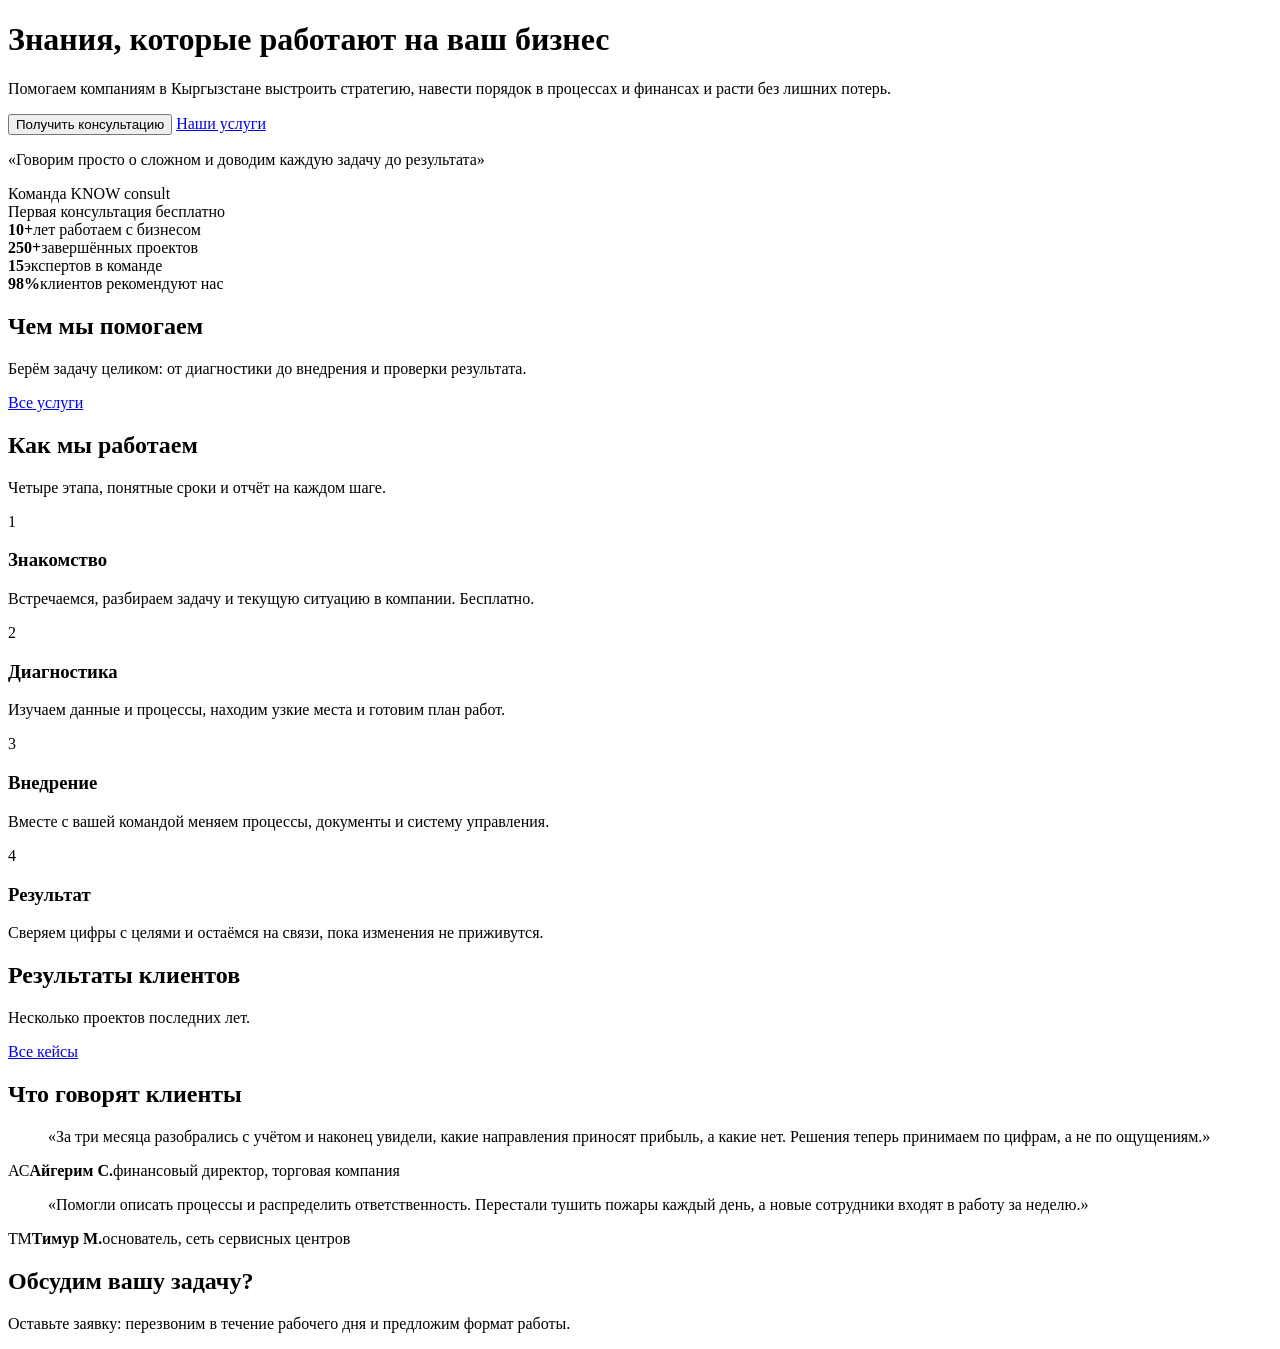
==== index.html @ 23f8bfa5 "Add files via upload" ====
<!DOCTYPE html>
<html lang="ru">
<head>
  <meta charset="utf-8">
  <meta name="viewport" content="width=device-width, initial-scale=1, viewport-fit=cover">
  <title>KNOW consult — консалтинг для бизнеса</title>
  <meta name="description" content="KNOW consult — консалтинг для бизнеса в Бишкеке: стратегия, процессы, финансы и команда.">
  <link rel="icon" href="assets/img/favicon.svg" type="image/svg+xml">
  <link rel="preconnect" href="https://fonts.googleapis.com">
  <link rel="preconnect" href="https://fonts.gstatic.com" crossorigin>
  <link href="https://fonts.googleapis.com/css2?family=Comfortaa:wght@600;700&family=Montserrat:wght@400;500;600&display=swap" rel="stylesheet">
  <link rel="stylesheet" href="css/variables.css">
  <link rel="stylesheet" href="css/base.css">
  <link rel="stylesheet" href="css/components.css">
  <link rel="stylesheet" href="css/pages.css">
  <link rel="stylesheet" href="css/responsive.css">
</head>
<body data-page="home">

  <div data-include="header"></div>

  <main>
      <div class="hero">
        <div class="wrap">
          <div>
            <h1>Знания, которые работают на ваш бизнес</h1>
            <p class="lead">Помогаем компаниям в Кыргызстане выстроить стратегию, навести порядок в процессах и финансах и расти без лишних потерь.</p>
            <div class="actions">
              <button class="btn btn-primary" type="button" data-consult>Получить консультацию</button>
              <a class="btn btn-secondary" href="services.html">Наши услуги</a>
            </div>
          </div>
          <div class="hero-panel">
            <div class="hero-frame" aria-hidden="true"></div>
            <div class="hero-quote">
              <p>«Говорим просто о сложном и доводим каждую задачу до результата»</p>
              <span>Команда KNOW consult</span>
            </div>
            <div class="hero-note">Первая консультация бесплатно</div>
          </div>
        </div>
      </div>

            <div class="stats">
        <div class="wrap">
          <div><strong>10+</strong><span>лет работаем с бизнесом</span></div>
          <div><strong>250+</strong><span>завершённых проектов</span></div>
          <div><strong>15</strong><span>экспертов в команде</span></div>
          <div><strong>98%</strong><span>клиентов рекомендуют нас</span></div>
        </div>
      </div>

      <div class="section tint">
        <div class="wrap">
          <div class="sec-head">
            <div><h2>Чем мы помогаем</h2><p>Берём задачу целиком: от диагностики до внедрения и проверки результата.</p></div>
            <a class="btn btn-secondary" href="services.html">Все услуги</a>
          </div>
          <div class="grid3" id="home-services"></div>
        </div>
      </div>

      <div class="section">
        <div class="wrap">
          <div class="sec-head"><div><h2>Как мы работаем</h2><p>Четыре этапа, понятные сроки и отчёт на каждом шаге.</p></div></div>
          <div class="steps">
            <div class="step"><span class="num">1</span><h3>Знакомство</h3><p>Встречаемся, разбираем задачу и текущую ситуацию в компании. Бесплатно.</p></div>
            <div class="step"><span class="num">2</span><h3>Диагностика</h3><p>Изучаем данные и процессы, находим узкие места и готовим план работ.</p></div>
            <div class="step"><span class="num">3</span><h3>Внедрение</h3><p>Вместе с вашей командой меняем процессы, документы и систему управления.</p></div>
            <div class="step"><span class="num">4</span><h3>Результат</h3><p>Сверяем цифры с целями и остаёмся на связи, пока изменения не приживутся.</p></div>
          </div>
        </div>
      </div>

      <div class="section tint">
        <div class="wrap">
          <div class="sec-head"><div><h2>Результаты клиентов</h2><p>Несколько проектов последних лет.</p></div><a class="btn btn-secondary" href="cases.html">Все кейсы</a></div>
          <div class="grid3" id="home-cases"></div>
        </div>
      </div>

      <div class="section">
        <div class="wrap">
          <div class="sec-head"><div><h2>Что говорят клиенты</h2></div></div>
          <div class="grid2">
            <figure class="review" style="margin:0"><blockquote>«За три месяца разобрались с учётом и наконец увидели, какие направления приносят прибыль, а какие нет. Решения теперь принимаем по цифрам, а не по ощущениям.»</blockquote><figcaption class="who"><span class="ava">АС</span><span><b>Айгерим С.</b><span>финансовый директор, торговая компания</span></span></figcaption></figure>
            <figure class="review" style="margin:0"><blockquote>«Помогли описать процессы и распределить ответственность. Перестали тушить пожары каждый день, а новые сотрудники входят в работу за неделю.»</blockquote><figcaption class="who"><span class="ava">ТМ</span><span><b>Тимур М.</b><span>основатель, сеть сервисных центров</span></span></figcaption></figure>
          </div>
        </div>
      </div>

      <div class="section cta">
        <div class="wrap">
          <div><h2>Обсудим вашу задачу?</h2><p>Оставьте заявку: перезвоним в течение рабочего дня и предложим формат работы.</p></div>
          <div class="form-slot"></div>
        </div>
      </div>
  </main>

  <div data-include="footer"></div>

  <script src="js/config.js"></script>
  <script src="js/data.js"></script>
  <script src="js/layout.js"></script>
  <script src="js/render.js"></script>
  <script src="js/mail.js"></script>
  <script src="js/form.js"></script>
</body>
</html>
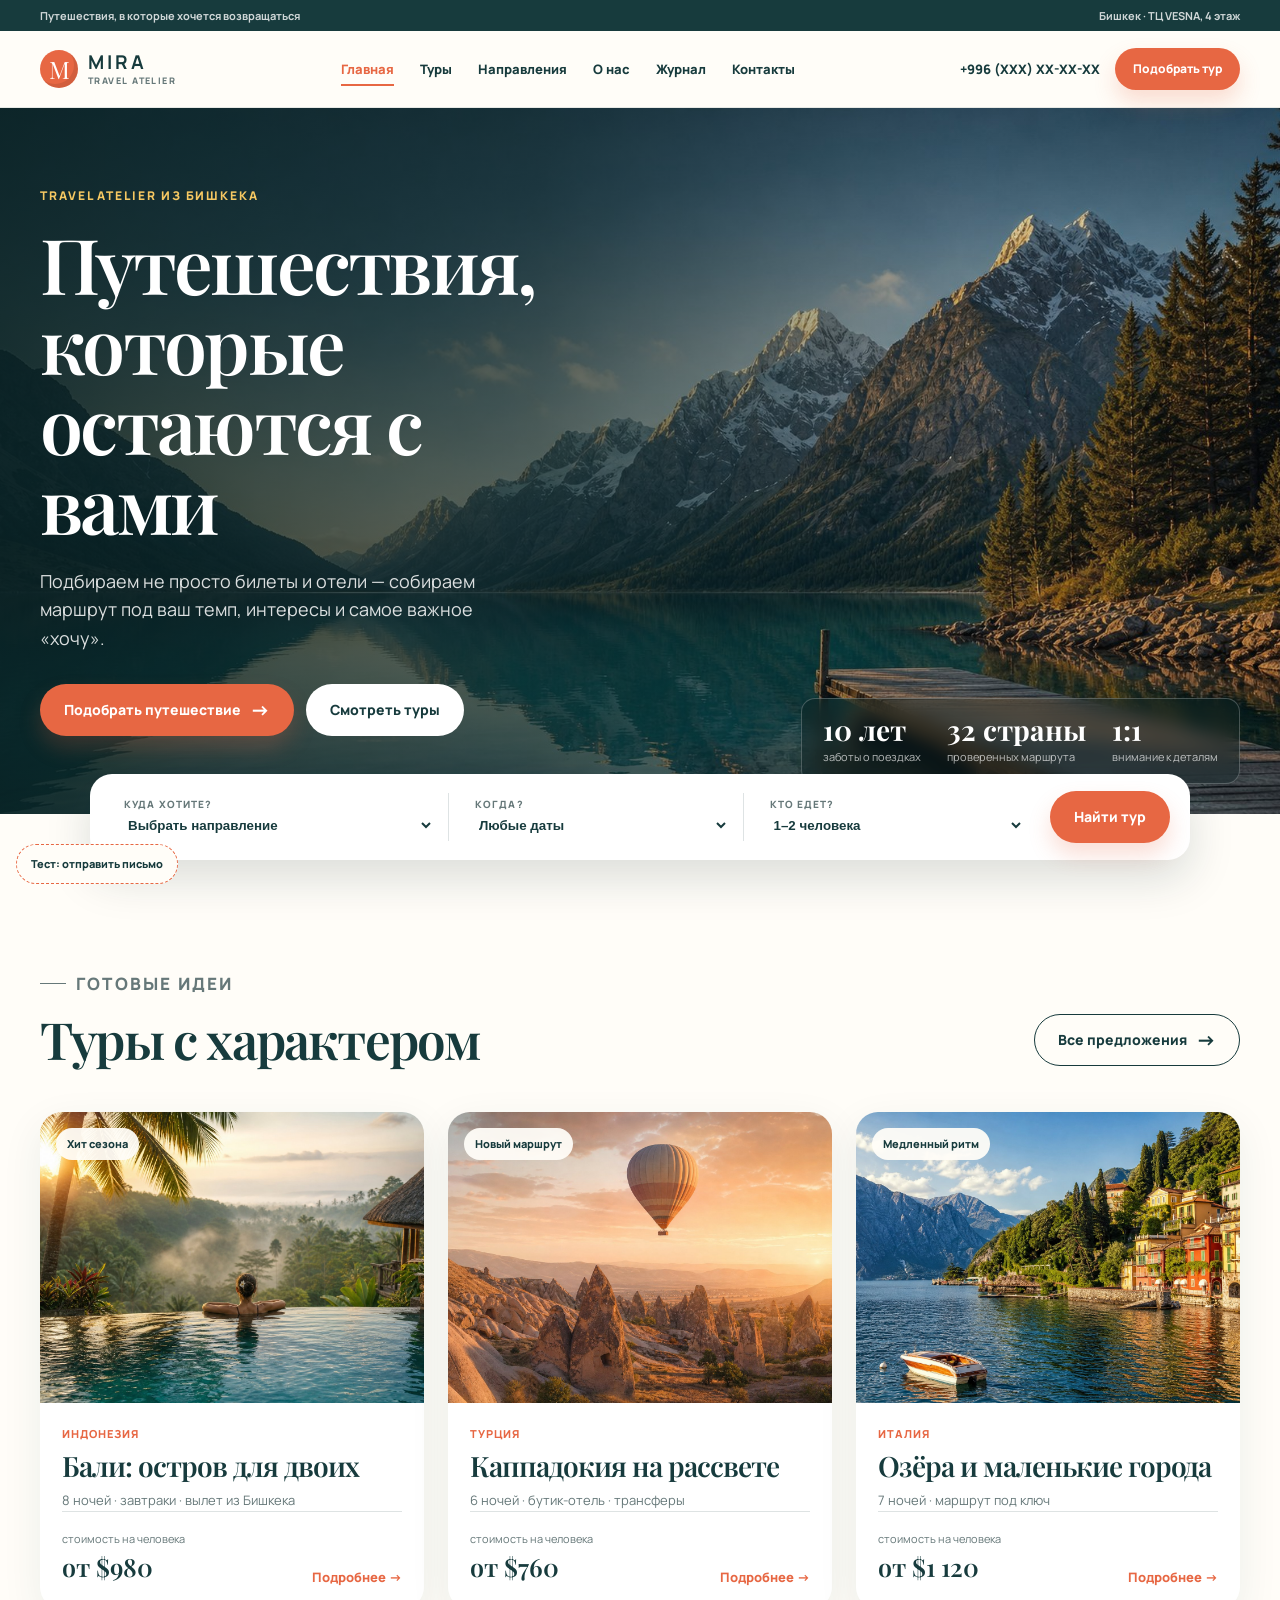
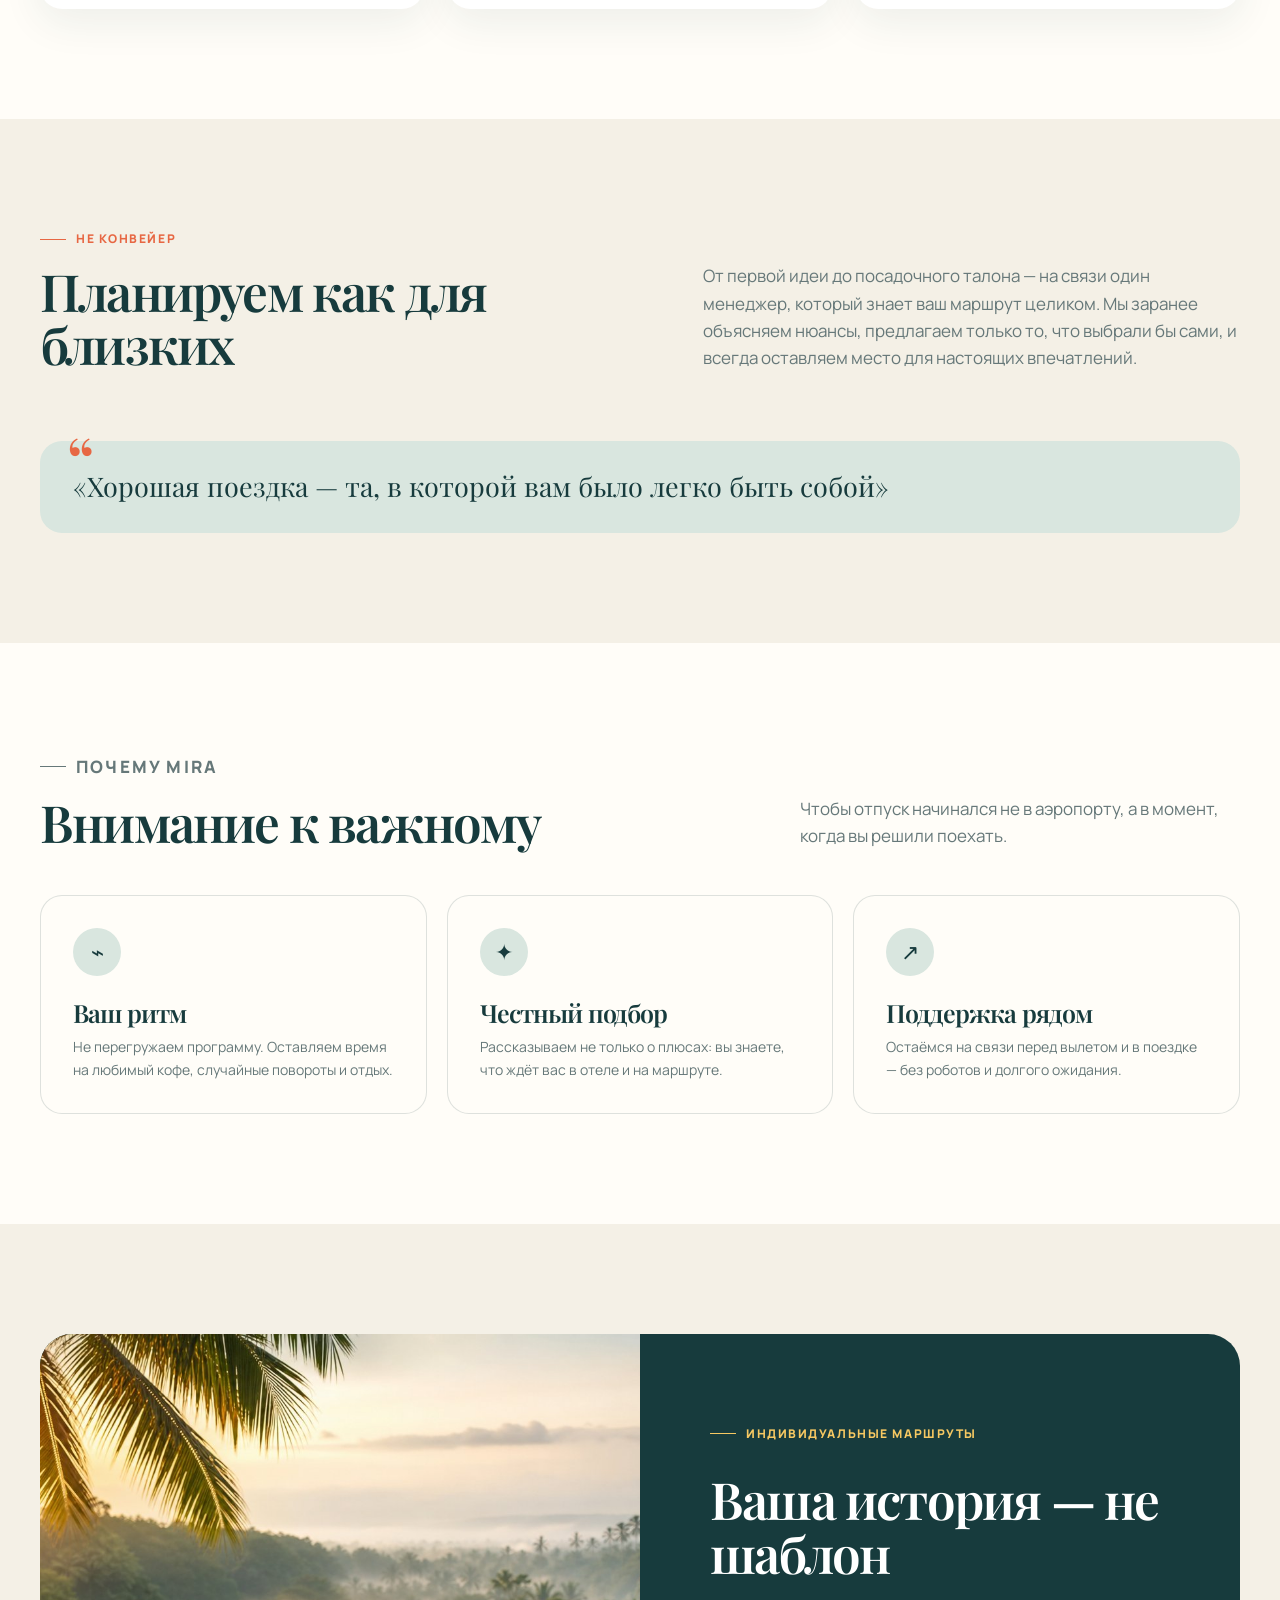
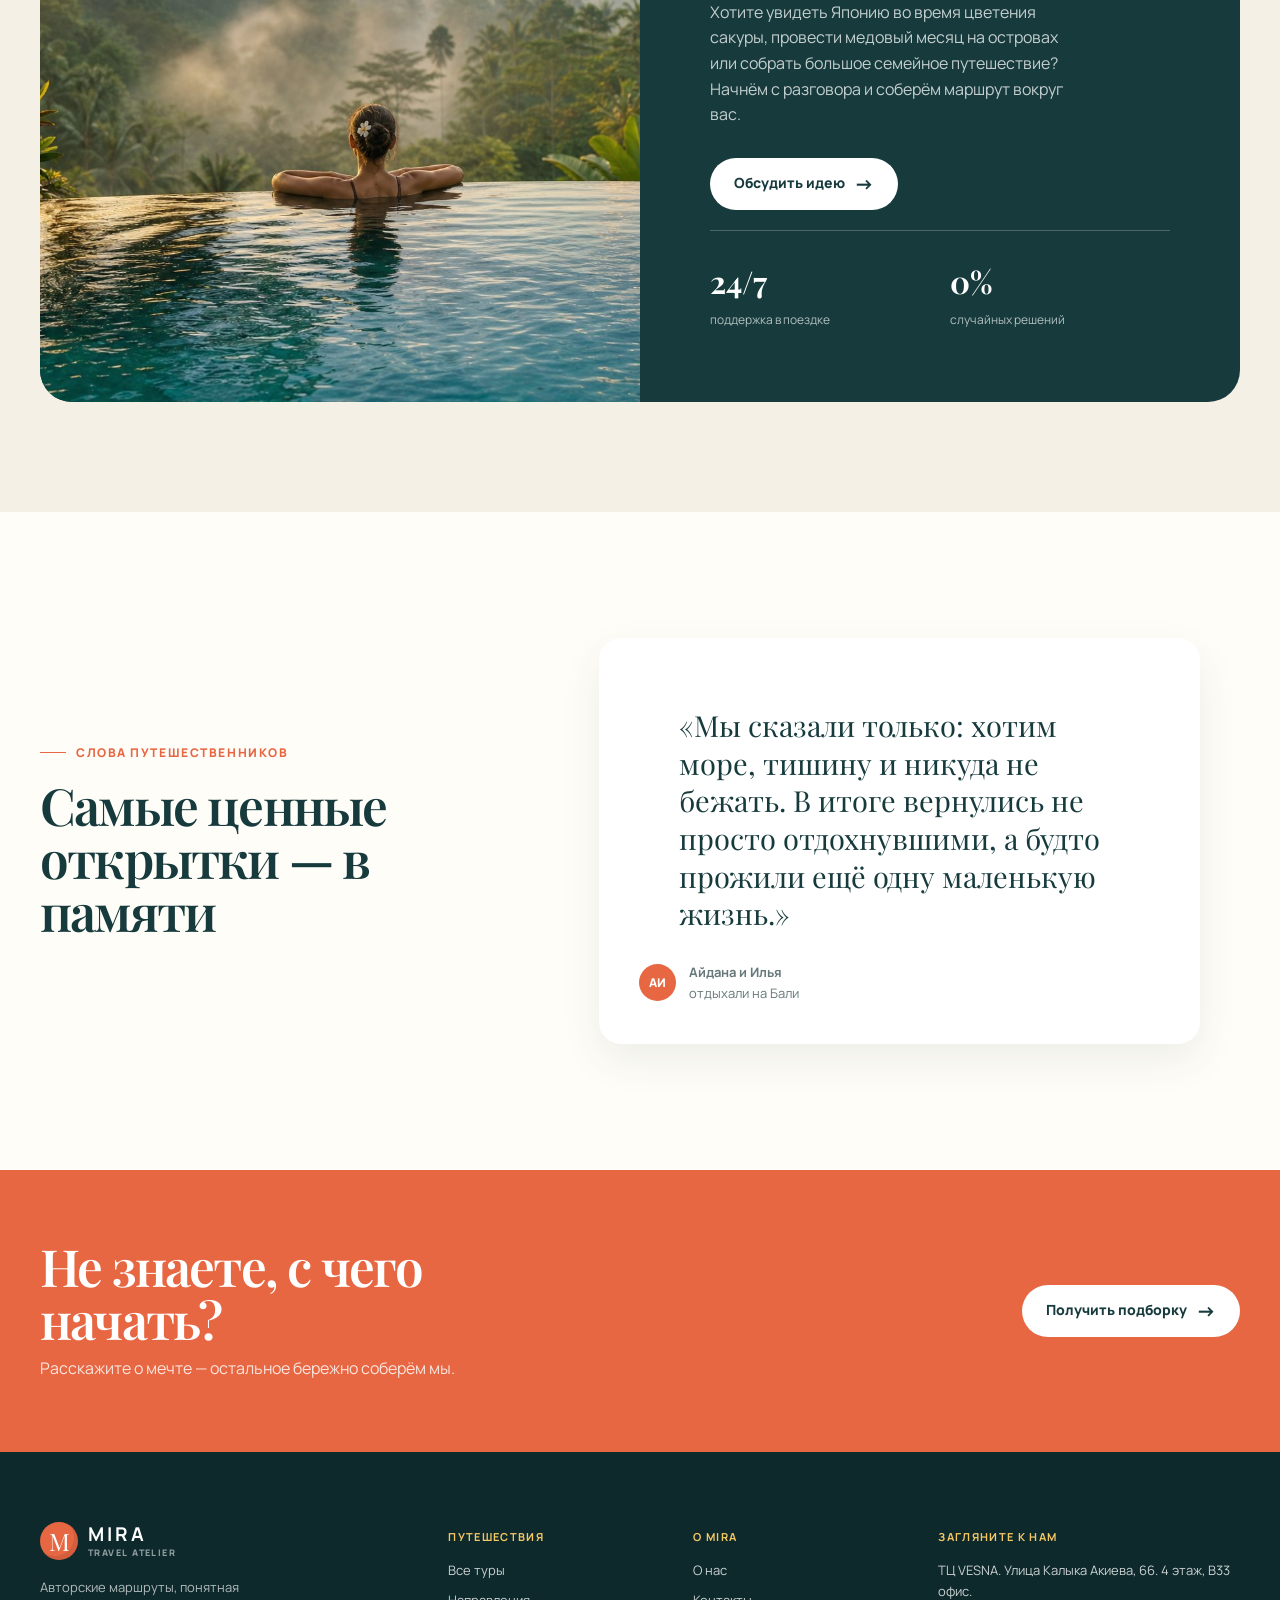
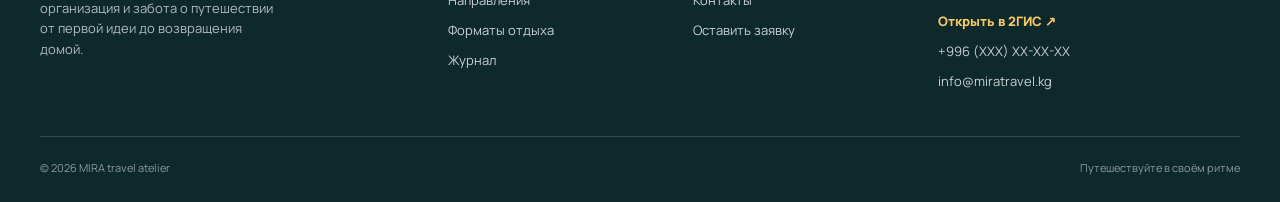
==== commit e4f49fe6: "Redesign site as travel agency Co-authored-by: arena-agent <297053741+arena-agent@users.noreply.gith" ====
--- a/index.html
+++ b/index.html
@@ -3,12 +3,12 @@
 <head>
   <meta charset="utf-8">
   <meta name="viewport" content="width=device-width, initial-scale=1, viewport-fit=cover">
-  <title>KNOW consult — консалтинг для бизнеса</title>
-  <meta name="description" content="KNOW consult — консалтинг для бизнеса в Бишкеке: стратегия, процессы, финансы и команда.">
+  <title>MIRA travel — путешествия в вашем ритме</title>
+  <meta name="description" content="MIRA travel — авторские путешествия, пляжный отдых и маршруты под ключ из Бишкека.">
   <link rel="icon" href="assets/img/favicon.svg" type="image/svg+xml">
   <link rel="preconnect" href="https://fonts.googleapis.com">
   <link rel="preconnect" href="https://fonts.gstatic.com" crossorigin>
-  <link href="https://fonts.googleapis.com/css2?family=Comfortaa:wght@600;700&family=Montserrat:wght@400;500;600&display=swap" rel="stylesheet">
+  <link href="https://fonts.googleapis.com/css2?family=Manrope:wght@400;500;600;700;800&family=Playfair+Display:ital,wght@0,500;0,600;1,500;1,600&display=swap" rel="stylesheet">
   <link rel="stylesheet" href="css/variables.css">
   <link rel="stylesheet" href="css/base.css">
   <link rel="stylesheet" href="css/components.css">
@@ -16,94 +16,50 @@
   <link rel="stylesheet" href="css/responsive.css">
 </head>
 <body data-page="home">
+  <div data-include="header"></div>
+  <main>
+    <section class="hero" aria-labelledby="hero-title">
+      <div class="hero__media"><img src="assets/img/hero-travel.jpg" alt="Горное озеро и заснеженные вершины на рассвете"></div>
+      <div class="hero__veil"></div>
+      <div class="wrap">
+        <p class="eyebrow">Travel atelier из Бишкека</p>
+        <h1 id="hero-title">Путешествия, которые остаются с вами</h1>
+        <p class="hero__lead">Подбираем не просто билеты и отели — собираем маршрут под ваш темп, интересы и самое важное «хочу».</p>
+        <div class="hero__actions"><button class="btn btn-primary" type="button" data-consult>Подобрать путешествие <span class="arrow">→</span></button><a class="btn btn-light" href="services.html">Смотреть туры</a></div>
+      </div>
+      <div class="hero__trust" aria-label="Наш опыт"><div><b>10 лет</b><span>заботы о поездках</span></div><div><b>32 страны</b><span>проверенных маршрута</span></div><div><b>1:1</b><span>внимание к деталям</span></div></div>
+    </section>
 
-  <div data-include="header"></div>
+    <section class="search-panel" aria-label="Быстрый подбор путешествия">
+      <form><div class="search-field"><label for="where">Куда хотите?</label><select id="where"><option>Выбрать направление</option><option>Пляжный отдых</option><option>Европа</option><option>Кыргызстан</option></select></div><div class="search-field"><label for="when">Когда?</label><select id="when"><option>Любые даты</option><option>Ближайший месяц</option><option>Этой зимой</option></select></div><div class="search-field"><label for="with">Кто едет?</label><select id="with"><option>1–2 человека</option><option>Семья с детьми</option><option>Компания друзей</option></select></div><button type="button" class="btn btn-primary" data-consult>Найти тур</button></form>
+    </section>
 
-  <main>
-      <div class="hero">
-        <div class="wrap">
-          <div>
-            <h1>Знания, которые работают на ваш бизнес</h1>
-            <p class="lead">Помогаем компаниям в Кыргызстане выстроить стратегию, навести порядок в процессах и финансах и расти без лишних потерь.</p>
-            <div class="actions">
-              <button class="btn btn-primary" type="button" data-consult>Получить консультацию</button>
-              <a class="btn btn-secondary" href="services.html">Наши услуги</a>
-            </div>
-          </div>
-          <div class="hero-panel">
-            <div class="hero-frame" aria-hidden="true"></div>
-            <div class="hero-quote">
-              <p>«Говорим просто о сложном и доводим каждую задачу до результата»</p>
-              <span>Команда KNOW consult</span>
-            </div>
-            <div class="hero-note">Первая консультация бесплатно</div>
-          </div>
-        </div>
+    <section class="section" id="tours">
+      <div class="wrap">
+        <div class="sec-head"><div><p class="section-kicker">Готовые идеи</p><h2>Туры с характером</h2></div><a class="btn btn-outline" href="services.html">Все предложения <span class="arrow">→</span></a></div>
+        <div class="tour-grid" id="home-tours"></div>
       </div>
+    </section>
 
-            <div class="stats">
-        <div class="wrap">
-          <div><strong>10+</strong><span>лет работаем с бизнесом</span></div>
-          <div><strong>250+</strong><span>завершённых проектов</span></div>
-          <div><strong>15</strong><span>экспертов в команде</span></div>
-          <div><strong>98%</strong><span>клиентов рекомендуют нас</span></div>
-        </div>
+    <section class="section section--sand">
+      <div class="wrap tour-intro">
+        <div><p class="section-kicker">Не конвейер</p><h2>Планируем как для близких</h2></div>
+        <div class="text"><p>От первой идеи до посадочного талона — на связи один менеджер, который знает ваш маршрут целиком. Мы заранее объясняем нюансы, предлагаем только то, что выбрали бы сами, и всегда оставляем место для настоящих впечатлений.</p></div>
+        <div class="note">«Хорошая поездка — та, в которой вам было легко быть собой»</div>
       </div>
+    </section>
 
-      <div class="section tint">
-        <div class="wrap">
-          <div class="sec-head">
-            <div><h2>Чем мы помогаем</h2><p>Берём задачу целиком: от диагностики до внедрения и проверки результата.</p></div>
-            <a class="btn btn-secondary" href="services.html">Все услуги</a>
-          </div>
-          <div class="grid3" id="home-services"></div>
-        </div>
-      </div>
+    <section class="section">
+      <div class="wrap"><div class="sec-head"><div><p class="section-kicker">Почему MIRA</p><h2>Внимание к важному</h2></div><p>Чтобы отпуск начинался не в аэропорту, а в момент, когда вы решили поехать.</p></div><div class="benefit-grid"><article class="benefit"><div class="benefit__icon">⌁</div><h3>Ваш ритм</h3><p>Не перегружаем программу. Оставляем время на любимый кофе, случайные повороты и отдых.</p></article><article class="benefit"><div class="benefit__icon">✦</div><h3>Честный подбор</h3><p>Рассказываем не только о плюсах: вы знаете, что ждёт вас в отеле и на маршруте.</p></article><article class="benefit"><div class="benefit__icon">↗</div><h3>Поддержка рядом</h3><p>Остаёмся на связи перед вылетом и в поездке — без роботов и долгого ожидания.</p></article></div></div>
+    </section>
 
-      <div class="section">
-        <div class="wrap">
-          <div class="sec-head"><div><h2>Как мы работаем</h2><p>Четыре этапа, понятные сроки и отчёт на каждом шаге.</p></div></div>
-          <div class="steps">
-            <div class="step"><span class="num">1</span><h3>Знакомство</h3><p>Встречаемся, разбираем задачу и текущую ситуацию в компании. Бесплатно.</p></div>
-            <div class="step"><span class="num">2</span><h3>Диагностика</h3><p>Изучаем данные и процессы, находим узкие места и готовим план работ.</p></div>
-            <div class="step"><span class="num">3</span><h3>Внедрение</h3><p>Вместе с вашей командой меняем процессы, документы и систему управления.</p></div>
-            <div class="step"><span class="num">4</span><h3>Результат</h3><p>Сверяем цифры с целями и остаёмся на связи, пока изменения не приживутся.</p></div>
-          </div>
-        </div>
-      </div>
+    <section class="section section--sand"><div class="wrap"><div class="experience"><div class="experience__photo"><img src="assets/img/card-bali.jpg" alt="Отдых в тропиках" loading="lazy"></div><div class="experience__copy"><p class="section-kicker">Индивидуальные маршруты</p><h2>Ваша история — не шаблон</h2><p>Хотите увидеть Японию во время цветения сакуры, провести медовый месяц на островах или собрать большое семейное путешествие? Начнём с разговора и соберём маршрут вокруг вас.</p><button class="btn btn-light" type="button" data-consult>Обсудить идею <span class="arrow">→</span></button><div class="experience__facts"><div><strong>24/7</strong><span>поддержка в поездке</span></div><div><strong>0%</strong><span>случайных решений</span></div></div></div></div></div></section>
 
-      <div class="section tint">
-        <div class="wrap">
-          <div class="sec-head"><div><h2>Результаты клиентов</h2><p>Несколько проектов последних лет.</p></div><a class="btn btn-secondary" href="cases.html">Все кейсы</a></div>
-          <div class="grid3" id="home-cases"></div>
-        </div>
-      </div>
+    <section class="section"><div class="wrap review-wrap"><div><p class="section-kicker">Слова путешественников</p><h2>Самые ценные открытки — в памяти</h2></div><figure class="review-card"><blockquote>«Мы сказали только: хотим море, тишину и никуда не бежать. В итоге вернулись не просто отдохнувшими, а будто прожили ещё одну маленькую жизнь.»</blockquote><figcaption><span class="review-ava">АИ</span><span><b>Айдана и Илья</b><br>отдыхали на Бали</span></figcaption></figure></div></section>
 
-      <div class="section">
-        <div class="wrap">
-          <div class="sec-head"><div><h2>Что говорят клиенты</h2></div></div>
-          <div class="grid2">
-            <figure class="review" style="margin:0"><blockquote>«За три месяца разобрались с учётом и наконец увидели, какие направления приносят прибыль, а какие нет. Решения теперь принимаем по цифрам, а не по ощущениям.»</blockquote><figcaption class="who"><span class="ava">АС</span><span><b>Айгерим С.</b><span>финансовый директор, торговая компания</span></span></figcaption></figure>
-            <figure class="review" style="margin:0"><blockquote>«Помогли описать процессы и распределить ответственность. Перестали тушить пожары каждый день, а новые сотрудники входят в работу за неделю.»</blockquote><figcaption class="who"><span class="ava">ТМ</span><span><b>Тимур М.</b><span>основатель, сеть сервисных центров</span></span></figcaption></figure>
-          </div>
-        </div>
-      </div>
-
-      <div class="section cta">
-        <div class="wrap">
-          <div><h2>Обсудим вашу задачу?</h2><p>Оставьте заявку: перезвоним в течение рабочего дня и предложим формат работы.</p></div>
-          <div class="form-slot"></div>
-        </div>
-      </div>
+    <section class="cta-band"><div class="wrap"><div><h2>Не знаете, с чего начать?</h2><p>Расскажите о мечте — остальное бережно соберём мы.</p></div><button class="btn btn-light" type="button" data-consult>Получить подборку <span class="arrow">→</span></button></div></section>
   </main>
-
   <div data-include="footer"></div>
-
-  <script src="js/config.js"></script>
-  <script src="js/data.js"></script>
-  <script src="js/layout.js"></script>
-  <script src="js/render.js"></script>
-  <script src="js/mail.js"></script>
-  <script src="js/form.js"></script>
+  <script src="js/config.js"></script><script src="js/data.js"></script><script src="js/layout.js"></script><script src="js/render.js"></script><script src="js/mail.js"></script><script src="js/form.js"></script>
 </body>
 </html>
--- a/css/variables.css
+++ b/css/variables.css
@@ -0,0 +1,22 @@
+/* Цветовая система MIRA travel */
+:root{
+  --ink:#173b3d;
+  --ink-deep:#0e292c;
+  --muted:#667879;
+  --paper:#fffdf8;
+  --sand:#f4f0e6;
+  --sand-deep:#e7dfcf;
+  --mint:#d9e6df;
+  --line:rgba(23,59,61,.14);
+  --coral:#e76743;
+  --coral-dark:#cc5132;
+  --sun:#f6c862;
+  --white:#fff;
+  --r-sm:14px;
+  --r-md:22px;
+  --r-lg:32px;
+  --r-pill:999px;
+  --head:"Playfair Display", Georgia, serif;
+  --body:"Manrope", "Segoe UI", Arial, sans-serif;
+  color-scheme:light;
+}
--- a/css/base.css
+++ b/css/base.css
@@ -0,0 +1,21 @@
+*,*::before,*::after{box-sizing:border-box}
+html{scroll-behavior:smooth;scroll-padding-top:105px}
+body{margin:0;background:var(--paper);color:var(--ink);font:400 16px/1.6 var(--body);-webkit-font-smoothing:antialiased}
+body.modal-open{overflow:hidden}
+img,svg{display:block;max-width:100%}
+a{color:inherit}
+h1,h2,h3,h4,p{margin:0}
+h1,h2,h3{font-family:var(--head);font-weight:600;letter-spacing:-.035em;line-height:1.04}
+h1{font-size:clamp(48px,6vw,82px)}
+h2{font-size:clamp(34px,4vw,56px)}
+h3{font-size:26px}
+button,input,textarea{font:inherit}
+button{cursor:pointer}
+.wrap{width:min(1200px,calc(100% - 64px));margin-inline:auto}
+.section{padding:110px 0}
+.section--sand{background:var(--sand)}
+.section-kicker{display:flex;align-items:center;gap:10px;color:var(--coral);font-size:12px;font-weight:800;letter-spacing:.13em;text-transform:uppercase;margin-bottom:16px}
+.section-kicker::before{content:"";width:26px;height:1px;background:currentColor}
+.sec-head{display:flex;justify-content:space-between;align-items:flex-end;gap:30px;margin-bottom:46px}
+.sec-head p{max-width:44ch;color:var(--muted);font-size:17px}
+:focus-visible{outline:3px solid var(--sun);outline-offset:4px}
--- a/css/components.css
+++ b/css/components.css
@@ -0,0 +1,44 @@
+/* Кнопки */
+.btn{display:inline-flex;align-items:center;justify-content:center;gap:9px;min-height:52px;padding:14px 23px;border:1px solid transparent;border-radius:var(--r-pill);font-size:14px;font-weight:800;line-height:1.2;text-decoration:none;transition:transform .2s,background .2s,border-color .2s,color .2s}
+.btn:hover{transform:translateY(-2px)}
+.btn-primary{background:var(--coral);color:var(--white);box-shadow:0 12px 22px rgba(231,103,67,.22)}
+.btn-primary:hover{background:var(--coral-dark)}
+.btn-outline{border-color:var(--ink);color:var(--ink);background:transparent}
+.btn-outline:hover{background:var(--ink);color:var(--white)}
+.btn-light{background:var(--white);color:var(--ink)}
+.btn-light:hover{background:var(--sun)}
+.btn-small{min-height:42px;padding:10px 17px;font-size:12px}
+.arrow{font-size:20px;line-height:0;transition:transform .2s}.btn:hover .arrow{transform:translateX(3px)}
+
+/* Header */
+.site-header{position:sticky;top:0;z-index:20;background:rgba(255,253,248,.92);backdrop-filter:blur(15px);border-bottom:1px solid rgba(23,59,61,.1)}
+.topline{background:var(--ink);color:rgba(255,255,255,.8);font-size:11px;font-weight:700}
+.topline .wrap{display:flex;align-items:center;justify-content:space-between;min-height:31px}.topline a{text-decoration:none}.topline a:hover{color:var(--sun)}
+.main-nav{min-height:76px;display:flex;align-items:center;justify-content:space-between;gap:24px}
+.logo{display:inline-flex;align-items:center;gap:10px;text-decoration:none;color:var(--ink)}
+.logo-mark{width:38px;height:38px;border-radius:50%;background:var(--coral);color:var(--white);display:grid;place-items:center;font-family:var(--head);font-size:24px;line-height:1;box-shadow:inset -4px -4px 0 rgba(0,0,0,.09)}
+.logo-type{display:flex;flex-direction:column;line-height:1}.logo-type b{font-size:19px;letter-spacing:.16em}.logo-type span{margin-top:4px;color:var(--muted);font-size:9px;font-weight:800;letter-spacing:.16em;text-transform:uppercase}
+.nav{display:flex;align-items:center;gap:26px}.nav a{position:relative;padding:8px 0;color:var(--ink);font-size:13px;font-weight:800;text-decoration:none}.nav a:hover,.nav a.active{color:var(--coral)}.nav a.active::after{content:"";position:absolute;right:0;bottom:1px;left:0;height:2px;background:currentColor}
+.head-actions{display:flex;align-items:center;gap:15px}.phone{font-size:13px;font-weight:800;text-decoration:none;white-space:nowrap}.burger{display:none;width:43px;height:43px;padding:0;border:0;border-radius:50%;background:var(--sand)}.burger i{display:block;width:18px;height:2px;margin:3px auto;background:var(--ink)}
+
+/* Cards */
+.tour-grid{display:grid;grid-template-columns:repeat(3,1fr);gap:24px}
+.tour-card{display:flex;flex-direction:column;min-height:460px;overflow:hidden;background:var(--white);border-radius:var(--r-md);box-shadow:0 13px 40px rgba(23,59,61,.08);text-decoration:none;transition:transform .25s,box-shadow .25s}
+.tour-card:hover{transform:translateY(-7px);box-shadow:0 22px 44px rgba(23,59,61,.14)}
+.tour-card__photo{position:relative;aspect-ratio:1.32;overflow:hidden;background:var(--mint)}.tour-card__photo img{width:100%;height:100%;object-fit:cover;transition:transform .5s}.tour-card:hover img{transform:scale(1.05)}
+.tour-card__badge{position:absolute;top:16px;left:16px;padding:7px 11px;border-radius:var(--r-pill);background:rgba(255,253,248,.94);font-size:11px;font-weight:800;color:var(--ink)}
+.tour-card__body{display:flex;flex:1;flex-direction:column;padding:22px}.tour-card__country{color:var(--coral);font-size:11px;font-weight:800;letter-spacing:.09em;text-transform:uppercase}.tour-card h3{margin:8px 0 10px;font-size:28px}.tour-card__meta{color:var(--muted);font-size:13px}.tour-card__bottom{display:flex;align-items:end;justify-content:space-between;gap:12px;margin-top:auto;padding-top:18px;border-top:1px solid var(--line)}.price span{display:block;color:var(--muted);font-size:11px}.price b{font-family:var(--head);font-size:25px;font-weight:600}.card-link{color:var(--coral);font-size:13px;font-weight:800}
+
+/* Feature cards */
+.benefit-grid{display:grid;grid-template-columns:repeat(3,1fr);gap:20px}.benefit{padding:32px;border:1px solid var(--line);border-radius:var(--r-md);background:var(--paper)}.benefit__icon{display:grid;width:48px;height:48px;margin-bottom:24px;place-items:center;border-radius:50%;background:var(--mint);color:var(--ink);font-size:22px}.benefit h3{font-size:25px;margin-bottom:10px}.benefit p{color:var(--muted);font-size:14px}
+
+/* Form */
+.form{padding:30px;border-radius:var(--r-md);background:var(--white);box-shadow:0 18px 45px rgba(14,41,44,.14)}.form-title{font-family:var(--head);font-size:31px;line-height:1.1}.form-caption{margin:8px 0 20px;color:var(--muted);font-size:13px}.field{display:flex;flex-direction:column;gap:6px;margin-top:13px}.field label{font-size:11px;font-weight:800;letter-spacing:.04em;text-transform:uppercase}.field input,.field textarea{width:100%;padding:12px 14px;border:1px solid var(--line);border-radius:10px;background:#fffdf9;color:var(--ink);outline:none}.field textarea{min-height:86px;resize:vertical}.field input:focus,.field textarea:focus{border-color:var(--coral);box-shadow:0 0 0 3px rgba(231,103,67,.13)}.field.err input,.field.err textarea{border-color:#cf3e39}.help{display:none;color:#cf3e39;font-size:11px}.field.err .help{display:block}.check{display:flex;gap:9px;align-items:flex-start;margin:15px 0 18px;color:var(--muted);font-size:11px;line-height:1.4}.check input{width:16px;height:16px;margin:0;accent-color:var(--coral)}.check.err{color:#cf3e39}.form .btn{width:100%}.form-status{margin:10px 0 0;font-size:12px}.err-text{color:#cf3e39}.success{display:none;padding:30px;border-radius:var(--r-md);background:var(--white);text-align:center}.success h3{font-size:29px;margin-bottom:8px}.success p{color:var(--muted);font-size:14px}
+
+/* Modal */
+.modal{position:fixed;inset:0;z-index:50;display:grid;place-items:center;padding:20px;background:rgba(14,41,44,.62)}.modal[hidden]{display:none}.modal-box{position:relative;width:min(480px,100%);max-height:calc(100vh - 40px);overflow:auto;padding:38px;border-radius:var(--r-lg);background:var(--paper)}.modal-close{position:absolute;top:14px;right:14px;width:38px;height:38px;border:0;border-radius:50%;background:var(--sand);font-size:24px;line-height:1;color:var(--ink)}.modal-lead{margin:8px 0 14px;color:var(--muted);font-size:14px}.modal-box .form{padding:0;box-shadow:none;background:transparent}
+
+/* Footer */
+.site-footer{padding:70px 0 25px;background:var(--ink-deep);color:var(--white)}.foot-top{display:grid;grid-template-columns:1.45fr .8fr .8fr 1.2fr;gap:44px;padding-bottom:45px;border-bottom:1px solid rgba(255,255,255,.15)}.site-footer .logo{color:var(--white)}.site-footer .logo-type span{color:rgba(255,255,255,.55)}.foot-intro{max-width:30ch;margin-top:17px;color:rgba(255,255,255,.68);font-size:13px}.site-footer h4{margin:6px 0 15px;color:var(--sun);font-size:11px;letter-spacing:.12em;text-transform:uppercase}.site-footer ul{display:flex;flex-direction:column;gap:9px;margin:0;padding:0;list-style:none}.site-footer li,.site-footer li a{color:rgba(255,255,255,.78);font-size:13px;text-decoration:none}.site-footer li a:hover{color:var(--sun)}.foot-bot{display:flex;justify-content:space-between;gap:20px;padding-top:22px;color:rgba(255,255,255,.52);font-size:11px}.map-link{color:var(--sun)!important;font-weight:800}
+
+.test-mail{position:fixed;left:16px;bottom:16px;z-index:35;padding:10px 14px;border:1px dashed var(--coral);border-radius:var(--r-pill);background:var(--paper);color:var(--ink);font-size:11px;font-weight:800}.test-mail.ok{border-color:#43a56e}.test-mail.bad{border-color:#cf3e39}
--- a/css/pages.css
+++ b/css/pages.css
@@ -0,0 +1,19 @@
+/* Главная */
+.hero{position:relative;min-height:630px;overflow:hidden;background:var(--ink-deep);color:var(--white)}.hero__media,.hero__veil{position:absolute;inset:0}.hero__media img{width:100%;height:100%;object-fit:cover;object-position:center}.hero__veil{background:linear-gradient(90deg,rgba(10,35,37,.86) 0%,rgba(10,35,37,.64) 42%,rgba(10,35,37,.16) 75%,rgba(10,35,37,.08) 100%)}.hero .wrap{position:relative;z-index:1;display:flex;min-height:630px;flex-direction:column;align-items:flex-start;justify-content:center;padding:78px 0}.hero .eyebrow{margin-bottom:19px;color:var(--sun);font-size:12px;font-weight:800;letter-spacing:.16em;text-transform:uppercase}.hero h1{max-width:10ch}.hero__lead{max-width:45ch;margin:23px 0 31px;color:rgba(255,255,255,.85);font-size:18px}.hero__actions{display:flex;gap:12px;flex-wrap:wrap}.hero__trust{position:absolute;right:max(32px,calc((100vw - 1200px)/2));bottom:30px;z-index:1;display:flex;gap:26px;padding:17px 21px;border:1px solid rgba(255,255,255,.23);border-radius:var(--r-sm);background:rgba(8,33,35,.38);backdrop-filter:blur(9px)}.hero__trust b{display:block;font-family:var(--head);font-size:28px;line-height:1}.hero__trust span{display:block;margin-top:4px;color:rgba(255,255,255,.7);font-size:11px}
+.search-panel{position:relative;z-index:3;width:min(1100px,calc(100% - 64px));margin:-40px auto 0;padding:17px 20px;border-radius:var(--r-md);background:var(--white);box-shadow:0 18px 45px rgba(14,41,44,.15)}.search-panel form{display:grid;grid-template-columns:1.2fr 1fr 1fr auto;gap:12px;align-items:center}.search-panel label{display:block;color:var(--muted);font-size:10px;font-weight:800;letter-spacing:.11em;text-transform:uppercase}.search-panel select{width:100%;margin-top:3px;padding:2px 0 1px;border:0;background:transparent;color:var(--ink);font-weight:800;outline:0}.search-panel .search-field{padding:3px 14px;border-right:1px solid var(--line)}.search-panel .search-field:nth-child(3){border-right:0}
+.tour-intro{display:grid;grid-template-columns:1.05fr .95fr;gap:70px;align-items:end}.tour-intro .text{color:var(--muted);font-size:17px}.tour-intro .text p+p{margin-top:16px}.tour-intro .note{position:relative;grid-column:span 2;padding:29px 33px;border-radius:var(--r-md);background:var(--mint);font-family:var(--head);font-size:27px;line-height:1.25}.tour-intro .note::before{position:absolute;top:-16px;left:26px;color:var(--coral);content:"“";font-family:var(--head);font-size:70px;line-height:1}
+.experience{display:grid;grid-template-columns:1fr 1fr;overflow:hidden;border-radius:var(--r-lg);background:var(--ink)}.experience__photo{min-height:530px}.experience__photo img{width:100%;height:100%;object-fit:cover}.experience__copy{display:flex;flex-direction:column;align-items:flex-start;justify-content:center;padding:70px;color:var(--white)}.experience__copy .section-kicker{color:var(--sun)}.experience__copy p{max-width:37ch;margin:20px 0 30px;color:rgba(255,255,255,.75)}.experience__facts{display:grid;grid-template-columns:repeat(2,1fr);gap:20px;width:100%;margin-top:20px;padding-top:26px;border-top:1px solid rgba(255,255,255,.22)}.experience__facts strong{display:block;font-family:var(--head);font-size:31px}.experience__facts span{color:rgba(255,255,255,.67);font-size:12px}
+.review-wrap{display:grid;grid-template-columns:.8fr 1.2fr;gap:65px;align-items:center}.review-card{padding:40px;border-radius:var(--r-md);background:var(--white);box-shadow:0 16px 40px rgba(23,59,61,.08)}.review-card blockquote{font-family:var(--head);font-size:29px;line-height:1.3}.review-card figcaption{display:flex;align-items:center;gap:13px;margin-top:25px;color:var(--muted);font-size:13px}.review-ava{display:grid;width:37px;height:37px;place-items:center;border-radius:50%;background:var(--coral);color:white;font-size:12px;font-weight:800}
+
+/* внутренние страницы */
+.page-hero{padding:86px 0 72px;background:var(--sand)}.crumbs{margin-bottom:21px;color:var(--muted);font-size:12px}.crumbs a{text-decoration:none}.page-hero h1{max-width:12ch}.page-hero p{max-width:51ch;margin-top:18px;color:var(--muted);font-size:18px}.filters{display:flex;gap:8px;flex-wrap:wrap;margin-top:31px}.filters button{padding:10px 15px;border:1px solid var(--line);border-radius:var(--r-pill);background:transparent;color:var(--ink);font-size:12px;font-weight:800}.filters button:hover,.filters button[aria-pressed="true"]{border-color:var(--ink);background:var(--ink);color:var(--white)}.tour-list{display:grid;grid-template-columns:repeat(3,1fr);gap:24px}.tour-list .tour-card{min-height:440px}
+.format-grid{display:grid;grid-template-columns:repeat(3,1fr);gap:20px}.format-card{padding:30px;border-radius:var(--r-md);background:var(--white);border:1px solid var(--line)}.format-card__number{margin-bottom:25px;color:var(--coral);font-family:var(--head);font-size:40px;line-height:1}.format-card h3{margin-bottom:11px;font-size:27px}.format-card p{color:var(--muted);font-size:14px}
+.destinations{display:grid;grid-template-columns:repeat(3,1fr);gap:24px}.destination{position:relative;min-height:310px;overflow:hidden;border-radius:var(--r-md);background:var(--ink);color:white}.destination img{position:absolute;inset:0;width:100%;height:100%;object-fit:cover;opacity:.84;transition:transform .5s}.destination:hover img{transform:scale(1.06)}.destination::after{position:absolute;inset:0;content:"";background:linear-gradient(180deg,transparent 32%,rgba(10,35,37,.8))}.destination__body{position:absolute;z-index:1;right:23px;bottom:22px;left:23px}.destination__body span{color:var(--sun);font-size:11px;font-weight:800;letter-spacing:.12em;text-transform:uppercase}.destination__body h3{margin-top:5px;font-size:33px}
+.about-story{display:grid;grid-template-columns:1.12fr .88fr;gap:70px;align-items:start}.about-story .copy{color:var(--muted);font-size:17px}.about-story .copy .intro{color:var(--ink);font-family:var(--head);font-size:31px;line-height:1.32}.about-story .copy p+p{margin-top:16px}.about-side{padding:39px;border-radius:var(--r-md);background:var(--ink);color:var(--white)}.about-side div+div{margin-top:26px}.about-side strong{display:block;color:var(--sun);font-family:var(--head);font-size:43px;line-height:1}.about-side span{color:rgba(255,255,255,.7);font-size:13px}.values{display:grid;grid-template-columns:repeat(3,1fr);gap:20px}.value{padding:28px;border-left:2px solid var(--coral);background:var(--white)}.value h3{margin-bottom:10px;font-size:25px}.value p{color:var(--muted);font-size:14px}
+.post-grid{display:grid;grid-template-columns:repeat(3,1fr);gap:24px}.post{overflow:hidden;border:1px solid var(--line);border-radius:var(--r-md);background:var(--white)}.post__image{height:180px;overflow:hidden}.post__image img{width:100%;height:100%;object-fit:cover}.post__body{padding:23px}.post__cat{color:var(--coral);font-size:11px;font-weight:800;letter-spacing:.11em;text-transform:uppercase}.post h3{margin:10px 0;font-size:26px}.post p{color:var(--muted);font-size:14px}.post__meta{margin-top:17px;color:var(--muted);font-size:11px}
+
+/* contacts */
+.contact-layout{display:grid;grid-template-columns:.88fr 1.12fr;gap:65px;align-items:start}.contact-list{display:flex;flex-direction:column;gap:25px}.contact-list h4{margin-bottom:5px;color:var(--muted);font-size:11px;letter-spacing:.12em;text-transform:uppercase}.contact-list p,.contact-list a{font-size:19px;font-weight:800;line-height:1.45;text-decoration:none}.contact-list a:hover{color:var(--coral)}.contact-map{position:relative;min-height:470px;overflow:hidden;padding:28px;border-radius:var(--r-lg);background:#dfe7dd}.contact-map::before{position:absolute;inset:-5%;content:"";background:repeating-linear-gradient(28deg,transparent 0 48px,rgba(255,255,255,.6) 49px 60px,transparent 61px 105px),repeating-linear-gradient(-36deg,transparent 0 61px,rgba(255,255,255,.65) 62px 70px,transparent 71px 130px);transform:rotate(-7deg)}.contact-map::after{position:absolute;top:18%;right:25%;width:160px;height:160px;border-radius:50%;background:rgba(83,157,128,.28);content:""}.map-card{position:absolute;z-index:1;right:28px;bottom:28px;left:28px;padding:24px;border-radius:var(--r-sm);background:var(--white);box-shadow:0 10px 25px rgba(23,59,61,.15)}.map-pin{position:absolute;z-index:1;top:40%;left:53%;width:42px;height:42px;border:9px solid var(--white);border-radius:50% 50% 50% 0;background:var(--coral);box-shadow:0 3px 12px rgba(23,59,61,.23);transform:rotate(-45deg)}.map-pin::after{position:absolute;top:8px;left:8px;width:8px;height:8px;border-radius:50%;background:white;content:""}.map-card b{display:block;margin-bottom:4px;font-family:var(--head);font-size:25px}.map-card p{margin-bottom:16px;color:var(--muted);font-size:13px}.contact-form{padding:55px 0;background:var(--sand)}.contact-form .wrap{display:grid;grid-template-columns:.8fr 1.2fr;gap:80px;align-items:center}.contact-form p{margin-top:18px;color:var(--muted);font-size:17px}
+
+/* FAQ and CTA */
+.faq{display:grid;grid-template-columns:repeat(2,1fr);gap:12px}.faq details{padding:0 21px;border:1px solid var(--line);border-radius:var(--r-sm);background:var(--white)}.faq summary{display:flex;justify-content:space-between;gap:16px;padding:19px 0;font-size:14px;font-weight:800;cursor:pointer;list-style:none}.faq summary::-webkit-details-marker{display:none}.faq summary::after{content:"+";color:var(--coral);font-size:22px;line-height:.8}.faq details[open] summary::after{content:"–"}.faq p{padding:0 0 19px;color:var(--muted);font-size:13px}.cta-band{padding:70px 0;background:var(--coral);color:var(--white)}.cta-band .wrap{display:flex;align-items:center;justify-content:space-between;gap:30px}.cta-band h2{max-width:15ch}.cta-band p{margin-top:10px;color:rgba(255,255,255,.82)}
--- a/css/responsive.css
+++ b/css/responsive.css
@@ -0,0 +1,7 @@
+@media(max-width:1080px){
+  .nav{gap:16px}.head-actions .phone{display:none}.tour-grid,.tour-list,.destinations,.post-grid{grid-template-columns:repeat(2,1fr)}.experience__copy{padding:45px}.foot-top{grid-template-columns:1.4fr 1fr 1fr}.foot-top>div:last-child{grid-column:span 2}.about-story,.contact-layout{gap:40px}
+}
+@media(max-width:760px){
+  html{scroll-padding-top:74px}.wrap,.search-panel{width:calc(100% - 40px)}.section{padding:72px 0}.topline .wrap{justify-content:center}.topline .wrap span:first-child{display:none}.main-nav{min-height:65px}.nav{position:absolute;top:100%;right:0;left:0;display:none;flex-direction:column;align-items:stretch;gap:0;padding:10px 20px 18px;background:var(--paper);border-bottom:1px solid var(--line)}.nav.open{display:flex}.nav a{padding:11px 0}.nav a.active::after{right:auto;width:28px}.burger{display:block}.head-actions .btn{display:none}.hero,.hero .wrap{min-height:620px}.hero .wrap{padding:65px 0 155px}.hero h1{max-width:9ch}.hero__lead{font-size:16px}.hero__veil{background:linear-gradient(90deg,rgba(10,35,37,.86),rgba(10,35,37,.40))}.hero__trust{right:20px;bottom:23px;left:20px;justify-content:space-around;gap:10px}.hero__trust b{font-size:23px}.search-panel{margin-top:-25px;padding:13px}.search-panel form{grid-template-columns:1fr 1fr}.search-panel .search-field{padding:8px;border-right:0}.search-panel .btn{grid-column:span 2}.sec-head{flex-direction:column;align-items:flex-start;margin-bottom:30px}.tour-grid,.tour-list,.benefit-grid,.format-grid,.destinations,.values,.post-grid,.faq{grid-template-columns:1fr}.tour-intro,.experience,.review-wrap,.about-story,.contact-layout,.contact-form .wrap{grid-template-columns:1fr;gap:30px}.tour-intro .note{grid-column:auto}.experience__photo{min-height:300px}.experience__copy{padding:38px 25px}.experience__facts{gap:12px}.review-card{padding:27px}.review-card blockquote{font-size:25px}.page-hero{padding:62px 0 55px}.page-hero p{font-size:16px}.contact-map{min-height:390px}.contact-form{padding:70px 0}.cta-band{padding:52px 0}.cta-band .wrap{align-items:flex-start;flex-direction:column}.foot-top{grid-template-columns:1fr 1fr;gap:33px}.foot-top>div:first-child,.foot-top>div:last-child{grid-column:span 2}.foot-bot{flex-direction:column}.modal-box{padding:32px 21px}.tour-card{min-height:430px}
+}
+@media(max-width:390px){.hero h1{font-size:45px}.logo-type b{font-size:17px}.search-panel form{grid-template-columns:1fr}.search-panel .btn{grid-column:auto}.foot-top{grid-template-columns:1fr}.foot-top>div:first-child,.foot-top>div:last-child{grid-column:auto}}
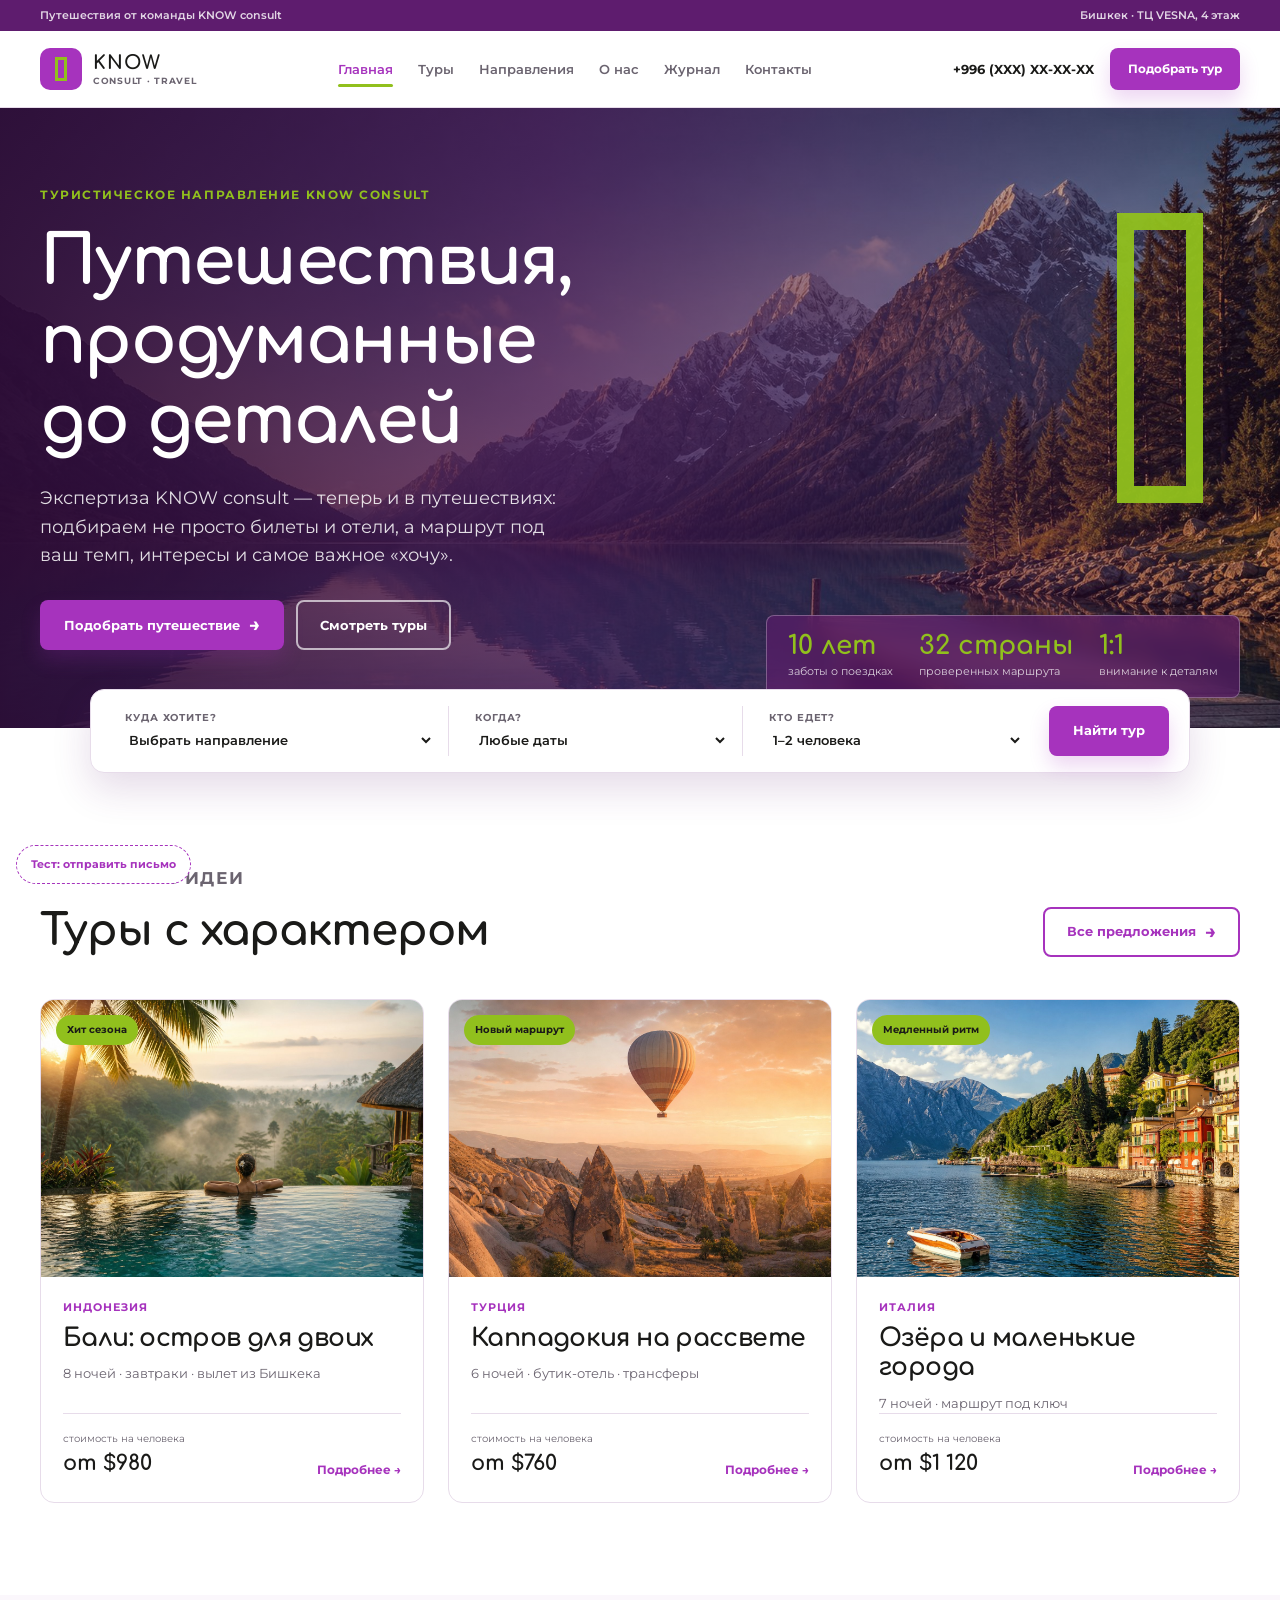
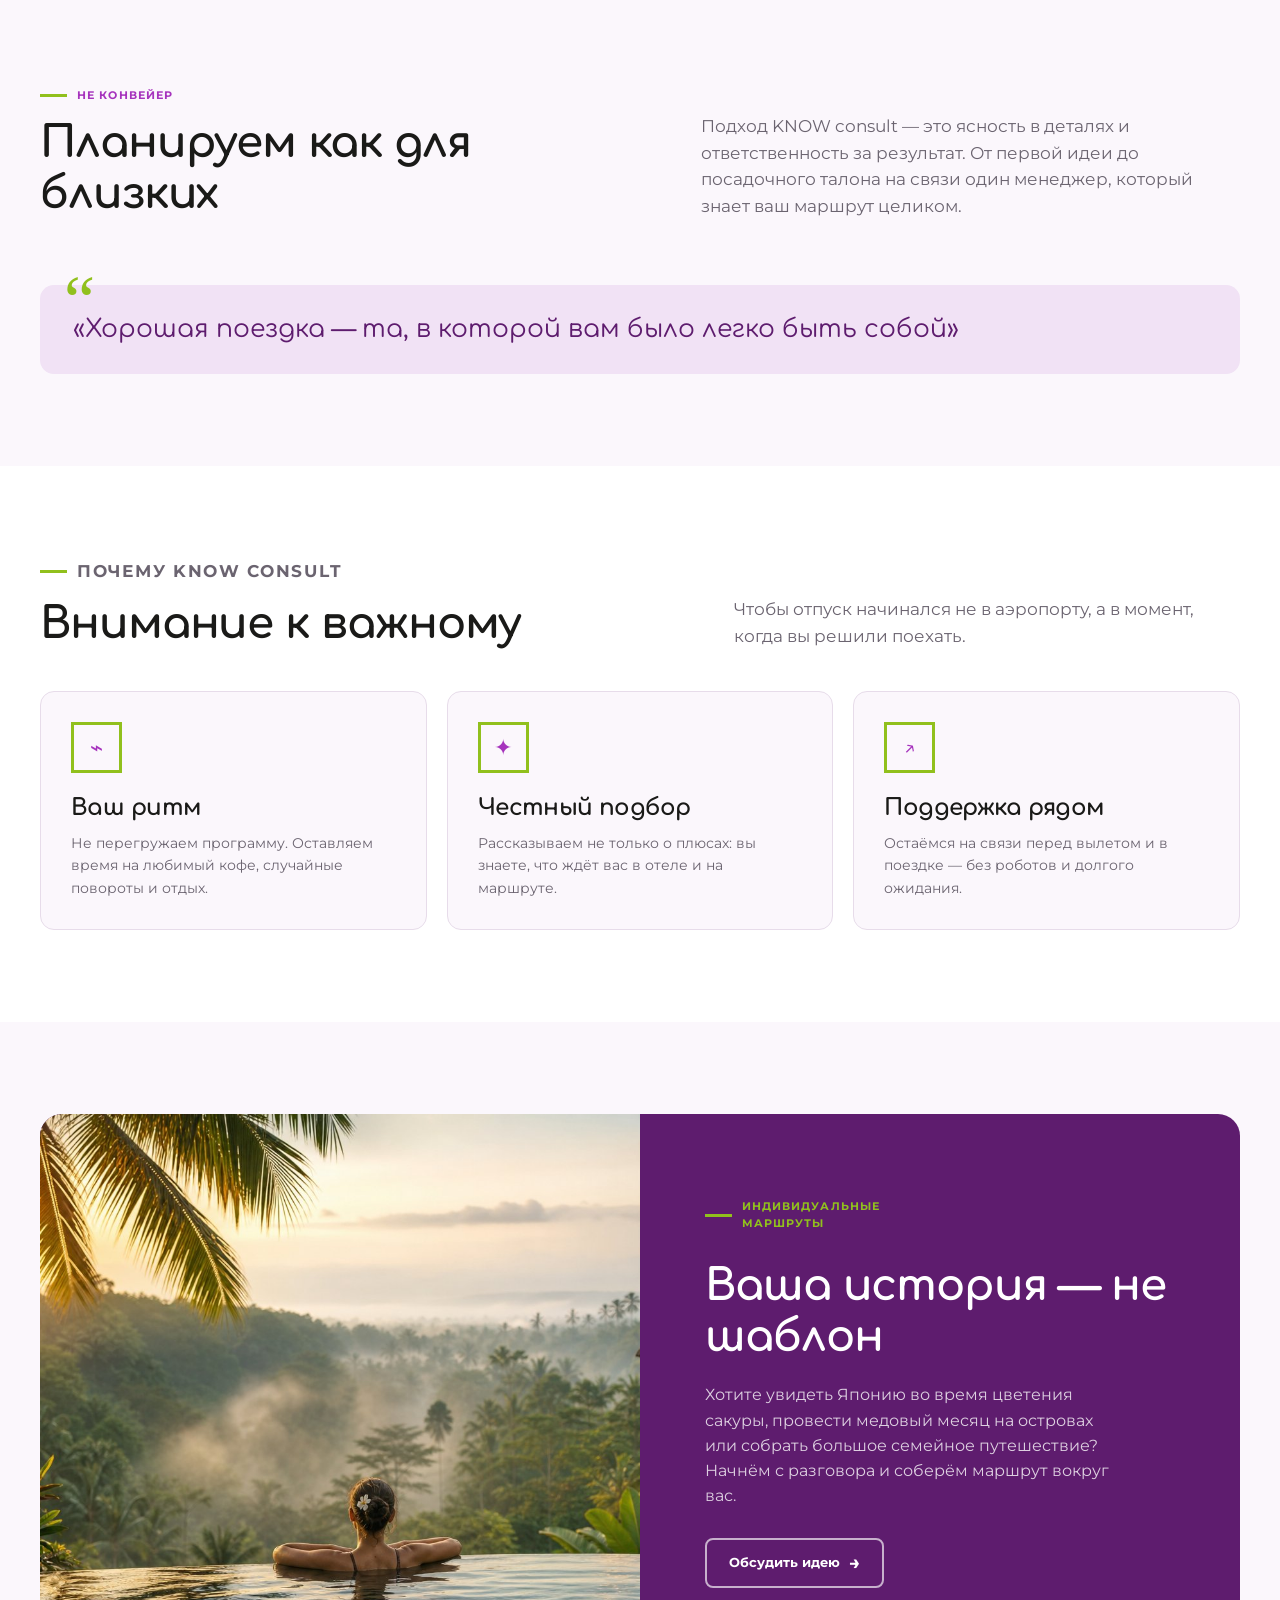
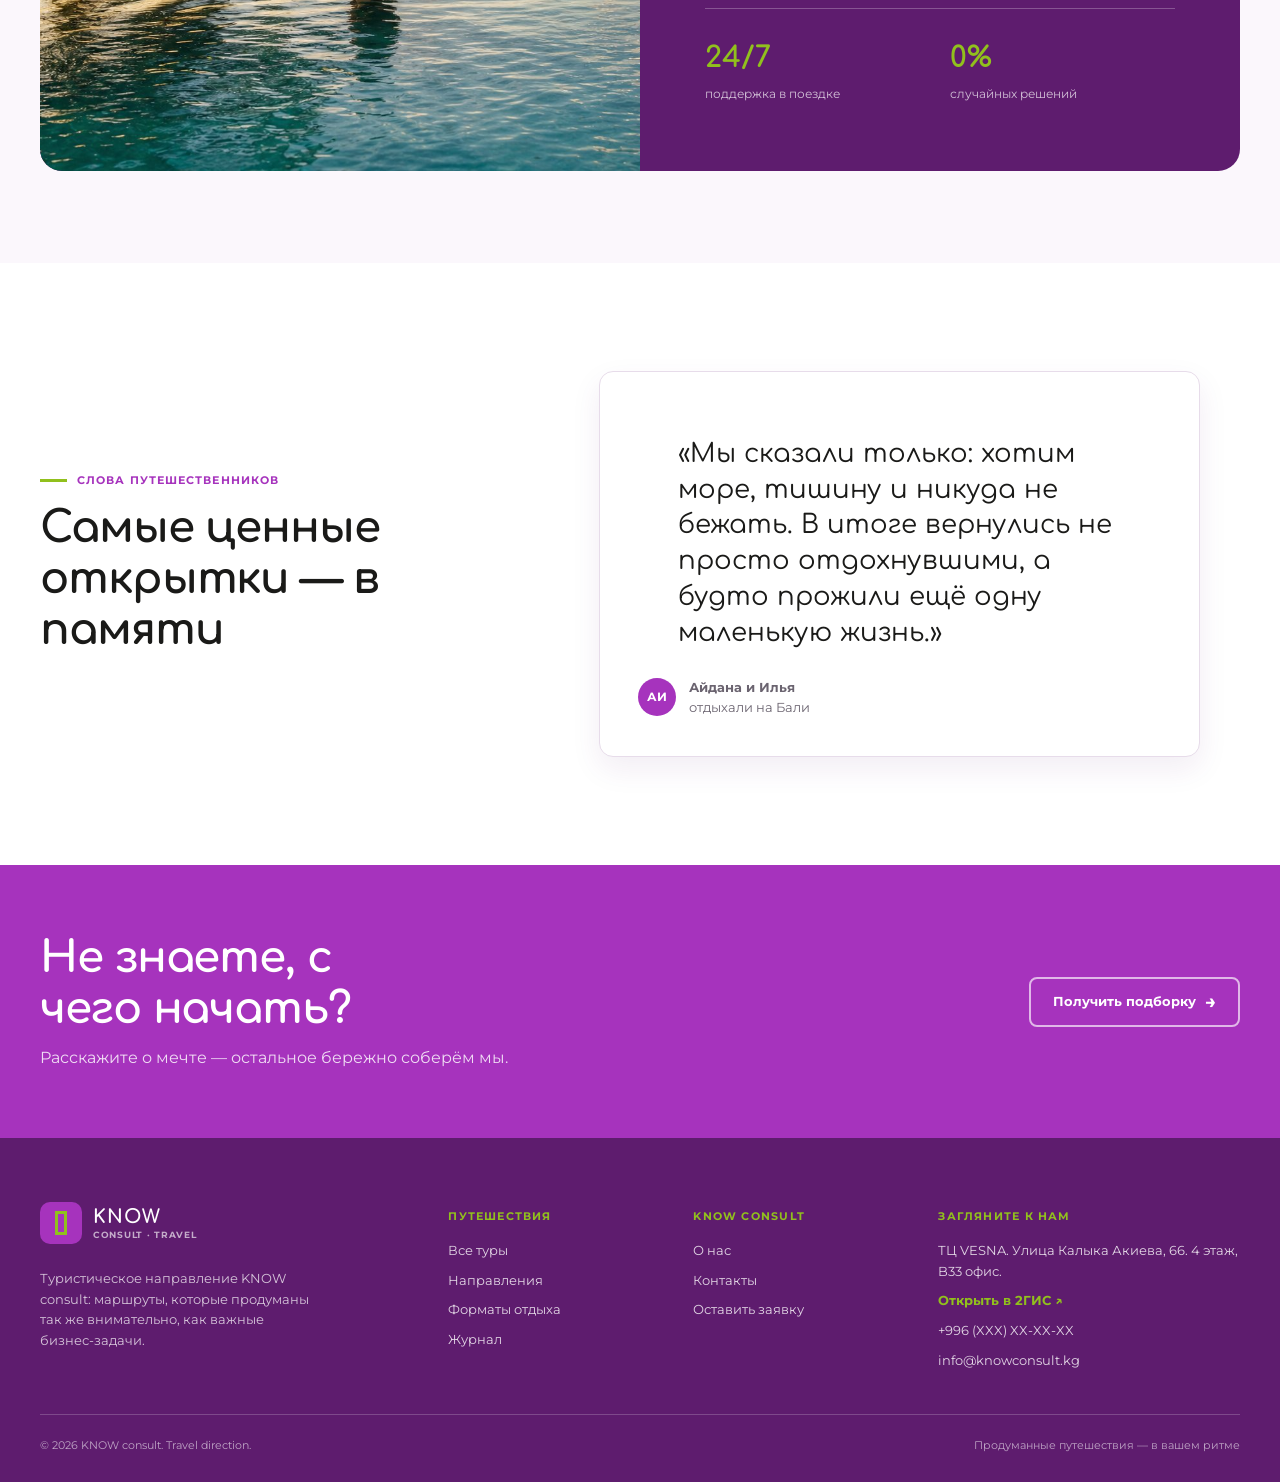
==== commit 6ad60bdd: "Apply KNOW consult travel brand and moodboard style Co-authored-by: arena-agent <297053741+arena-age" ====
--- a/index.html
+++ b/index.html
@@ -1,65 +1,237 @@
-<!DOCTYPE html>
+<!doctype html>
 <html lang="ru">
-<head>
-  <meta charset="utf-8">
-  <meta name="viewport" content="width=device-width, initial-scale=1, viewport-fit=cover">
-  <title>MIRA travel — путешествия в вашем ритме</title>
-  <meta name="description" content="MIRA travel — авторские путешествия, пляжный отдых и маршруты под ключ из Бишкека.">
-  <link rel="icon" href="assets/img/favicon.svg" type="image/svg+xml">
-  <link rel="preconnect" href="https://fonts.googleapis.com">
-  <link rel="preconnect" href="https://fonts.gstatic.com" crossorigin>
-  <link href="https://fonts.googleapis.com/css2?family=Manrope:wght@400;500;600;700;800&family=Playfair+Display:ital,wght@0,500;0,600;1,500;1,600&display=swap" rel="stylesheet">
-  <link rel="stylesheet" href="css/variables.css">
-  <link rel="stylesheet" href="css/base.css">
-  <link rel="stylesheet" href="css/components.css">
-  <link rel="stylesheet" href="css/pages.css">
-  <link rel="stylesheet" href="css/responsive.css">
-</head>
-<body data-page="home">
-  <div data-include="header"></div>
-  <main>
-    <section class="hero" aria-labelledby="hero-title">
-      <div class="hero__media"><img src="assets/img/hero-travel.jpg" alt="Горное озеро и заснеженные вершины на рассвете"></div>
-      <div class="hero__veil"></div>
-      <div class="wrap">
-        <p class="eyebrow">Travel atelier из Бишкека</p>
-        <h1 id="hero-title">Путешествия, которые остаются с вами</h1>
-        <p class="hero__lead">Подбираем не просто билеты и отели — собираем маршрут под ваш темп, интересы и самое важное «хочу».</p>
-        <div class="hero__actions"><button class="btn btn-primary" type="button" data-consult>Подобрать путешествие <span class="arrow">→</span></button><a class="btn btn-light" href="services.html">Смотреть туры</a></div>
-      </div>
-      <div class="hero__trust" aria-label="Наш опыт"><div><b>10 лет</b><span>заботы о поездках</span></div><div><b>32 страны</b><span>проверенных маршрута</span></div><div><b>1:1</b><span>внимание к деталям</span></div></div>
-    </section>
-
-    <section class="search-panel" aria-label="Быстрый подбор путешествия">
-      <form><div class="search-field"><label for="where">Куда хотите?</label><select id="where"><option>Выбрать направление</option><option>Пляжный отдых</option><option>Европа</option><option>Кыргызстан</option></select></div><div class="search-field"><label for="when">Когда?</label><select id="when"><option>Любые даты</option><option>Ближайший месяц</option><option>Этой зимой</option></select></div><div class="search-field"><label for="with">Кто едет?</label><select id="with"><option>1–2 человека</option><option>Семья с детьми</option><option>Компания друзей</option></select></div><button type="button" class="btn btn-primary" data-consult>Найти тур</button></form>
-    </section>
-
-    <section class="section" id="tours">
-      <div class="wrap">
-        <div class="sec-head"><div><p class="section-kicker">Готовые идеи</p><h2>Туры с характером</h2></div><a class="btn btn-outline" href="services.html">Все предложения <span class="arrow">→</span></a></div>
-        <div class="tour-grid" id="home-tours"></div>
-      </div>
-    </section>
-
-    <section class="section section--sand">
-      <div class="wrap tour-intro">
-        <div><p class="section-kicker">Не конвейер</p><h2>Планируем как для близких</h2></div>
-        <div class="text"><p>От первой идеи до посадочного талона — на связи один менеджер, который знает ваш маршрут целиком. Мы заранее объясняем нюансы, предлагаем только то, что выбрали бы сами, и всегда оставляем место для настоящих впечатлений.</p></div>
-        <div class="note">«Хорошая поездка — та, в которой вам было легко быть собой»</div>
-      </div>
-    </section>
-
-    <section class="section">
-      <div class="wrap"><div class="sec-head"><div><p class="section-kicker">Почему MIRA</p><h2>Внимание к важному</h2></div><p>Чтобы отпуск начинался не в аэропорту, а в момент, когда вы решили поехать.</p></div><div class="benefit-grid"><article class="benefit"><div class="benefit__icon">⌁</div><h3>Ваш ритм</h3><p>Не перегружаем программу. Оставляем время на любимый кофе, случайные повороты и отдых.</p></article><article class="benefit"><div class="benefit__icon">✦</div><h3>Честный подбор</h3><p>Рассказываем не только о плюсах: вы знаете, что ждёт вас в отеле и на маршруте.</p></article><article class="benefit"><div class="benefit__icon">↗</div><h3>Поддержка рядом</h3><p>Остаёмся на связи перед вылетом и в поездке — без роботов и долгого ожидания.</p></article></div></div>
-    </section>
-
-    <section class="section section--sand"><div class="wrap"><div class="experience"><div class="experience__photo"><img src="assets/img/card-bali.jpg" alt="Отдых в тропиках" loading="lazy"></div><div class="experience__copy"><p class="section-kicker">Индивидуальные маршруты</p><h2>Ваша история — не шаблон</h2><p>Хотите увидеть Японию во время цветения сакуры, провести медовый месяц на островах или собрать большое семейное путешествие? Начнём с разговора и соберём маршрут вокруг вас.</p><button class="btn btn-light" type="button" data-consult>Обсудить идею <span class="arrow">→</span></button><div class="experience__facts"><div><strong>24/7</strong><span>поддержка в поездке</span></div><div><strong>0%</strong><span>случайных решений</span></div></div></div></div></div></section>
-
-    <section class="section"><div class="wrap review-wrap"><div><p class="section-kicker">Слова путешественников</p><h2>Самые ценные открытки — в памяти</h2></div><figure class="review-card"><blockquote>«Мы сказали только: хотим море, тишину и никуда не бежать. В итоге вернулись не просто отдохнувшими, а будто прожили ещё одну маленькую жизнь.»</blockquote><figcaption><span class="review-ava">АИ</span><span><b>Айдана и Илья</b><br>отдыхали на Бали</span></figcaption></figure></div></section>
-
-    <section class="cta-band"><div class="wrap"><div><h2>Не знаете, с чего начать?</h2><p>Расскажите о мечте — остальное бережно соберём мы.</p></div><button class="btn btn-light" type="button" data-consult>Получить подборку <span class="arrow">→</span></button></div></section>
-  </main>
-  <div data-include="footer"></div>
-  <script src="js/config.js"></script><script src="js/data.js"></script><script src="js/layout.js"></script><script src="js/render.js"></script><script src="js/mail.js"></script><script src="js/form.js"></script>
-</body>
+  <head>
+    <meta charset="utf-8" />
+    <meta
+      name="viewport"
+      content="width=device-width, initial-scale=1, viewport-fit=cover"
+    />
+    <title>KNOW consult travel — путешествия в вашем ритме</title>
+    <meta
+      name="description"
+      content="KNOW consult travel — авторские путешествия, пляжный отдых и маршруты под ключ из Бишкека."
+    />
+    <link rel="icon" href="assets/img/favicon.svg" type="image/svg+xml" />
+    <link rel="preconnect" href="https://fonts.googleapis.com" />
+    <link rel="preconnect" href="https://fonts.gstatic.com" crossorigin />
+    <link
+      href="https://fonts.googleapis.com/css2?family=Comfortaa:wght@600;700&family=Montserrat:wght@400;500;600;700&display=swap"
+      rel="stylesheet"
+    />
+    <link rel="stylesheet" href="css/variables.css" />
+    <link rel="stylesheet" href="css/base.css" />
+    <link rel="stylesheet" href="css/components.css" />
+    <link rel="stylesheet" href="css/pages.css" />
+    <link rel="stylesheet" href="css/responsive.css" />
+  </head>
+  <body data-page="home">
+    <div data-include="header"></div>
+    <main>
+      <section class="hero" aria-labelledby="hero-title">
+        <div class="hero__media">
+          <img
+            src="assets/img/hero-travel.jpg"
+            alt="Горное озеро и заснеженные вершины на рассвете"
+          />
+        </div>
+        <div class="hero__veil"></div>
+        <div class="wrap">
+          <p class="eyebrow">Туристическое направление KNOW consult</p>
+          <h1 id="hero-title">Путешествия, продуманные до деталей</h1>
+          <p class="hero__lead">
+            Экспертиза KNOW consult — теперь и в путешествиях: подбираем не
+            просто билеты и отели, а маршрут под ваш темп, интересы и самое
+            важное «хочу».
+          </p>
+          <div class="hero__actions">
+            <button class="btn btn-primary" type="button" data-consult>
+              Подобрать путешествие <span class="arrow">→</span></button
+            ><a class="btn btn-light" href="services.html">Смотреть туры</a>
+          </div>
+        </div>
+        <div class="hero__trust" aria-label="Наш опыт">
+          <div><b>10 лет</b><span>заботы о поездках</span></div>
+          <div><b>32 страны</b><span>проверенных маршрута</span></div>
+          <div><b>1:1</b><span>внимание к деталям</span></div>
+        </div>
+      </section>
+
+      <section class="search-panel" aria-label="Быстрый подбор путешествия">
+        <form>
+          <div class="search-field">
+            <label for="where">Куда хотите?</label
+            ><select id="where">
+              <option>Выбрать направление</option>
+              <option>Пляжный отдых</option>
+              <option>Европа</option>
+              <option>Кыргызстан</option>
+            </select>
+          </div>
+          <div class="search-field">
+            <label for="when">Когда?</label
+            ><select id="when">
+              <option>Любые даты</option>
+              <option>Ближайший месяц</option>
+              <option>Этой зимой</option>
+            </select>
+          </div>
+          <div class="search-field">
+            <label for="with">Кто едет?</label
+            ><select id="with">
+              <option>1–2 человека</option>
+              <option>Семья с детьми</option>
+              <option>Компания друзей</option>
+            </select>
+          </div>
+          <button type="button" class="btn btn-primary" data-consult>
+            Найти тур
+          </button>
+        </form>
+      </section>
+
+      <section class="section" id="tours">
+        <div class="wrap">
+          <div class="sec-head">
+            <div>
+              <p class="section-kicker">Готовые идеи</p>
+              <h2>Туры с характером</h2>
+            </div>
+            <a class="btn btn-outline" href="services.html"
+              >Все предложения <span class="arrow">→</span></a
+            >
+          </div>
+          <div class="tour-grid" id="home-tours"></div>
+        </div>
+      </section>
+
+      <section class="section section--sand">
+        <div class="wrap tour-intro">
+          <div>
+            <p class="section-kicker">Не конвейер</p>
+            <h2>Планируем как для близких</h2>
+          </div>
+          <div class="text">
+            <p>
+              Подход KNOW consult — это ясность в деталях и ответственность за
+              результат. От первой идеи до посадочного талона на связи один
+              менеджер, который знает ваш маршрут целиком.
+            </p>
+          </div>
+          <div class="note">
+            «Хорошая поездка — та, в которой вам было легко быть собой»
+          </div>
+        </div>
+      </section>
+
+      <section class="section">
+        <div class="wrap">
+          <div class="sec-head">
+            <div>
+              <p class="section-kicker">Почему KNOW consult</p>
+              <h2>Внимание к важному</h2>
+            </div>
+            <p>
+              Чтобы отпуск начинался не в аэропорту, а в момент, когда вы решили
+              поехать.
+            </p>
+          </div>
+          <div class="benefit-grid">
+            <article class="benefit">
+              <div class="benefit__icon">⌁</div>
+              <h3>Ваш ритм</h3>
+              <p>
+                Не перегружаем программу. Оставляем время на любимый кофе,
+                случайные повороты и отдых.
+              </p>
+            </article>
+            <article class="benefit">
+              <div class="benefit__icon">✦</div>
+              <h3>Честный подбор</h3>
+              <p>
+                Рассказываем не только о плюсах: вы знаете, что ждёт вас в отеле
+                и на маршруте.
+              </p>
+            </article>
+            <article class="benefit">
+              <div class="benefit__icon">↗</div>
+              <h3>Поддержка рядом</h3>
+              <p>
+                Остаёмся на связи перед вылетом и в поездке — без роботов и
+                долгого ожидания.
+              </p>
+            </article>
+          </div>
+        </div>
+      </section>
+
+      <section class="section section--sand">
+        <div class="wrap">
+          <div class="experience">
+            <div class="experience__photo">
+              <img
+                src="assets/img/card-bali.jpg"
+                alt="Отдых в тропиках"
+                loading="lazy"
+              />
+            </div>
+            <div class="experience__copy">
+              <p class="section-kicker">Индивидуальные маршруты</p>
+              <h2>Ваша история — не шаблон</h2>
+              <p>
+                Хотите увидеть Японию во время цветения сакуры, провести медовый
+                месяц на островах или собрать большое семейное путешествие?
+                Начнём с разговора и соберём маршрут вокруг вас.
+              </p>
+              <button class="btn btn-light" type="button" data-consult>
+                Обсудить идею <span class="arrow">→</span>
+              </button>
+              <div class="experience__facts">
+                <div><strong>24/7</strong><span>поддержка в поездке</span></div>
+                <div><strong>0%</strong><span>случайных решений</span></div>
+              </div>
+            </div>
+          </div>
+        </div>
+      </section>
+
+      <section class="section">
+        <div class="wrap review-wrap">
+          <div>
+            <p class="section-kicker">Слова путешественников</p>
+            <h2>Самые ценные открытки — в памяти</h2>
+          </div>
+          <figure class="review-card">
+            <blockquote>
+              «Мы сказали только: хотим море, тишину и никуда не бежать. В итоге
+              вернулись не просто отдохнувшими, а будто прожили ещё одну
+              маленькую жизнь.»
+            </blockquote>
+            <figcaption>
+              <span class="review-ava">АИ</span
+              ><span><b>Айдана и Илья</b><br />отдыхали на Бали</span>
+            </figcaption>
+          </figure>
+        </div>
+      </section>
+
+      <section class="cta-band">
+        <div class="wrap">
+          <div>
+            <h2>Не знаете, с чего начать?</h2>
+            <p>Расскажите о мечте — остальное бережно соберём мы.</p>
+          </div>
+          <button class="btn btn-light" type="button" data-consult>
+            Получить подборку <span class="arrow">→</span>
+          </button>
+        </div>
+      </section>
+    </main>
+    <div data-include="footer"></div>
+    <script src="js/config.js"></script>
+    <script src="js/data.js"></script>
+    <script src="js/layout.js"></script>
+    <script src="js/render.js"></script>
+    <script src="js/mail.js"></script>
+    <script src="js/form.js"></script>
+  </body>
 </html>
--- a/css/variables.css
+++ b/css/variables.css
@@ -1,22 +1,27 @@
-/* Цветовая система MIRA travel */
-:root{
-  --ink:#173b3d;
-  --ink-deep:#0e292c;
-  --muted:#667879;
-  --paper:#fffdf8;
-  --sand:#f4f0e6;
-  --sand-deep:#e7dfcf;
-  --mint:#d9e6df;
-  --line:rgba(23,59,61,.14);
-  --coral:#e76743;
-  --coral-dark:#cc5132;
-  --sun:#f6c862;
-  --white:#fff;
-  --r-sm:14px;
-  --r-md:22px;
-  --r-lg:32px;
-  --r-pill:999px;
-  --head:"Playfair Display", Georgia, serif;
-  --body:"Manrope", "Segoe UI", Arial, sans-serif;
-  color-scheme:light;
+/* ==========================================================
+   KNOW consult travel — фирменная система из moodboard
+   ========================================================== */
+
+:root {
+  --primary: #a633bd;
+  --primary-hover: #8e25a3;
+  --primary-deep: #5e1c6e;
+  --lavender: #f1e2f5;
+  --surface: #fbf7fc;
+  --lime: #91c01d;
+  --lime-dark: #7ca614;
+  --ink: #1a1a18;
+  --muted: #6b6470;
+  --line: #e7dcea;
+  --white: #ffffff;
+  --error: #d93636;
+
+  --r-sm: 8px;
+  --r-md: 14px;
+  --r-lg: 22px;
+  --r-pill: 999px;
+
+  --head: "Comfortaa", "Trebuchet MS", "Segoe UI", sans-serif;
+  --body: "Montserrat", "Segoe UI", Arial, sans-serif;
+  color-scheme: light;
 }
--- a/css/base.css
+++ b/css/base.css
@@ -1,21 +1,109 @@
-*,*::before,*::after{box-sizing:border-box}
-html{scroll-behavior:smooth;scroll-padding-top:105px}
-body{margin:0;background:var(--paper);color:var(--ink);font:400 16px/1.6 var(--body);-webkit-font-smoothing:antialiased}
-body.modal-open{overflow:hidden}
-img,svg{display:block;max-width:100%}
-a{color:inherit}
-h1,h2,h3,h4,p{margin:0}
-h1,h2,h3{font-family:var(--head);font-weight:600;letter-spacing:-.035em;line-height:1.04}
-h1{font-size:clamp(48px,6vw,82px)}
-h2{font-size:clamp(34px,4vw,56px)}
-h3{font-size:26px}
-button,input,textarea{font:inherit}
-button{cursor:pointer}
-.wrap{width:min(1200px,calc(100% - 64px));margin-inline:auto}
-.section{padding:110px 0}
-.section--sand{background:var(--sand)}
-.section-kicker{display:flex;align-items:center;gap:10px;color:var(--coral);font-size:12px;font-weight:800;letter-spacing:.13em;text-transform:uppercase;margin-bottom:16px}
-.section-kicker::before{content:"";width:26px;height:1px;background:currentColor}
-.sec-head{display:flex;justify-content:space-between;align-items:flex-end;gap:30px;margin-bottom:46px}
-.sec-head p{max-width:44ch;color:var(--muted);font-size:17px}
-:focus-visible{outline:3px solid var(--sun);outline-offset:4px}
+/* ==========================================================
+   База: сетка, типографика и общие блоки
+   ========================================================== */
+
+*,
+*::before,
+*::after {
+  box-sizing: border-box;
+}
+html {
+  scroll-behavior: smooth;
+  scroll-padding-top: 100px;
+}
+body {
+  margin: 0;
+  background: var(--white);
+  color: var(--ink);
+  font: 400 16px/1.58 var(--body);
+  -webkit-font-smoothing: antialiased;
+}
+body.modal-open {
+  overflow: hidden;
+}
+img,
+svg {
+  display: block;
+  max-width: 100%;
+}
+a {
+  color: inherit;
+}
+h1,
+h2,
+h3,
+h4,
+p {
+  margin: 0;
+}
+h1,
+h2,
+h3 {
+  font-family: var(--head);
+  font-weight: 700;
+  letter-spacing: -0.025em;
+  line-height: 1.17;
+}
+h1 {
+  font-size: clamp(42px, 5.5vw, 68px);
+}
+h2 {
+  font-size: clamp(30px, 3.4vw, 46px);
+}
+h3 {
+  font-size: 23px;
+}
+button,
+input,
+textarea,
+select {
+  font: inherit;
+}
+button {
+  cursor: pointer;
+}
+
+.wrap {
+  width: min(1200px, calc(100% - 64px));
+  margin-inline: auto;
+}
+.section {
+  padding: 92px 0;
+}
+.section--sand {
+  background: var(--surface);
+}
+.section-kicker {
+  display: flex;
+  align-items: center;
+  gap: 10px;
+  margin-bottom: 14px;
+  color: var(--primary);
+  font-size: 11px;
+  font-weight: 700;
+  letter-spacing: 0.1em;
+  text-transform: uppercase;
+}
+.section-kicker::before {
+  width: 27px;
+  height: 3px;
+  background: var(--lime);
+  content: "";
+}
+.sec-head {
+  display: flex;
+  align-items: flex-end;
+  justify-content: space-between;
+  gap: 32px;
+  margin-bottom: 42px;
+}
+.sec-head p {
+  max-width: 46ch;
+  color: var(--muted);
+  font-size: 17px;
+}
+
+:focus-visible {
+  outline: 3px solid var(--lime);
+  outline-offset: 3px;
+}
--- a/css/components.css
+++ b/css/components.css
@@ -1,44 +1,566 @@
-/* Кнопки */
-.btn{display:inline-flex;align-items:center;justify-content:center;gap:9px;min-height:52px;padding:14px 23px;border:1px solid transparent;border-radius:var(--r-pill);font-size:14px;font-weight:800;line-height:1.2;text-decoration:none;transition:transform .2s,background .2s,border-color .2s,color .2s}
-.btn:hover{transform:translateY(-2px)}
-.btn-primary{background:var(--coral);color:var(--white);box-shadow:0 12px 22px rgba(231,103,67,.22)}
-.btn-primary:hover{background:var(--coral-dark)}
-.btn-outline{border-color:var(--ink);color:var(--ink);background:transparent}
-.btn-outline:hover{background:var(--ink);color:var(--white)}
-.btn-light{background:var(--white);color:var(--ink)}
-.btn-light:hover{background:var(--sun)}
-.btn-small{min-height:42px;padding:10px 17px;font-size:12px}
-.arrow{font-size:20px;line-height:0;transition:transform .2s}.btn:hover .arrow{transform:translateX(3px)}
+/* ==========================================================
+   Компоненты: кнопки, навигация, карточки, формы, футер
+   ========================================================== */
+
+/* Buttons */
+.btn {
+  display: inline-flex;
+  align-items: center;
+  justify-content: center;
+  gap: 9px;
+  min-height: 50px;
+  padding: 13px 22px;
+  border: 2px solid transparent;
+  border-radius: var(--r-sm);
+  font-size: 13px;
+  font-weight: 700;
+  line-height: 1.2;
+  text-decoration: none;
+  transition:
+    transform 0.18s,
+    background 0.18s,
+    border-color 0.18s,
+    color 0.18s;
+}
+.btn:hover {
+  transform: translateY(-2px);
+}
+.btn-primary {
+  background: var(--primary);
+  color: var(--white);
+  box-shadow: 0 10px 20px rgba(166, 51, 189, 0.2);
+}
+.btn-primary:hover {
+  background: var(--primary-hover);
+}
+.btn-outline {
+  border-color: var(--primary);
+  background: transparent;
+  color: var(--primary);
+}
+.btn-outline:hover {
+  background: var(--lavender);
+}
+.btn-light {
+  border-color: rgba(255, 255, 255, 0.65);
+  background: transparent;
+  color: var(--white);
+}
+.btn-light:hover {
+  border-color: var(--lime);
+  background: var(--lime);
+  color: var(--ink);
+}
+.btn-small {
+  min-height: 42px;
+  padding: 10px 16px;
+  font-size: 12px;
+}
+.arrow {
+  font-size: 19px;
+  line-height: 0;
+  transition: transform 0.18s;
+}
+.btn:hover .arrow {
+  transform: translateX(3px);
+}
 
 /* Header */
-.site-header{position:sticky;top:0;z-index:20;background:rgba(255,253,248,.92);backdrop-filter:blur(15px);border-bottom:1px solid rgba(23,59,61,.1)}
-.topline{background:var(--ink);color:rgba(255,255,255,.8);font-size:11px;font-weight:700}
-.topline .wrap{display:flex;align-items:center;justify-content:space-between;min-height:31px}.topline a{text-decoration:none}.topline a:hover{color:var(--sun)}
-.main-nav{min-height:76px;display:flex;align-items:center;justify-content:space-between;gap:24px}
-.logo{display:inline-flex;align-items:center;gap:10px;text-decoration:none;color:var(--ink)}
-.logo-mark{width:38px;height:38px;border-radius:50%;background:var(--coral);color:var(--white);display:grid;place-items:center;font-family:var(--head);font-size:24px;line-height:1;box-shadow:inset -4px -4px 0 rgba(0,0,0,.09)}
-.logo-type{display:flex;flex-direction:column;line-height:1}.logo-type b{font-size:19px;letter-spacing:.16em}.logo-type span{margin-top:4px;color:var(--muted);font-size:9px;font-weight:800;letter-spacing:.16em;text-transform:uppercase}
-.nav{display:flex;align-items:center;gap:26px}.nav a{position:relative;padding:8px 0;color:var(--ink);font-size:13px;font-weight:800;text-decoration:none}.nav a:hover,.nav a.active{color:var(--coral)}.nav a.active::after{content:"";position:absolute;right:0;bottom:1px;left:0;height:2px;background:currentColor}
-.head-actions{display:flex;align-items:center;gap:15px}.phone{font-size:13px;font-weight:800;text-decoration:none;white-space:nowrap}.burger{display:none;width:43px;height:43px;padding:0;border:0;border-radius:50%;background:var(--sand)}.burger i{display:block;width:18px;height:2px;margin:3px auto;background:var(--ink)}
-
-/* Cards */
-.tour-grid{display:grid;grid-template-columns:repeat(3,1fr);gap:24px}
-.tour-card{display:flex;flex-direction:column;min-height:460px;overflow:hidden;background:var(--white);border-radius:var(--r-md);box-shadow:0 13px 40px rgba(23,59,61,.08);text-decoration:none;transition:transform .25s,box-shadow .25s}
-.tour-card:hover{transform:translateY(-7px);box-shadow:0 22px 44px rgba(23,59,61,.14)}
-.tour-card__photo{position:relative;aspect-ratio:1.32;overflow:hidden;background:var(--mint)}.tour-card__photo img{width:100%;height:100%;object-fit:cover;transition:transform .5s}.tour-card:hover img{transform:scale(1.05)}
-.tour-card__badge{position:absolute;top:16px;left:16px;padding:7px 11px;border-radius:var(--r-pill);background:rgba(255,253,248,.94);font-size:11px;font-weight:800;color:var(--ink)}
-.tour-card__body{display:flex;flex:1;flex-direction:column;padding:22px}.tour-card__country{color:var(--coral);font-size:11px;font-weight:800;letter-spacing:.09em;text-transform:uppercase}.tour-card h3{margin:8px 0 10px;font-size:28px}.tour-card__meta{color:var(--muted);font-size:13px}.tour-card__bottom{display:flex;align-items:end;justify-content:space-between;gap:12px;margin-top:auto;padding-top:18px;border-top:1px solid var(--line)}.price span{display:block;color:var(--muted);font-size:11px}.price b{font-family:var(--head);font-size:25px;font-weight:600}.card-link{color:var(--coral);font-size:13px;font-weight:800}
-
-/* Feature cards */
-.benefit-grid{display:grid;grid-template-columns:repeat(3,1fr);gap:20px}.benefit{padding:32px;border:1px solid var(--line);border-radius:var(--r-md);background:var(--paper)}.benefit__icon{display:grid;width:48px;height:48px;margin-bottom:24px;place-items:center;border-radius:50%;background:var(--mint);color:var(--ink);font-size:22px}.benefit h3{font-size:25px;margin-bottom:10px}.benefit p{color:var(--muted);font-size:14px}
-
-/* Form */
-.form{padding:30px;border-radius:var(--r-md);background:var(--white);box-shadow:0 18px 45px rgba(14,41,44,.14)}.form-title{font-family:var(--head);font-size:31px;line-height:1.1}.form-caption{margin:8px 0 20px;color:var(--muted);font-size:13px}.field{display:flex;flex-direction:column;gap:6px;margin-top:13px}.field label{font-size:11px;font-weight:800;letter-spacing:.04em;text-transform:uppercase}.field input,.field textarea{width:100%;padding:12px 14px;border:1px solid var(--line);border-radius:10px;background:#fffdf9;color:var(--ink);outline:none}.field textarea{min-height:86px;resize:vertical}.field input:focus,.field textarea:focus{border-color:var(--coral);box-shadow:0 0 0 3px rgba(231,103,67,.13)}.field.err input,.field.err textarea{border-color:#cf3e39}.help{display:none;color:#cf3e39;font-size:11px}.field.err .help{display:block}.check{display:flex;gap:9px;align-items:flex-start;margin:15px 0 18px;color:var(--muted);font-size:11px;line-height:1.4}.check input{width:16px;height:16px;margin:0;accent-color:var(--coral)}.check.err{color:#cf3e39}.form .btn{width:100%}.form-status{margin:10px 0 0;font-size:12px}.err-text{color:#cf3e39}.success{display:none;padding:30px;border-radius:var(--r-md);background:var(--white);text-align:center}.success h3{font-size:29px;margin-bottom:8px}.success p{color:var(--muted);font-size:14px}
+.site-header {
+  position: sticky;
+  top: 0;
+  z-index: 20;
+  background: rgba(255, 255, 255, 0.94);
+  border-bottom: 1px solid var(--line);
+  backdrop-filter: blur(15px);
+}
+.topline {
+  background: var(--primary-deep);
+  color: rgba(255, 255, 255, 0.82);
+  font-size: 11px;
+  font-weight: 600;
+}
+.topline .wrap {
+  display: flex;
+  align-items: center;
+  justify-content: space-between;
+  min-height: 31px;
+}
+.topline a {
+  text-decoration: none;
+}
+.topline a:hover {
+  color: var(--lime);
+}
+.main-nav {
+  display: flex;
+  align-items: center;
+  justify-content: space-between;
+  gap: 24px;
+  min-height: 76px;
+}
+.logo {
+  display: inline-flex;
+  align-items: center;
+  gap: 11px;
+  color: var(--ink);
+  text-decoration: none;
+}
+.logo-mark {
+  position: relative;
+  display: block;
+  width: 42px;
+  height: 42px;
+  overflow: hidden;
+  border-radius: 10px;
+  background: var(--primary);
+}
+.logo-mark::after {
+  position: absolute;
+  inset: 9px 15px;
+  border: 3px solid var(--lime);
+  content: "";
+}
+.logo-type {
+  display: flex;
+  flex-direction: column;
+  line-height: 1;
+}
+.logo-type b {
+  font-family: var(--head);
+  font-size: 19px;
+  letter-spacing: 0.04em;
+}
+.logo-type span {
+  margin-top: 4px;
+  color: var(--muted);
+  font-size: 9px;
+  font-weight: 700;
+  letter-spacing: 0.08em;
+  text-transform: uppercase;
+}
+.nav {
+  display: flex;
+  align-items: center;
+  gap: 25px;
+}
+.nav a {
+  position: relative;
+  padding: 8px 0;
+  color: var(--muted);
+  font-size: 13px;
+  font-weight: 600;
+  text-decoration: none;
+}
+.nav a:hover,
+.nav a.active {
+  color: var(--primary);
+}
+.nav a.active::after {
+  position: absolute;
+  right: 0;
+  bottom: 0;
+  left: 0;
+  height: 3px;
+  border-radius: 2px;
+  background: var(--lime);
+  content: "";
+}
+.head-actions {
+  display: flex;
+  align-items: center;
+  gap: 16px;
+}
+.phone {
+  font-size: 13px;
+  font-weight: 700;
+  text-decoration: none;
+  white-space: nowrap;
+}
+.burger {
+  display: none;
+  width: 43px;
+  height: 43px;
+  padding: 0;
+  border: 0;
+  border-radius: var(--r-sm);
+  background: var(--lavender);
+}
+.burger i {
+  display: block;
+  width: 19px;
+  height: 2px;
+  margin: 4px auto;
+  border-radius: 2px;
+  background: var(--primary-deep);
+}
+
+/* Tour cards */
+.tour-grid,
+.tour-list {
+  display: grid;
+  grid-template-columns: repeat(3, 1fr);
+  gap: 24px;
+}
+.tour-card {
+  display: flex;
+  flex-direction: column;
+  min-height: 455px;
+  overflow: hidden;
+  border: 1px solid var(--line);
+  border-radius: var(--r-md);
+  background: var(--white);
+  color: var(--ink);
+  text-decoration: none;
+  transition:
+    border-color 0.2s,
+    box-shadow 0.2s,
+    transform 0.2s;
+}
+.tour-card:hover {
+  transform: translateY(-5px);
+  border-color: var(--primary);
+  box-shadow: 0 14px 32px rgba(94, 28, 110, 0.12);
+}
+.tour-card__photo {
+  position: relative;
+  aspect-ratio: 1.38;
+  overflow: hidden;
+  background: var(--lavender);
+}
+.tour-card__photo img {
+  width: 100%;
+  height: 100%;
+  object-fit: cover;
+  transition: transform 0.45s;
+}
+.tour-card:hover .tour-card__photo img {
+  transform: scale(1.05);
+}
+.tour-card__badge {
+  position: absolute;
+  top: 15px;
+  left: 15px;
+  padding: 7px 11px;
+  border-radius: var(--r-pill);
+  background: var(--lime);
+  color: var(--ink);
+  font-size: 10px;
+  font-weight: 700;
+}
+.tour-card__body {
+  display: flex;
+  flex: 1;
+  flex-direction: column;
+  padding: 22px;
+}
+.tour-card__country {
+  color: var(--primary);
+  font-size: 11px;
+  font-weight: 700;
+  letter-spacing: 0.09em;
+  text-transform: uppercase;
+}
+.tour-card h3 {
+  margin: 8px 0 10px;
+  font-size: 25px;
+}
+.tour-card__meta {
+  color: var(--muted);
+  font-size: 13px;
+}
+.tour-card__bottom {
+  display: flex;
+  align-items: end;
+  justify-content: space-between;
+  gap: 12px;
+  margin-top: auto;
+  padding-top: 17px;
+  border-top: 1px solid var(--line);
+}
+.price span {
+  display: block;
+  color: var(--muted);
+  font-size: 10px;
+}
+.price b {
+  font-family: var(--head);
+  font-size: 21px;
+}
+.card-link {
+  color: var(--primary);
+  font-size: 12px;
+  font-weight: 700;
+}
+
+/* Benefit cards */
+.benefit-grid {
+  display: grid;
+  grid-template-columns: repeat(3, 1fr);
+  gap: 20px;
+}
+.benefit {
+  padding: 30px;
+  border: 1px solid var(--line);
+  border-radius: var(--r-md);
+  background: var(--surface);
+}
+.benefit__icon {
+  display: grid;
+  width: 51px;
+  height: 51px;
+  margin-bottom: 22px;
+  place-items: center;
+  border: 3px solid var(--lime);
+  color: var(--primary);
+  font-size: 22px;
+}
+.benefit h3 {
+  margin-bottom: 10px;
+  font-size: 23px;
+}
+.benefit p {
+  color: var(--muted);
+  font-size: 14px;
+}
+
+/* Forms */
+.form {
+  padding: 30px;
+  border: 1px solid var(--line);
+  border-top: 5px solid var(--lime);
+  border-radius: var(--r-md);
+  background: var(--white);
+  box-shadow: 0 16px 35px rgba(94, 28, 110, 0.1);
+}
+.form-title {
+  font-family: var(--head);
+  font-size: 28px;
+  line-height: 1.2;
+}
+.form-caption {
+  margin: 8px 0 20px;
+  color: var(--muted);
+  font-size: 13px;
+}
+.field {
+  display: flex;
+  flex-direction: column;
+  gap: 6px;
+  margin-top: 13px;
+}
+.field label {
+  color: var(--muted);
+  font-size: 11px;
+  font-weight: 700;
+  letter-spacing: 0.04em;
+  text-transform: uppercase;
+}
+.field input,
+.field textarea {
+  width: 100%;
+  padding: 12px 14px;
+  border: 1px solid #d9c8de;
+  border-radius: var(--r-sm);
+  background: var(--white);
+  color: var(--ink);
+  outline: none;
+}
+.field textarea {
+  min-height: 86px;
+  resize: vertical;
+}
+.field input:focus,
+.field textarea:focus {
+  border-color: var(--primary);
+  box-shadow: 0 0 0 3px rgba(166, 51, 189, 0.12);
+}
+.field.err input,
+.field.err textarea {
+  border-color: var(--error);
+}
+.help {
+  display: none;
+  color: var(--error);
+  font-size: 11px;
+}
+.field.err .help {
+  display: block;
+}
+.check {
+  display: flex;
+  align-items: flex-start;
+  gap: 9px;
+  margin: 15px 0 18px;
+  color: var(--muted);
+  font-size: 11px;
+  line-height: 1.4;
+}
+.check input {
+  width: 16px;
+  height: 16px;
+  margin: 0;
+  accent-color: var(--primary);
+}
+.check.err {
+  color: var(--error);
+}
+.form .btn {
+  width: 100%;
+}
+.form-status {
+  margin: 10px 0 0;
+  font-size: 12px;
+}
+.err-text {
+  color: var(--error);
+}
+.success {
+  display: none;
+  padding: 30px;
+  border: 1px solid var(--line);
+  border-top: 5px solid var(--lime);
+  border-radius: var(--r-md);
+  background: var(--white);
+  text-align: center;
+}
+.success h3 {
+  margin-bottom: 8px;
+  font-size: 26px;
+}
+.success p {
+  color: var(--muted);
+  font-size: 14px;
+}
 
 /* Modal */
-.modal{position:fixed;inset:0;z-index:50;display:grid;place-items:center;padding:20px;background:rgba(14,41,44,.62)}.modal[hidden]{display:none}.modal-box{position:relative;width:min(480px,100%);max-height:calc(100vh - 40px);overflow:auto;padding:38px;border-radius:var(--r-lg);background:var(--paper)}.modal-close{position:absolute;top:14px;right:14px;width:38px;height:38px;border:0;border-radius:50%;background:var(--sand);font-size:24px;line-height:1;color:var(--ink)}.modal-lead{margin:8px 0 14px;color:var(--muted);font-size:14px}.modal-box .form{padding:0;box-shadow:none;background:transparent}
+.modal {
+  position: fixed;
+  inset: 0;
+  z-index: 50;
+  display: grid;
+  place-items: center;
+  padding: 20px;
+  background: rgba(26, 26, 24, 0.6);
+}
+.modal[hidden] {
+  display: none;
+}
+.modal-box {
+  position: relative;
+  width: min(500px, 100%);
+  max-height: calc(100vh - 40px);
+  overflow: auto;
+  padding: 38px;
+  border-radius: var(--r-lg);
+  background: var(--surface);
+}
+.modal-close {
+  position: absolute;
+  top: 14px;
+  right: 14px;
+  width: 38px;
+  height: 38px;
+  border: 0;
+  border-radius: 50%;
+  background: var(--lavender);
+  color: var(--primary-deep);
+  font-size: 24px;
+  line-height: 1;
+}
+.modal-lead {
+  margin: 8px 0 14px;
+  color: var(--muted);
+  font-size: 14px;
+}
+.modal-box .form {
+  padding: 0;
+  border: 0;
+  border-top: 0;
+  box-shadow: none;
+  background: transparent;
+}
 
 /* Footer */
-.site-footer{padding:70px 0 25px;background:var(--ink-deep);color:var(--white)}.foot-top{display:grid;grid-template-columns:1.45fr .8fr .8fr 1.2fr;gap:44px;padding-bottom:45px;border-bottom:1px solid rgba(255,255,255,.15)}.site-footer .logo{color:var(--white)}.site-footer .logo-type span{color:rgba(255,255,255,.55)}.foot-intro{max-width:30ch;margin-top:17px;color:rgba(255,255,255,.68);font-size:13px}.site-footer h4{margin:6px 0 15px;color:var(--sun);font-size:11px;letter-spacing:.12em;text-transform:uppercase}.site-footer ul{display:flex;flex-direction:column;gap:9px;margin:0;padding:0;list-style:none}.site-footer li,.site-footer li a{color:rgba(255,255,255,.78);font-size:13px;text-decoration:none}.site-footer li a:hover{color:var(--sun)}.foot-bot{display:flex;justify-content:space-between;gap:20px;padding-top:22px;color:rgba(255,255,255,.52);font-size:11px}.map-link{color:var(--sun)!important;font-weight:800}
-
-.test-mail{position:fixed;left:16px;bottom:16px;z-index:35;padding:10px 14px;border:1px dashed var(--coral);border-radius:var(--r-pill);background:var(--paper);color:var(--ink);font-size:11px;font-weight:800}.test-mail.ok{border-color:#43a56e}.test-mail.bad{border-color:#cf3e39}
+.site-footer {
+  padding: 64px 0 28px;
+  background: var(--primary-deep);
+  color: var(--white);
+}
+.foot-top {
+  display: grid;
+  grid-template-columns: 1.45fr 0.8fr 0.8fr 1.2fr;
+  gap: 44px;
+  padding-bottom: 44px;
+  border-bottom: 1px solid rgba(255, 255, 255, 0.2);
+}
+.site-footer .logo {
+  color: var(--white);
+}
+.site-footer .logo-type span {
+  color: rgba(255, 255, 255, 0.64);
+}
+.foot-intro {
+  max-width: 31ch;
+  margin-top: 17px;
+  color: rgba(255, 255, 255, 0.74);
+  font-size: 13px;
+}
+.site-footer h4 {
+  margin: 6px 0 15px;
+  color: var(--lime);
+  font-size: 11px;
+  letter-spacing: 0.11em;
+  text-transform: uppercase;
+}
+.site-footer ul {
+  display: flex;
+  flex-direction: column;
+  gap: 9px;
+  margin: 0;
+  padding: 0;
+  list-style: none;
+}
+.site-footer li,
+.site-footer li a {
+  color: rgba(255, 255, 255, 0.82);
+  font-size: 13px;
+  text-decoration: none;
+}
+.site-footer li a:hover {
+  color: var(--lime);
+}
+.foot-bot {
+  display: flex;
+  justify-content: space-between;
+  gap: 20px;
+  padding-top: 22px;
+  color: rgba(255, 255, 255, 0.6);
+  font-size: 11px;
+}
+.map-link {
+  color: var(--lime) !important;
+  font-weight: 700;
+}
+
+.test-mail {
+  position: fixed;
+  left: 16px;
+  bottom: 16px;
+  z-index: 35;
+  padding: 10px 14px;
+  border: 1px dashed var(--primary);
+  border-radius: var(--r-pill);
+  background: var(--white);
+  color: var(--primary);
+  font-size: 11px;
+  font-weight: 700;
+}
+.test-mail.ok {
+  border-color: var(--lime-dark);
+  color: var(--lime-dark);
+}
+.test-mail.bad {
+  border-color: var(--error);
+  color: var(--error);
+}
--- a/css/pages.css
+++ b/css/pages.css
@@ -1,19 +1,690 @@
+/* ==========================================================
+   Блоки страниц
+   ========================================================== */
+
 /* Главная */
-.hero{position:relative;min-height:630px;overflow:hidden;background:var(--ink-deep);color:var(--white)}.hero__media,.hero__veil{position:absolute;inset:0}.hero__media img{width:100%;height:100%;object-fit:cover;object-position:center}.hero__veil{background:linear-gradient(90deg,rgba(10,35,37,.86) 0%,rgba(10,35,37,.64) 42%,rgba(10,35,37,.16) 75%,rgba(10,35,37,.08) 100%)}.hero .wrap{position:relative;z-index:1;display:flex;min-height:630px;flex-direction:column;align-items:flex-start;justify-content:center;padding:78px 0}.hero .eyebrow{margin-bottom:19px;color:var(--sun);font-size:12px;font-weight:800;letter-spacing:.16em;text-transform:uppercase}.hero h1{max-width:10ch}.hero__lead{max-width:45ch;margin:23px 0 31px;color:rgba(255,255,255,.85);font-size:18px}.hero__actions{display:flex;gap:12px;flex-wrap:wrap}.hero__trust{position:absolute;right:max(32px,calc((100vw - 1200px)/2));bottom:30px;z-index:1;display:flex;gap:26px;padding:17px 21px;border:1px solid rgba(255,255,255,.23);border-radius:var(--r-sm);background:rgba(8,33,35,.38);backdrop-filter:blur(9px)}.hero__trust b{display:block;font-family:var(--head);font-size:28px;line-height:1}.hero__trust span{display:block;margin-top:4px;color:rgba(255,255,255,.7);font-size:11px}
-.search-panel{position:relative;z-index:3;width:min(1100px,calc(100% - 64px));margin:-40px auto 0;padding:17px 20px;border-radius:var(--r-md);background:var(--white);box-shadow:0 18px 45px rgba(14,41,44,.15)}.search-panel form{display:grid;grid-template-columns:1.2fr 1fr 1fr auto;gap:12px;align-items:center}.search-panel label{display:block;color:var(--muted);font-size:10px;font-weight:800;letter-spacing:.11em;text-transform:uppercase}.search-panel select{width:100%;margin-top:3px;padding:2px 0 1px;border:0;background:transparent;color:var(--ink);font-weight:800;outline:0}.search-panel .search-field{padding:3px 14px;border-right:1px solid var(--line)}.search-panel .search-field:nth-child(3){border-right:0}
-.tour-intro{display:grid;grid-template-columns:1.05fr .95fr;gap:70px;align-items:end}.tour-intro .text{color:var(--muted);font-size:17px}.tour-intro .text p+p{margin-top:16px}.tour-intro .note{position:relative;grid-column:span 2;padding:29px 33px;border-radius:var(--r-md);background:var(--mint);font-family:var(--head);font-size:27px;line-height:1.25}.tour-intro .note::before{position:absolute;top:-16px;left:26px;color:var(--coral);content:"“";font-family:var(--head);font-size:70px;line-height:1}
-.experience{display:grid;grid-template-columns:1fr 1fr;overflow:hidden;border-radius:var(--r-lg);background:var(--ink)}.experience__photo{min-height:530px}.experience__photo img{width:100%;height:100%;object-fit:cover}.experience__copy{display:flex;flex-direction:column;align-items:flex-start;justify-content:center;padding:70px;color:var(--white)}.experience__copy .section-kicker{color:var(--sun)}.experience__copy p{max-width:37ch;margin:20px 0 30px;color:rgba(255,255,255,.75)}.experience__facts{display:grid;grid-template-columns:repeat(2,1fr);gap:20px;width:100%;margin-top:20px;padding-top:26px;border-top:1px solid rgba(255,255,255,.22)}.experience__facts strong{display:block;font-family:var(--head);font-size:31px}.experience__facts span{color:rgba(255,255,255,.67);font-size:12px}
-.review-wrap{display:grid;grid-template-columns:.8fr 1.2fr;gap:65px;align-items:center}.review-card{padding:40px;border-radius:var(--r-md);background:var(--white);box-shadow:0 16px 40px rgba(23,59,61,.08)}.review-card blockquote{font-family:var(--head);font-size:29px;line-height:1.3}.review-card figcaption{display:flex;align-items:center;gap:13px;margin-top:25px;color:var(--muted);font-size:13px}.review-ava{display:grid;width:37px;height:37px;place-items:center;border-radius:50%;background:var(--coral);color:white;font-size:12px;font-weight:800}
-
-/* внутренние страницы */
-.page-hero{padding:86px 0 72px;background:var(--sand)}.crumbs{margin-bottom:21px;color:var(--muted);font-size:12px}.crumbs a{text-decoration:none}.page-hero h1{max-width:12ch}.page-hero p{max-width:51ch;margin-top:18px;color:var(--muted);font-size:18px}.filters{display:flex;gap:8px;flex-wrap:wrap;margin-top:31px}.filters button{padding:10px 15px;border:1px solid var(--line);border-radius:var(--r-pill);background:transparent;color:var(--ink);font-size:12px;font-weight:800}.filters button:hover,.filters button[aria-pressed="true"]{border-color:var(--ink);background:var(--ink);color:var(--white)}.tour-list{display:grid;grid-template-columns:repeat(3,1fr);gap:24px}.tour-list .tour-card{min-height:440px}
-.format-grid{display:grid;grid-template-columns:repeat(3,1fr);gap:20px}.format-card{padding:30px;border-radius:var(--r-md);background:var(--white);border:1px solid var(--line)}.format-card__number{margin-bottom:25px;color:var(--coral);font-family:var(--head);font-size:40px;line-height:1}.format-card h3{margin-bottom:11px;font-size:27px}.format-card p{color:var(--muted);font-size:14px}
-.destinations{display:grid;grid-template-columns:repeat(3,1fr);gap:24px}.destination{position:relative;min-height:310px;overflow:hidden;border-radius:var(--r-md);background:var(--ink);color:white}.destination img{position:absolute;inset:0;width:100%;height:100%;object-fit:cover;opacity:.84;transition:transform .5s}.destination:hover img{transform:scale(1.06)}.destination::after{position:absolute;inset:0;content:"";background:linear-gradient(180deg,transparent 32%,rgba(10,35,37,.8))}.destination__body{position:absolute;z-index:1;right:23px;bottom:22px;left:23px}.destination__body span{color:var(--sun);font-size:11px;font-weight:800;letter-spacing:.12em;text-transform:uppercase}.destination__body h3{margin-top:5px;font-size:33px}
-.about-story{display:grid;grid-template-columns:1.12fr .88fr;gap:70px;align-items:start}.about-story .copy{color:var(--muted);font-size:17px}.about-story .copy .intro{color:var(--ink);font-family:var(--head);font-size:31px;line-height:1.32}.about-story .copy p+p{margin-top:16px}.about-side{padding:39px;border-radius:var(--r-md);background:var(--ink);color:var(--white)}.about-side div+div{margin-top:26px}.about-side strong{display:block;color:var(--sun);font-family:var(--head);font-size:43px;line-height:1}.about-side span{color:rgba(255,255,255,.7);font-size:13px}.values{display:grid;grid-template-columns:repeat(3,1fr);gap:20px}.value{padding:28px;border-left:2px solid var(--coral);background:var(--white)}.value h3{margin-bottom:10px;font-size:25px}.value p{color:var(--muted);font-size:14px}
-.post-grid{display:grid;grid-template-columns:repeat(3,1fr);gap:24px}.post{overflow:hidden;border:1px solid var(--line);border-radius:var(--r-md);background:var(--white)}.post__image{height:180px;overflow:hidden}.post__image img{width:100%;height:100%;object-fit:cover}.post__body{padding:23px}.post__cat{color:var(--coral);font-size:11px;font-weight:800;letter-spacing:.11em;text-transform:uppercase}.post h3{margin:10px 0;font-size:26px}.post p{color:var(--muted);font-size:14px}.post__meta{margin-top:17px;color:var(--muted);font-size:11px}
-
-/* contacts */
-.contact-layout{display:grid;grid-template-columns:.88fr 1.12fr;gap:65px;align-items:start}.contact-list{display:flex;flex-direction:column;gap:25px}.contact-list h4{margin-bottom:5px;color:var(--muted);font-size:11px;letter-spacing:.12em;text-transform:uppercase}.contact-list p,.contact-list a{font-size:19px;font-weight:800;line-height:1.45;text-decoration:none}.contact-list a:hover{color:var(--coral)}.contact-map{position:relative;min-height:470px;overflow:hidden;padding:28px;border-radius:var(--r-lg);background:#dfe7dd}.contact-map::before{position:absolute;inset:-5%;content:"";background:repeating-linear-gradient(28deg,transparent 0 48px,rgba(255,255,255,.6) 49px 60px,transparent 61px 105px),repeating-linear-gradient(-36deg,transparent 0 61px,rgba(255,255,255,.65) 62px 70px,transparent 71px 130px);transform:rotate(-7deg)}.contact-map::after{position:absolute;top:18%;right:25%;width:160px;height:160px;border-radius:50%;background:rgba(83,157,128,.28);content:""}.map-card{position:absolute;z-index:1;right:28px;bottom:28px;left:28px;padding:24px;border-radius:var(--r-sm);background:var(--white);box-shadow:0 10px 25px rgba(23,59,61,.15)}.map-pin{position:absolute;z-index:1;top:40%;left:53%;width:42px;height:42px;border:9px solid var(--white);border-radius:50% 50% 50% 0;background:var(--coral);box-shadow:0 3px 12px rgba(23,59,61,.23);transform:rotate(-45deg)}.map-pin::after{position:absolute;top:8px;left:8px;width:8px;height:8px;border-radius:50%;background:white;content:""}.map-card b{display:block;margin-bottom:4px;font-family:var(--head);font-size:25px}.map-card p{margin-bottom:16px;color:var(--muted);font-size:13px}.contact-form{padding:55px 0;background:var(--sand)}.contact-form .wrap{display:grid;grid-template-columns:.8fr 1.2fr;gap:80px;align-items:center}.contact-form p{margin-top:18px;color:var(--muted);font-size:17px}
-
-/* FAQ and CTA */
-.faq{display:grid;grid-template-columns:repeat(2,1fr);gap:12px}.faq details{padding:0 21px;border:1px solid var(--line);border-radius:var(--r-sm);background:var(--white)}.faq summary{display:flex;justify-content:space-between;gap:16px;padding:19px 0;font-size:14px;font-weight:800;cursor:pointer;list-style:none}.faq summary::-webkit-details-marker{display:none}.faq summary::after{content:"+";color:var(--coral);font-size:22px;line-height:.8}.faq details[open] summary::after{content:"–"}.faq p{padding:0 0 19px;color:var(--muted);font-size:13px}.cta-band{padding:70px 0;background:var(--coral);color:var(--white)}.cta-band .wrap{display:flex;align-items:center;justify-content:space-between;gap:30px}.cta-band h2{max-width:15ch}.cta-band p{margin-top:10px;color:rgba(255,255,255,.82)}
+.hero {
+  position: relative;
+  min-height: 620px;
+  overflow: hidden;
+  background: var(--primary-deep);
+  color: var(--white);
+}
+.hero__media,
+.hero__veil {
+  position: absolute;
+  inset: 0;
+}
+.hero__media img {
+  width: 100%;
+  height: 100%;
+  object-fit: cover;
+  object-position: center;
+}
+.hero__veil {
+  background: linear-gradient(
+    90deg,
+    rgba(47, 12, 56, 0.91) 0%,
+    rgba(70, 19, 82, 0.75) 43%,
+    rgba(70, 19, 82, 0.18) 100%
+  );
+}
+.hero::after {
+  position: absolute;
+  right: max(6vw, 70px);
+  top: 105px;
+  width: 86px;
+  height: 290px;
+  border: 17px solid var(--lime);
+  content: "";
+  opacity: 0.95;
+}
+.hero .wrap {
+  position: relative;
+  z-index: 1;
+  display: flex;
+  min-height: 620px;
+  flex-direction: column;
+  align-items: flex-start;
+  justify-content: center;
+  padding: 70px 0;
+}
+.hero .eyebrow {
+  margin-bottom: 18px;
+  color: var(--lime);
+  font-size: 12px;
+  font-weight: 700;
+  letter-spacing: 0.13em;
+  text-transform: uppercase;
+}
+.hero h1 {
+  max-width: 11ch;
+}
+.hero__lead {
+  max-width: 45ch;
+  margin: 23px 0 31px;
+  color: rgba(255, 255, 255, 0.86);
+  font-size: 18px;
+}
+.hero__actions {
+  display: flex;
+  flex-wrap: wrap;
+  gap: 12px;
+}
+.hero__trust {
+  position: absolute;
+  right: max(32px, calc((100vw - 1200px) / 2));
+  bottom: 30px;
+  z-index: 2;
+  display: flex;
+  gap: 26px;
+  padding: 17px 21px;
+  border: 1px solid rgba(255, 255, 255, 0.28);
+  border-radius: var(--r-sm);
+  background: rgba(94, 28, 110, 0.65);
+  backdrop-filter: blur(9px);
+}
+.hero__trust b {
+  display: block;
+  color: var(--lime);
+  font-family: var(--head);
+  font-size: 26px;
+  line-height: 1;
+}
+.hero__trust span {
+  display: block;
+  margin-top: 4px;
+  color: rgba(255, 255, 255, 0.78);
+  font-size: 11px;
+}
+
+.search-panel {
+  position: relative;
+  z-index: 3;
+  width: min(1100px, calc(100% - 64px));
+  margin: -39px auto 0;
+  padding: 16px 20px;
+  border: 1px solid var(--line);
+  border-radius: var(--r-md);
+  background: var(--white);
+  box-shadow: 0 16px 38px rgba(94, 28, 110, 0.16);
+}
+.search-panel form {
+  display: grid;
+  grid-template-columns: 1.2fr 1fr 1fr auto;
+  gap: 12px;
+  align-items: center;
+}
+.search-panel label {
+  display: block;
+  color: var(--muted);
+  font-size: 10px;
+  font-weight: 700;
+  letter-spacing: 0.09em;
+  text-transform: uppercase;
+}
+.search-panel select {
+  width: 100%;
+  margin-top: 3px;
+  padding: 2px 0;
+  border: 0;
+  background: transparent;
+  color: var(--ink);
+  font-size: 13px;
+  font-weight: 600;
+  outline: 0;
+}
+.search-panel .search-field {
+  padding: 4px 14px;
+  border-right: 1px solid var(--line);
+}
+.search-panel .search-field:nth-child(3) {
+  border-right: 0;
+}
+
+.tour-intro {
+  display: grid;
+  grid-template-columns: 1.05fr 0.95fr;
+  gap: 65px;
+  align-items: end;
+}
+.tour-intro .text {
+  color: var(--muted);
+  font-size: 17px;
+}
+.tour-intro .note {
+  position: relative;
+  grid-column: span 2;
+  padding: 28px 33px;
+  border-radius: var(--r-md);
+  background: var(--lavender);
+  color: var(--primary-deep);
+  font-family: var(--head);
+  font-size: 25px;
+  line-height: 1.3;
+}
+.tour-intro .note::before {
+  position: absolute;
+  top: -19px;
+  left: 24px;
+  color: var(--lime);
+  content: "“";
+  font-family: Georgia, serif;
+  font-size: 70px;
+  line-height: 1;
+}
+
+.experience {
+  display: grid;
+  grid-template-columns: 1fr 1fr;
+  overflow: hidden;
+  border-radius: var(--r-lg);
+  background: var(--primary-deep);
+}
+.experience__photo {
+  min-height: 520px;
+}
+.experience__photo img {
+  width: 100%;
+  height: 100%;
+  object-fit: cover;
+}
+.experience__copy {
+  display: flex;
+  flex-direction: column;
+  align-items: flex-start;
+  justify-content: center;
+  padding: 65px;
+  color: var(--white);
+}
+.experience__copy .section-kicker {
+  color: var(--lime);
+}
+.experience__copy .section-kicker::before {
+  background: var(--lime);
+}
+.experience__copy p {
+  max-width: 37ch;
+  margin: 19px 0 29px;
+  color: rgba(255, 255, 255, 0.79);
+}
+.experience__facts {
+  display: grid;
+  grid-template-columns: repeat(2, 1fr);
+  gap: 20px;
+  width: 100%;
+  margin-top: 20px;
+  padding-top: 26px;
+  border-top: 1px solid rgba(255, 255, 255, 0.25);
+}
+.experience__facts strong {
+  display: block;
+  color: var(--lime);
+  font-family: var(--head);
+  font-size: 29px;
+}
+.experience__facts span {
+  color: rgba(255, 255, 255, 0.72);
+  font-size: 12px;
+}
+
+.review-wrap {
+  display: grid;
+  grid-template-columns: 0.8fr 1.2fr;
+  gap: 65px;
+  align-items: center;
+}
+.review-card {
+  padding: 38px;
+  border: 1px solid var(--line);
+  border-radius: var(--r-md);
+  background: var(--white);
+  box-shadow: 0 12px 30px rgba(94, 28, 110, 0.08);
+}
+.review-card blockquote {
+  font-family: var(--head);
+  font-size: 26px;
+  line-height: 1.38;
+}
+.review-card figcaption {
+  display: flex;
+  align-items: center;
+  gap: 13px;
+  margin-top: 25px;
+  color: var(--muted);
+  font-size: 13px;
+}
+.review-ava {
+  display: grid;
+  width: 38px;
+  height: 38px;
+  place-items: center;
+  border-radius: 50%;
+  background: var(--primary);
+  color: var(--white);
+  font-size: 12px;
+  font-weight: 700;
+}
+
+/* Общие страницы */
+.page-hero {
+  padding: 78px 0 66px;
+  background: var(--surface);
+}
+.crumbs {
+  margin-bottom: 20px;
+  color: var(--muted);
+  font-size: 12px;
+}
+.crumbs a {
+  text-decoration: none;
+}
+.crumbs a:hover {
+  color: var(--primary);
+}
+.page-hero h1 {
+  max-width: 13ch;
+}
+.page-hero p {
+  max-width: 53ch;
+  margin-top: 18px;
+  color: var(--muted);
+  font-size: 18px;
+}
+.filters {
+  display: flex;
+  flex-wrap: wrap;
+  gap: 8px;
+  margin-top: 31px;
+}
+.filters button {
+  padding: 9px 15px;
+  border: 1px solid #d9c8de;
+  border-radius: var(--r-pill);
+  background: var(--white);
+  color: var(--ink);
+  font-size: 12px;
+  font-weight: 700;
+}
+.filters button:hover,
+.filters button[aria-pressed="true"] {
+  border-color: var(--primary);
+  background: var(--primary);
+  color: var(--white);
+}
+.tour-list .tour-card {
+  min-height: 440px;
+}
+
+.format-grid {
+  display: grid;
+  grid-template-columns: repeat(3, 1fr);
+  gap: 20px;
+}
+.format-card {
+  padding: 30px;
+  border: 1px solid var(--line);
+  border-radius: var(--r-md);
+  background: var(--white);
+}
+.format-card__number {
+  display: grid;
+  width: 43px;
+  height: 39px;
+  margin-bottom: 23px;
+  place-items: center;
+  border: 3px solid var(--lime);
+  color: var(--primary);
+  font-family: var(--head);
+  font-size: 17px;
+}
+.format-card h3 {
+  margin-bottom: 11px;
+  font-size: 23px;
+}
+.format-card p {
+  color: var(--muted);
+  font-size: 14px;
+}
+
+.destinations {
+  display: grid;
+  grid-template-columns: repeat(3, 1fr);
+  gap: 24px;
+}
+.destination {
+  position: relative;
+  min-height: 310px;
+  overflow: hidden;
+  border-radius: var(--r-md);
+  background: var(--primary-deep);
+  color: var(--white);
+}
+.destination img {
+  position: absolute;
+  inset: 0;
+  width: 100%;
+  height: 100%;
+  object-fit: cover;
+  opacity: 0.86;
+  transition: transform 0.5s;
+}
+.destination:hover img {
+  transform: scale(1.06);
+}
+.destination::after {
+  position: absolute;
+  inset: 0;
+  background: linear-gradient(180deg, transparent 28%, rgba(64, 13, 75, 0.88));
+  content: "";
+}
+.destination__body {
+  position: absolute;
+  z-index: 1;
+  right: 23px;
+  bottom: 22px;
+  left: 23px;
+}
+.destination__body span {
+  color: var(--lime);
+  font-size: 11px;
+  font-weight: 700;
+  letter-spacing: 0.1em;
+  text-transform: uppercase;
+}
+.destination__body h3 {
+  margin-top: 5px;
+  font-size: 30px;
+}
+.destination__body p {
+  margin-top: 4px;
+  color: rgba(255, 255, 255, 0.78);
+  font-size: 13px;
+}
+
+.about-story {
+  display: grid;
+  grid-template-columns: 1.12fr 0.88fr;
+  gap: 65px;
+  align-items: start;
+}
+.about-story .copy {
+  color: var(--muted);
+  font-size: 17px;
+}
+.about-story .copy .intro {
+  color: var(--ink);
+  font-family: var(--head);
+  font-size: 28px;
+  line-height: 1.38;
+}
+.about-story .copy p + p {
+  margin-top: 16px;
+}
+.about-side {
+  padding: 37px;
+  border-radius: var(--r-md);
+  background: var(--primary);
+  color: var(--white);
+}
+.about-side div + div {
+  margin-top: 26px;
+}
+.about-side strong {
+  display: block;
+  color: var(--lime);
+  font-family: var(--head);
+  font-size: 38px;
+  line-height: 1;
+}
+.about-side span {
+  color: rgba(255, 255, 255, 0.79);
+  font-size: 13px;
+}
+.values {
+  display: grid;
+  grid-template-columns: repeat(3, 1fr);
+  gap: 20px;
+}
+.value {
+  padding: 28px;
+  border-left: 4px solid var(--lime);
+  background: var(--white);
+}
+.value h3 {
+  margin-bottom: 10px;
+  font-size: 22px;
+}
+.value p {
+  color: var(--muted);
+  font-size: 14px;
+}
+
+.post-grid {
+  display: grid;
+  grid-template-columns: repeat(3, 1fr);
+  gap: 24px;
+}
+.post {
+  overflow: hidden;
+  border: 1px solid var(--line);
+  border-radius: var(--r-md);
+  background: var(--white);
+}
+.post__image {
+  height: 180px;
+  overflow: hidden;
+}
+.post__image img {
+  width: 100%;
+  height: 100%;
+  object-fit: cover;
+}
+.post__body {
+  padding: 23px;
+}
+.post__cat {
+  color: var(--primary);
+  font-size: 11px;
+  font-weight: 700;
+  letter-spacing: 0.1em;
+  text-transform: uppercase;
+}
+.post h3 {
+  margin: 10px 0;
+  font-size: 23px;
+}
+.post p {
+  color: var(--muted);
+  font-size: 14px;
+}
+.post__meta {
+  margin-top: 17px;
+  color: var(--muted);
+  font-size: 11px;
+}
+
+/* Контакты */
+.contact-layout {
+  display: grid;
+  grid-template-columns: 0.88fr 1.12fr;
+  gap: 65px;
+  align-items: start;
+}
+.contact-list {
+  display: flex;
+  flex-direction: column;
+  gap: 25px;
+}
+.contact-list h4 {
+  margin-bottom: 5px;
+  color: var(--muted);
+  font-size: 11px;
+  letter-spacing: 0.1em;
+  text-transform: uppercase;
+}
+.contact-list p,
+.contact-list a {
+  font-size: 19px;
+  font-weight: 700;
+  line-height: 1.45;
+  text-decoration: none;
+}
+.contact-list a:hover {
+  color: var(--primary);
+}
+.contact-map {
+  position: relative;
+  min-height: 470px;
+  overflow: hidden;
+  padding: 28px;
+  border-radius: var(--r-lg);
+  background: var(--lavender);
+}
+.contact-map::before {
+  position: absolute;
+  inset: -5%;
+  background:
+    repeating-linear-gradient(
+      28deg,
+      transparent 0 48px,
+      rgba(255, 255, 255, 0.7) 49px 60px,
+      transparent 61px 105px
+    ),
+    repeating-linear-gradient(
+      -36deg,
+      transparent 0 61px,
+      rgba(255, 255, 255, 0.75) 62px 70px,
+      transparent 71px 130px
+    );
+  content: "";
+  transform: rotate(-7deg);
+}
+.contact-map::after {
+  position: absolute;
+  top: 18%;
+  right: 25%;
+  width: 160px;
+  height: 160px;
+  border-radius: 50%;
+  background: rgba(145, 192, 29, 0.22);
+  content: "";
+}
+.map-card {
+  position: absolute;
+  z-index: 1;
+  right: 28px;
+  bottom: 28px;
+  left: 28px;
+  padding: 24px;
+  border-radius: var(--r-sm);
+  background: var(--white);
+  box-shadow: 0 10px 25px rgba(94, 28, 110, 0.15);
+}
+.map-pin {
+  position: absolute;
+  z-index: 1;
+  top: 40%;
+  left: 53%;
+  width: 42px;
+  height: 42px;
+  border: 9px solid var(--white);
+  border-radius: 50% 50% 50% 0;
+  background: var(--primary);
+  box-shadow: 0 3px 12px rgba(94, 28, 110, 0.23);
+  transform: rotate(-45deg);
+}
+.map-pin::after {
+  position: absolute;
+  top: 8px;
+  left: 8px;
+  width: 8px;
+  height: 8px;
+  border-radius: 50%;
+  background: var(--lime);
+  content: "";
+}
+.map-card b {
+  display: block;
+  margin-bottom: 4px;
+  font-family: var(--head);
+  font-size: 23px;
+}
+.map-card p {
+  margin-bottom: 16px;
+  color: var(--muted);
+  font-size: 13px;
+}
+.contact-form {
+  padding: 55px 0;
+  background: var(--surface);
+}
+.contact-form .wrap {
+  display: grid;
+  grid-template-columns: 0.8fr 1.2fr;
+  gap: 80px;
+  align-items: center;
+}
+.contact-form p {
+  margin-top: 18px;
+  color: var(--muted);
+  font-size: 17px;
+}
+
+/* FAQ и CTA */
+.faq {
+  display: grid;
+  grid-template-columns: repeat(2, 1fr);
+  gap: 12px;
+}
+.faq details {
+  padding: 0 21px;
+  border: 1px solid var(--line);
+  border-radius: var(--r-sm);
+  background: var(--white);
+}
+.faq summary {
+  display: flex;
+  justify-content: space-between;
+  gap: 16px;
+  padding: 19px 0;
+  font-size: 14px;
+  font-weight: 700;
+  cursor: pointer;
+  list-style: none;
+}
+.faq summary::-webkit-details-marker {
+  display: none;
+}
+.faq summary::after {
+  color: var(--primary);
+  content: "+";
+  font-size: 22px;
+  line-height: 0.8;
+}
+.faq details[open] summary::after {
+  content: "–";
+}
+.faq p {
+  padding: 0 0 19px;
+  color: var(--muted);
+  font-size: 13px;
+}
+.cta-band {
+  padding: 68px 0;
+  background: var(--primary);
+  color: var(--white);
+}
+.cta-band .wrap {
+  display: flex;
+  align-items: center;
+  justify-content: space-between;
+  gap: 30px;
+}
+.cta-band h2 {
+  max-width: 16ch;
+}
+.cta-band p {
+  margin-top: 10px;
+  color: rgba(255, 255, 255, 0.83);
+}
--- a/css/responsive.css
+++ b/css/responsive.css
@@ -1,7 +1,233 @@
-@media(max-width:1080px){
-  .nav{gap:16px}.head-actions .phone{display:none}.tour-grid,.tour-list,.destinations,.post-grid{grid-template-columns:repeat(2,1fr)}.experience__copy{padding:45px}.foot-top{grid-template-columns:1.4fr 1fr 1fr}.foot-top>div:last-child{grid-column:span 2}.about-story,.contact-layout{gap:40px}
+/* ==========================================================
+   Адаптивная вёрстка: планшеты и телефоны
+   ========================================================== */
+
+@media (max-width: 1080px) {
+  .nav {
+    gap: 16px;
+  }
+  .head-actions .phone {
+    display: none;
+  }
+  .tour-grid,
+  .tour-list,
+  .destinations,
+  .post-grid {
+    grid-template-columns: repeat(2, 1fr);
+  }
+  .experience__copy {
+    padding: 45px;
+  }
+  .foot-top {
+    grid-template-columns: 1.4fr 1fr 1fr;
+  }
+  .foot-top > div:last-child {
+    grid-column: span 2;
+  }
+  .about-story,
+  .contact-layout {
+    gap: 40px;
+  }
 }
-@media(max-width:760px){
-  html{scroll-padding-top:74px}.wrap,.search-panel{width:calc(100% - 40px)}.section{padding:72px 0}.topline .wrap{justify-content:center}.topline .wrap span:first-child{display:none}.main-nav{min-height:65px}.nav{position:absolute;top:100%;right:0;left:0;display:none;flex-direction:column;align-items:stretch;gap:0;padding:10px 20px 18px;background:var(--paper);border-bottom:1px solid var(--line)}.nav.open{display:flex}.nav a{padding:11px 0}.nav a.active::after{right:auto;width:28px}.burger{display:block}.head-actions .btn{display:none}.hero,.hero .wrap{min-height:620px}.hero .wrap{padding:65px 0 155px}.hero h1{max-width:9ch}.hero__lead{font-size:16px}.hero__veil{background:linear-gradient(90deg,rgba(10,35,37,.86),rgba(10,35,37,.40))}.hero__trust{right:20px;bottom:23px;left:20px;justify-content:space-around;gap:10px}.hero__trust b{font-size:23px}.search-panel{margin-top:-25px;padding:13px}.search-panel form{grid-template-columns:1fr 1fr}.search-panel .search-field{padding:8px;border-right:0}.search-panel .btn{grid-column:span 2}.sec-head{flex-direction:column;align-items:flex-start;margin-bottom:30px}.tour-grid,.tour-list,.benefit-grid,.format-grid,.destinations,.values,.post-grid,.faq{grid-template-columns:1fr}.tour-intro,.experience,.review-wrap,.about-story,.contact-layout,.contact-form .wrap{grid-template-columns:1fr;gap:30px}.tour-intro .note{grid-column:auto}.experience__photo{min-height:300px}.experience__copy{padding:38px 25px}.experience__facts{gap:12px}.review-card{padding:27px}.review-card blockquote{font-size:25px}.page-hero{padding:62px 0 55px}.page-hero p{font-size:16px}.contact-map{min-height:390px}.contact-form{padding:70px 0}.cta-band{padding:52px 0}.cta-band .wrap{align-items:flex-start;flex-direction:column}.foot-top{grid-template-columns:1fr 1fr;gap:33px}.foot-top>div:first-child,.foot-top>div:last-child{grid-column:span 2}.foot-bot{flex-direction:column}.modal-box{padding:32px 21px}.tour-card{min-height:430px}
+
+@media (max-width: 760px) {
+  html {
+    scroll-padding-top: 72px;
+  }
+  .wrap,
+  .search-panel {
+    width: calc(100% - 40px);
+  }
+  .section {
+    padding: 64px 0;
+  }
+  .topline .wrap {
+    justify-content: center;
+  }
+  .topline .wrap span:first-child {
+    display: none;
+  }
+  .main-nav {
+    min-height: 65px;
+  }
+  .nav {
+    position: absolute;
+    top: 100%;
+    right: 0;
+    left: 0;
+    display: none;
+    flex-direction: column;
+    align-items: stretch;
+    gap: 0;
+    padding: 10px 20px 18px;
+    background: var(--white);
+    border-bottom: 1px solid var(--line);
+  }
+  .nav.open {
+    display: flex;
+  }
+  .nav a {
+    padding: 11px 0;
+  }
+  .nav a.active::after {
+    right: auto;
+    width: 28px;
+  }
+  .burger {
+    display: block;
+  }
+  .head-actions .btn {
+    display: none;
+  }
+  .hero,
+  .hero .wrap {
+    min-height: 600px;
+  }
+  .hero .wrap {
+    padding: 63px 0 148px;
+  }
+  .hero h1 {
+    max-width: 9ch;
+  }
+  .hero__lead {
+    font-size: 16px;
+  }
+  .hero__veil {
+    background: linear-gradient(
+      90deg,
+      rgba(47, 12, 56, 0.9),
+      rgba(70, 19, 82, 0.44)
+    );
+  }
+  .hero::after {
+    top: 84px;
+    right: 28px;
+    width: 52px;
+    height: 220px;
+    border-width: 11px;
+  }
+  .hero__trust {
+    right: 20px;
+    bottom: 22px;
+    left: 20px;
+    justify-content: space-around;
+    gap: 10px;
+  }
+  .hero__trust b {
+    font-size: 21px;
+  }
+  .search-panel {
+    margin-top: -25px;
+    padding: 13px;
+  }
+  .search-panel form {
+    grid-template-columns: 1fr 1fr;
+  }
+  .search-panel .search-field {
+    padding: 8px;
+    border-right: 0;
+  }
+  .search-panel .btn {
+    grid-column: span 2;
+  }
+  .sec-head {
+    flex-direction: column;
+    align-items: flex-start;
+    margin-bottom: 30px;
+  }
+  .tour-grid,
+  .tour-list,
+  .benefit-grid,
+  .format-grid,
+  .destinations,
+  .values,
+  .post-grid,
+  .faq {
+    grid-template-columns: 1fr;
+  }
+  .tour-intro,
+  .experience,
+  .review-wrap,
+  .about-story,
+  .contact-layout,
+  .contact-form .wrap {
+    grid-template-columns: 1fr;
+    gap: 30px;
+  }
+  .tour-intro .note {
+    grid-column: auto;
+  }
+  .experience__photo {
+    min-height: 300px;
+  }
+  .experience__copy {
+    padding: 38px 25px;
+  }
+  .experience__facts {
+    gap: 12px;
+  }
+  .review-card {
+    padding: 27px;
+  }
+  .review-card blockquote {
+    font-size: 23px;
+  }
+  .page-hero {
+    padding: 60px 0 53px;
+  }
+  .page-hero p {
+    font-size: 16px;
+  }
+  .contact-map {
+    min-height: 390px;
+  }
+  .contact-form {
+    padding: 65px 0;
+  }
+  .cta-band {
+    padding: 52px 0;
+  }
+  .cta-band .wrap {
+    flex-direction: column;
+    align-items: flex-start;
+  }
+  .foot-top {
+    grid-template-columns: 1fr 1fr;
+    gap: 33px;
+  }
+  .foot-top > div:first-child,
+  .foot-top > div:last-child {
+    grid-column: span 2;
+  }
+  .foot-bot {
+    flex-direction: column;
+  }
+  .modal-box {
+    padding: 32px 21px;
+  }
+  .tour-card {
+    min-height: 425px;
+  }
 }
-@media(max-width:390px){.hero h1{font-size:45px}.logo-type b{font-size:17px}.search-panel form{grid-template-columns:1fr}.search-panel .btn{grid-column:auto}.foot-top{grid-template-columns:1fr}.foot-top>div:first-child,.foot-top>div:last-child{grid-column:auto}}
+
+@media (max-width: 390px) {
+  .hero h1 {
+    font-size: 42px;
+  }
+  .logo-type b {
+    font-size: 17px;
+  }
+  .search-panel form {
+    grid-template-columns: 1fr;
+  }
+  .search-panel .btn {
+    grid-column: auto;
+  }
+  .foot-top {
+    grid-template-columns: 1fr;
+  }
+  .foot-top > div:first-child,
+  .foot-top > div:last-child {
+    grid-column: auto;
+  }
+}
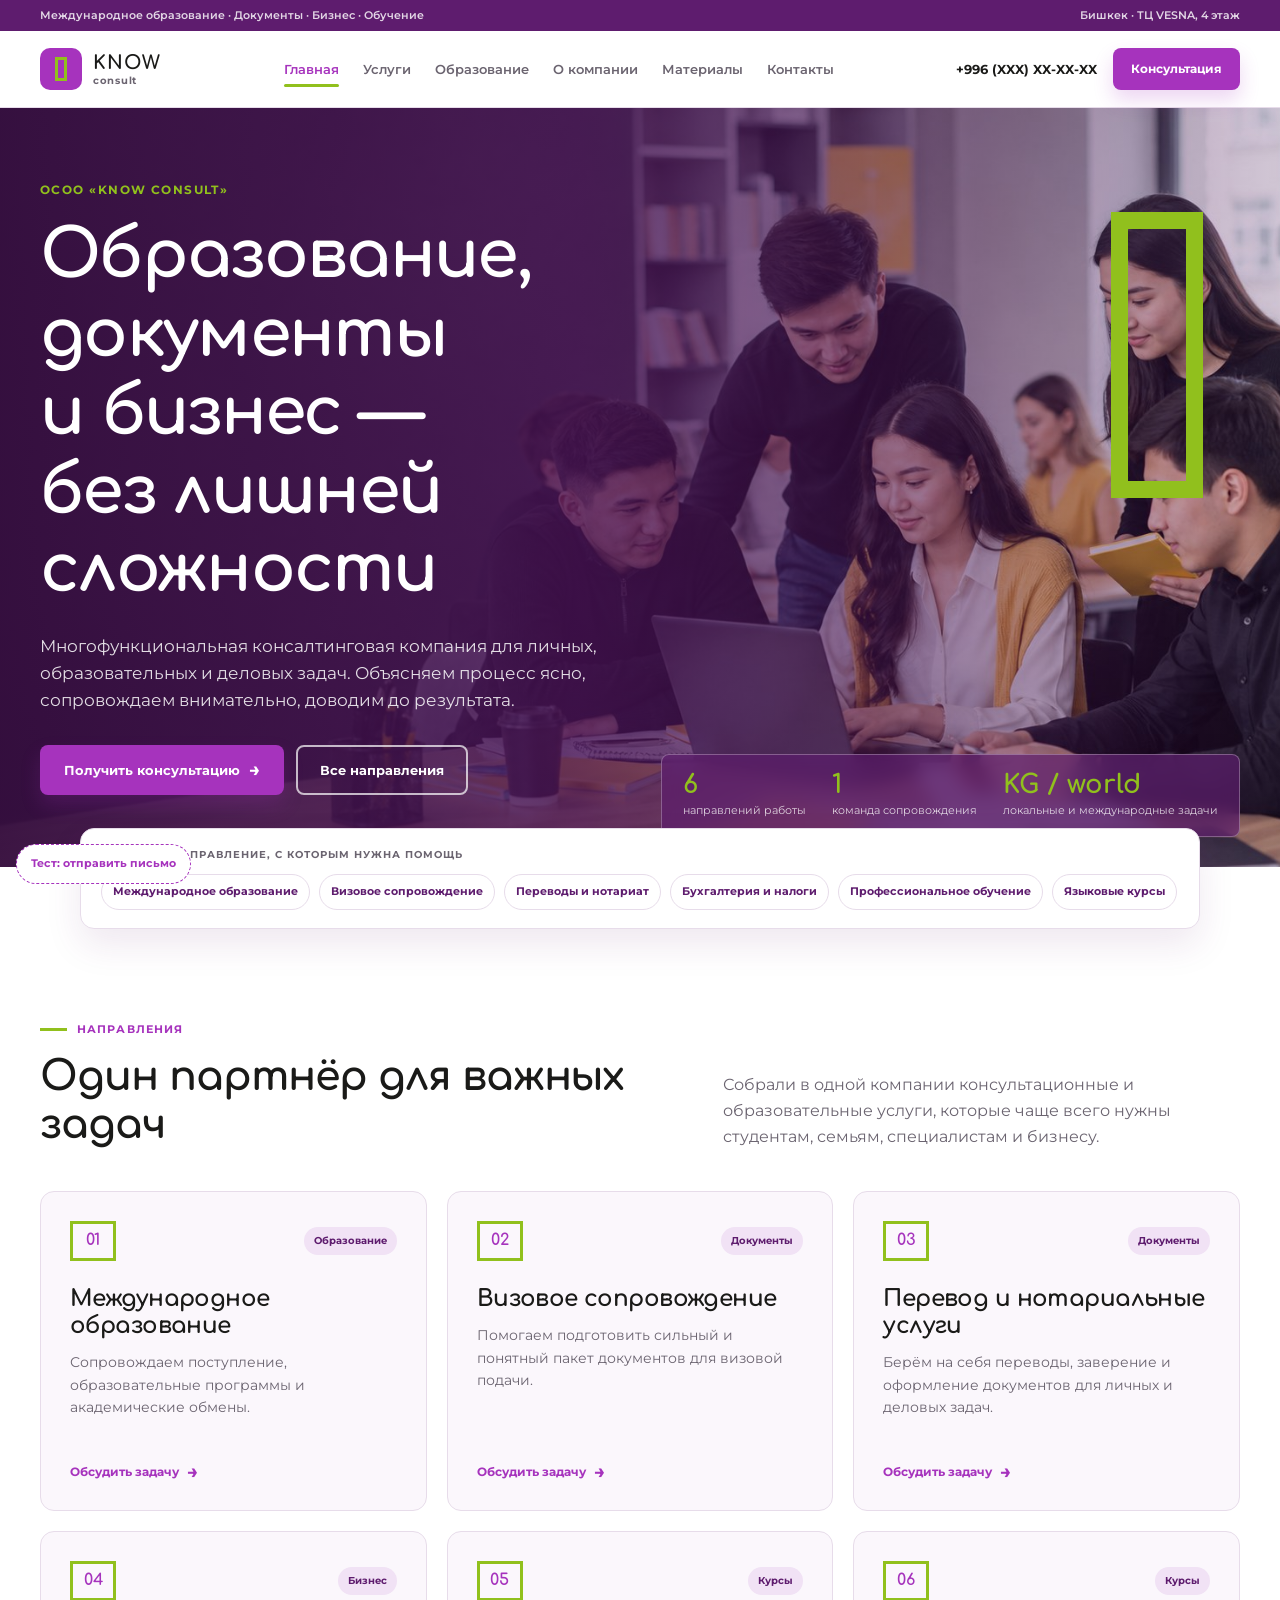
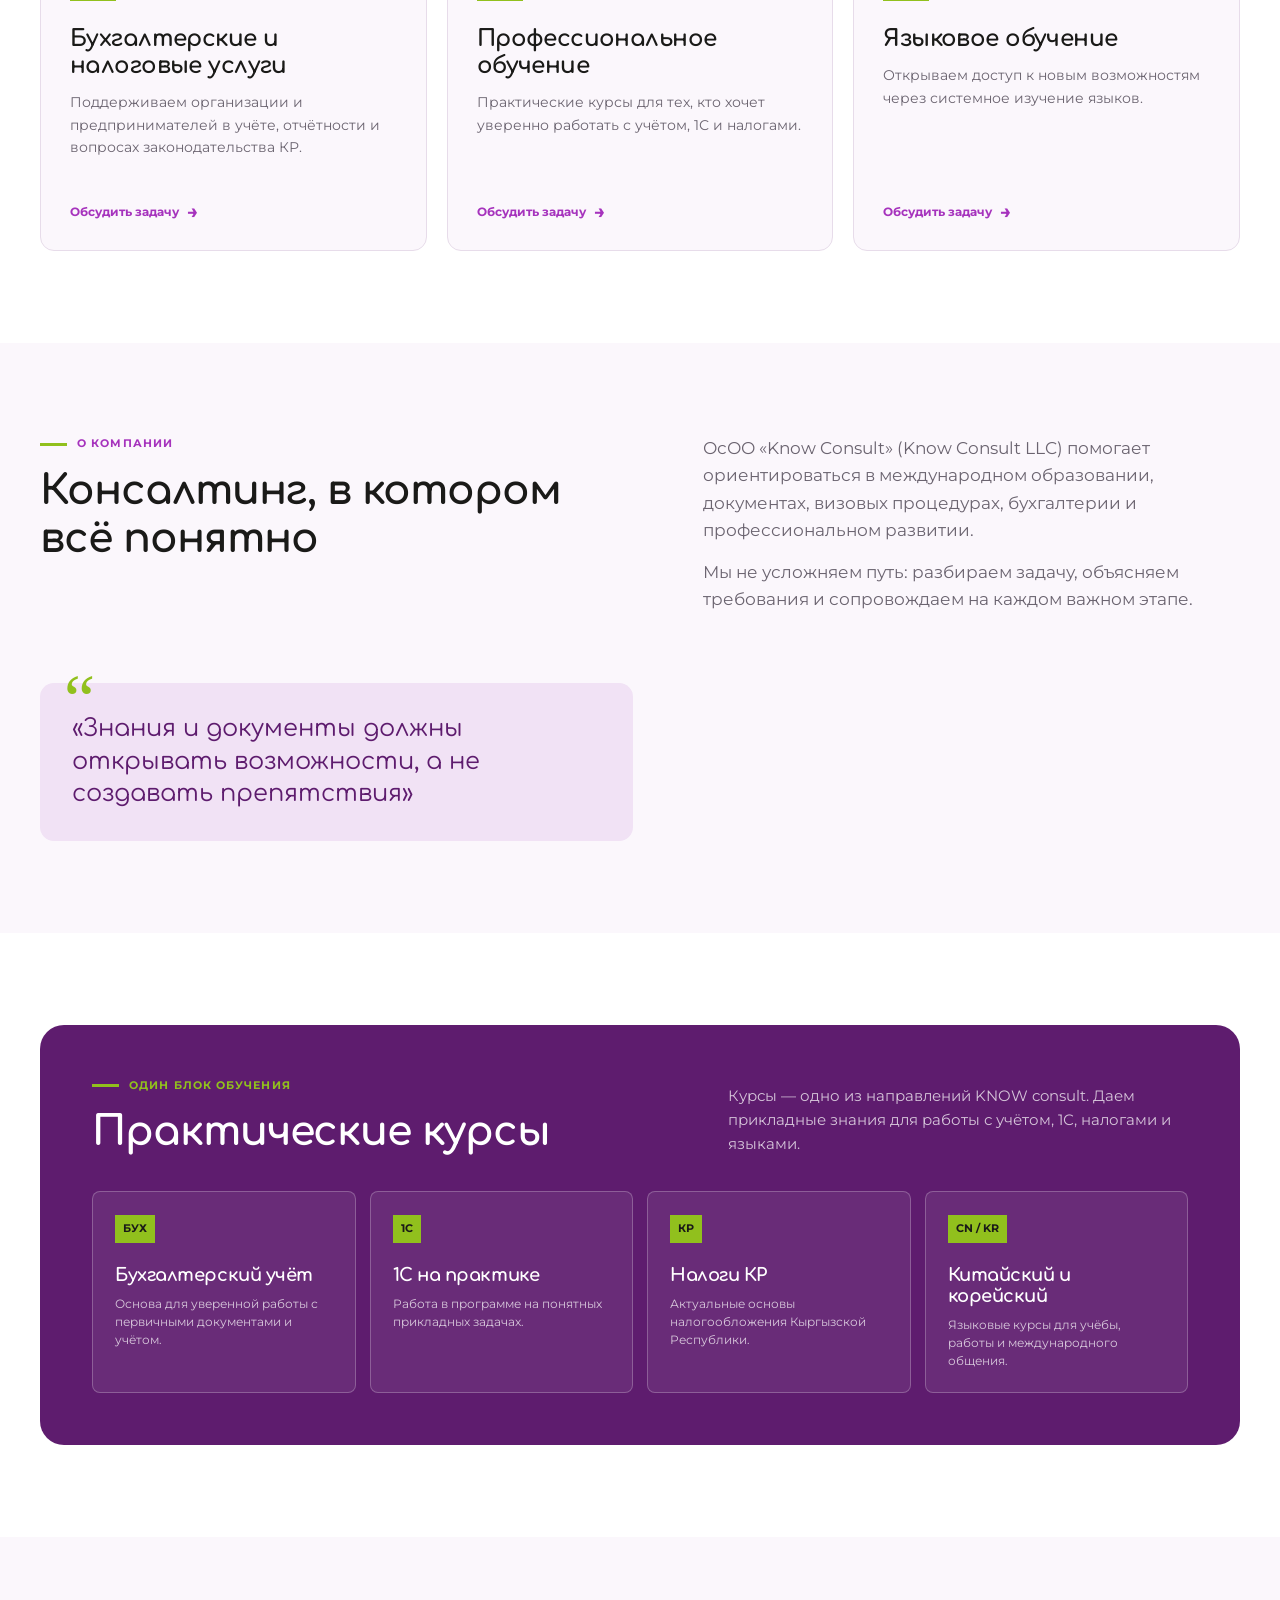
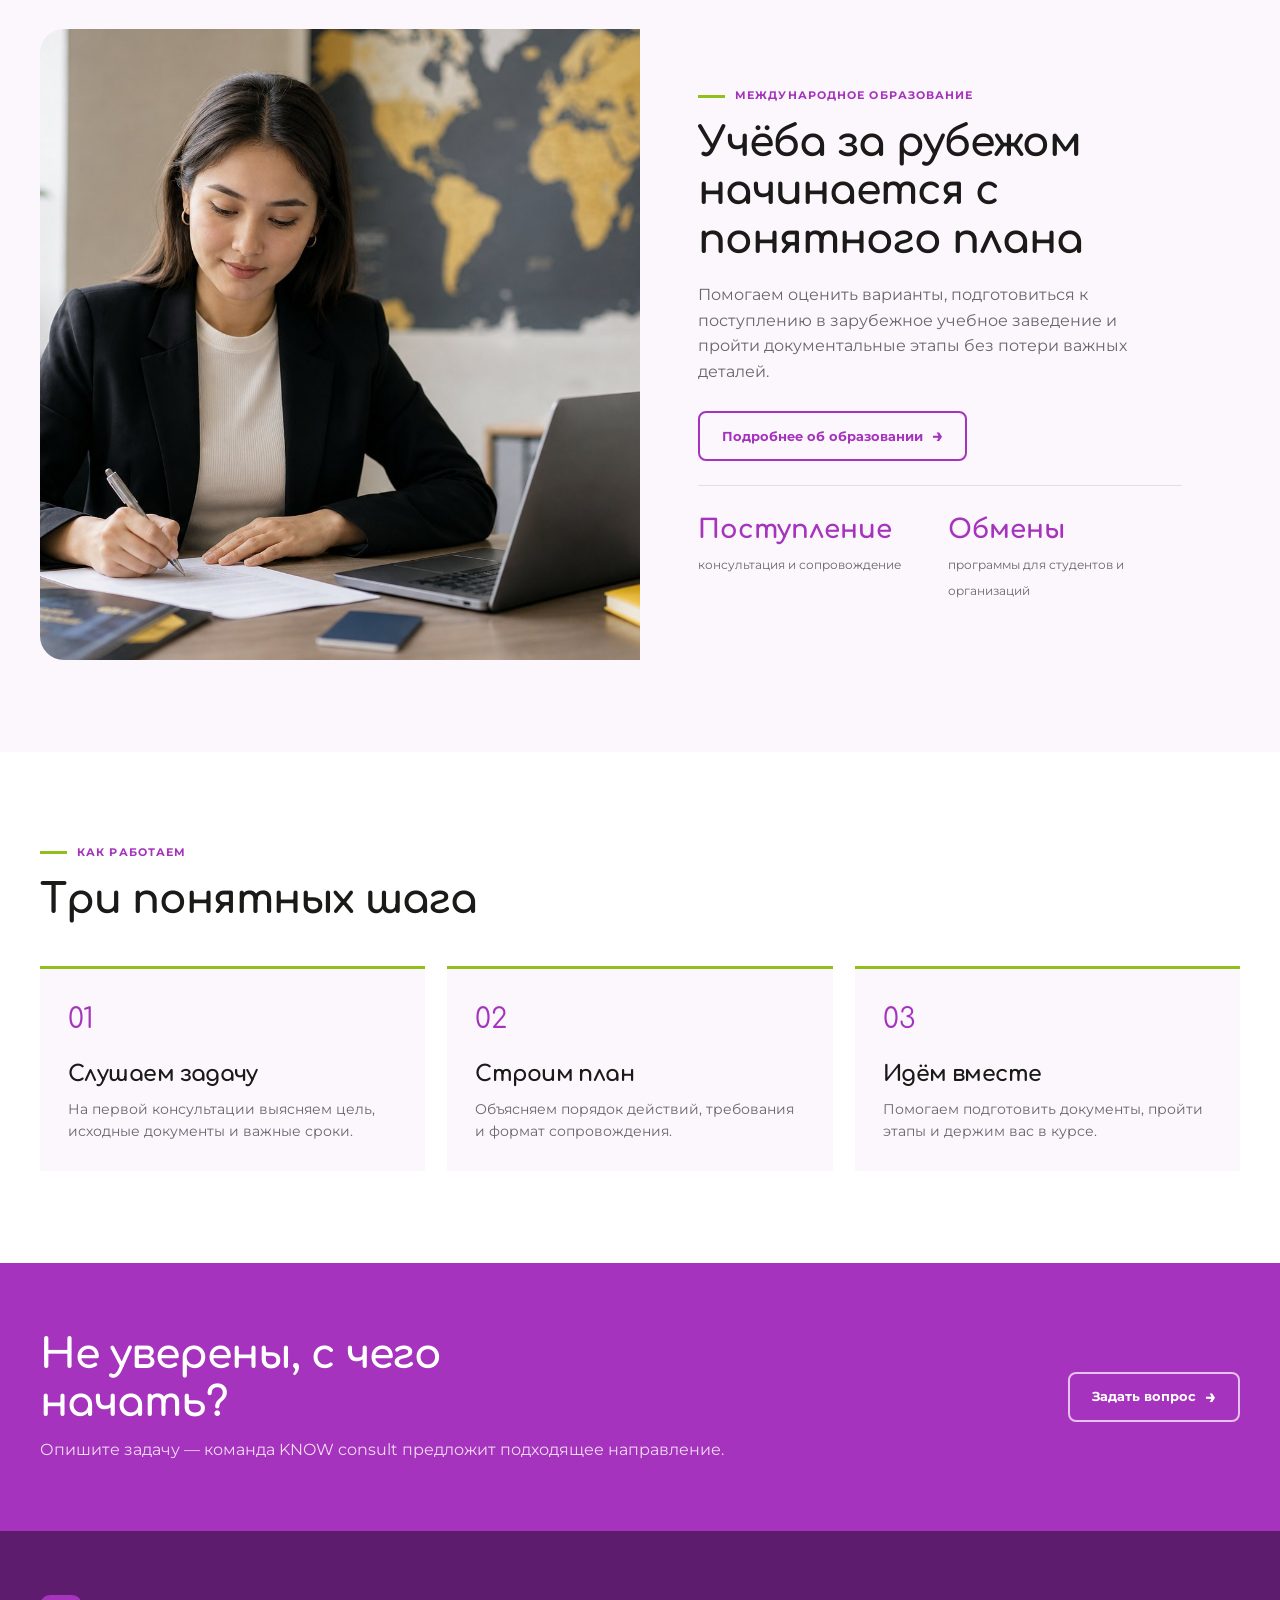
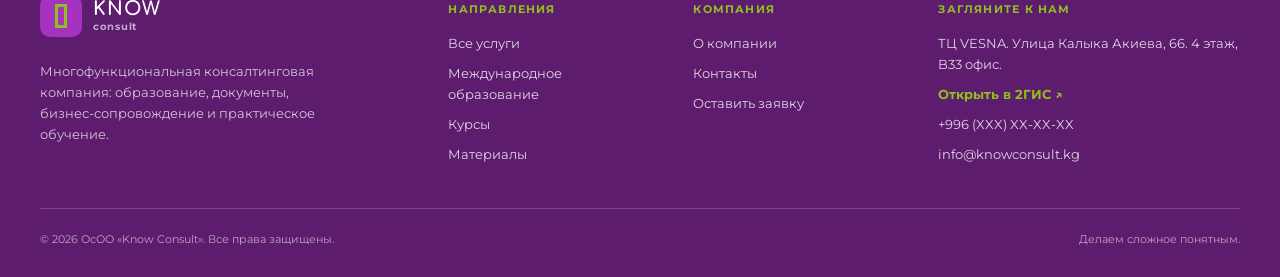
==== commit c67604c9: "Replace travel site with KNOW consult services platform Co-authored-by: arena-agent <297053741+arena" ====
--- a/index.html
+++ b/index.html
@@ -6,10 +6,10 @@
       name="viewport"
       content="width=device-width, initial-scale=1, viewport-fit=cover"
     />
-    <title>KNOW consult travel — путешествия в вашем ритме</title>
+    <title>KNOW consult — образование, документы и бизнес-сопровождение</title>
     <meta
       name="description"
-      content="KNOW consult travel — авторские путешествия, пляжный отдых и маршруты под ключ из Бишкека."
+      content="ОсОО Know Consult — международное образование, визовое сопровождение, переводы, бухгалтерские услуги и практические курсы в Бишкеке."
     />
     <link rel="icon" href="assets/img/favicon.svg" type="image/svg+xml" />
     <link rel="preconnect" href="https://fonts.googleapis.com" />
@@ -26,99 +26,147 @@
   </head>
   <body data-page="home">
     <div data-include="header"></div>
+
     <main>
       <section class="hero" aria-labelledby="hero-title">
         <div class="hero__media">
           <img
-            src="assets/img/hero-travel.jpg"
-            alt="Горное озеро и заснеженные вершины на рассвете"
+            src="assets/img/know-hero-education.jpg"
+            alt="Студенты на занятии в современной аудитории"
           />
         </div>
         <div class="hero__veil"></div>
         <div class="wrap">
-          <p class="eyebrow">Туристическое направление KNOW consult</p>
-          <h1 id="hero-title">Путешествия, продуманные до деталей</h1>
+          <p class="eyebrow">ОсОО «Know Consult»</p>
+          <h1 id="hero-title">
+            Образование, документы и бизнес — без лишней сложности
+          </h1>
           <p class="hero__lead">
-            Экспертиза KNOW consult — теперь и в путешествиях: подбираем не
-            просто билеты и отели, а маршрут под ваш темп, интересы и самое
-            важное «хочу».
+            Многофункциональная консалтинговая компания для личных,
+            образовательных и деловых задач. Объясняем процесс ясно,
+            сопровождаем внимательно, доводим до результата.
           </p>
           <div class="hero__actions">
             <button class="btn btn-primary" type="button" data-consult>
-              Подобрать путешествие <span class="arrow">→</span></button
-            ><a class="btn btn-light" href="services.html">Смотреть туры</a>
-          </div>
-        </div>
-        <div class="hero__trust" aria-label="Наш опыт">
-          <div><b>10 лет</b><span>заботы о поездках</span></div>
-          <div><b>32 страны</b><span>проверенных маршрута</span></div>
-          <div><b>1:1</b><span>внимание к деталям</span></div>
-        </div>
-      </section>
-
-      <section class="search-panel" aria-label="Быстрый подбор путешествия">
-        <form>
-          <div class="search-field">
-            <label for="where">Куда хотите?</label
-            ><select id="where">
-              <option>Выбрать направление</option>
-              <option>Пляжный отдых</option>
-              <option>Европа</option>
-              <option>Кыргызстан</option>
-            </select>
-          </div>
-          <div class="search-field">
-            <label for="when">Когда?</label
-            ><select id="when">
-              <option>Любые даты</option>
-              <option>Ближайший месяц</option>
-              <option>Этой зимой</option>
-            </select>
-          </div>
-          <div class="search-field">
-            <label for="with">Кто едет?</label
-            ><select id="with">
-              <option>1–2 человека</option>
-              <option>Семья с детьми</option>
-              <option>Компания друзей</option>
-            </select>
-          </div>
-          <button type="button" class="btn btn-primary" data-consult>
-            Найти тур
-          </button>
-        </form>
-      </section>
-
-      <section class="section" id="tours">
+              Получить консультацию <span class="arrow">→</span>
+            </button>
+            <a class="btn btn-light" href="services.html">Все направления</a>
+          </div>
+        </div>
+        <div class="hero__facts" aria-label="Ключевые показатели компании">
+          <div><b>6</b><span>направлений работы</span></div>
+          <div><b>1</b><span>команда сопровождения</span></div>
+          <div>
+            <b>KG / world</b><span>локальные и международные задачи</span>
+          </div>
+        </div>
+      </section>
+
+      <section class="service-jump" aria-label="Направления компании">
+        <p class="service-jump__label">
+          Выберите направление, с которым нужна помощь
+        </p>
+        <div class="service-jump__links">
+          <a href="services.html#education">Международное образование</a>
+          <a href="services.html#visa">Визовое сопровождение</a>
+          <a href="services.html#translation">Переводы и нотариат</a>
+          <a href="services.html#accounting">Бухгалтерия и налоги</a>
+          <a href="services.html#training">Профессиональное обучение</a>
+          <a href="services.html#languages">Языковые курсы</a>
+        </div>
+      </section>
+
+      <section class="section" id="directions">
         <div class="wrap">
           <div class="sec-head">
             <div>
-              <p class="section-kicker">Готовые идеи</p>
-              <h2>Туры с характером</h2>
-            </div>
-            <a class="btn btn-outline" href="services.html"
-              >Все предложения <span class="arrow">→</span></a
-            >
-          </div>
-          <div class="tour-grid" id="home-tours"></div>
-        </div>
-      </section>
-
-      <section class="section section--sand">
-        <div class="wrap tour-intro">
+              <p class="section-kicker">Направления</p>
+              <h2>Один партнёр для важных задач</h2>
+            </div>
+            <p class="sec-head__text">
+              Собрали в одной компании консультационные и образовательные
+              услуги, которые чаще всего нужны студентам, семьям, специалистам и
+              бизнесу.
+            </p>
+          </div>
+          <div class="service-grid" id="home-services"></div>
+        </div>
+      </section>
+
+      <section class="section section--soft">
+        <div class="wrap company-intro">
           <div>
-            <p class="section-kicker">Не конвейер</p>
-            <h2>Планируем как для близких</h2>
-          </div>
-          <div class="text">
+            <p class="section-kicker">О компании</p>
+            <h2>Консалтинг, в котором всё понятно</h2>
+          </div>
+          <div class="company-intro__copy">
             <p>
-              Подход KNOW consult — это ясность в деталях и ответственность за
-              результат. От первой идеи до посадочного талона на связи один
-              менеджер, который знает ваш маршрут целиком.
-            </p>
-          </div>
-          <div class="note">
-            «Хорошая поездка — та, в которой вам было легко быть собой»
+              ОсОО «Know Consult» (Know Consult LLC) помогает ориентироваться в
+              международном образовании, документах, визовых процедурах,
+              бухгалтерии и профессиональном развитии.
+            </p>
+            <p>
+              Мы не усложняем путь: разбираем задачу, объясняем требования и
+              сопровождаем на каждом важном этапе.
+            </p>
+          </div>
+          <div class="company-intro__note">
+            «Знания и документы должны открывать возможности, а не создавать
+            препятствия»
+          </div>
+        </div>
+      </section>
+
+      <section class="section" id="courses">
+        <div class="wrap">
+          <div class="course-feature">
+            <div class="course-feature__head">
+              <div>
+                <p class="section-kicker">Один блок обучения</p>
+                <h2>Практические курсы</h2>
+              </div>
+              <p>
+                Курсы — одно из направлений KNOW consult. Даем прикладные знания
+                для работы с учётом, 1С, налогами и языками.
+              </p>
+            </div>
+            <div class="course-grid" id="course-list"></div>
+          </div>
+        </div>
+      </section>
+
+      <section class="section section--soft">
+        <div class="wrap">
+          <div class="education-split">
+            <div class="education-split__photo">
+              <img
+                src="assets/img/know-study-abroad.jpg"
+                alt="Подготовка документов для поступления за рубеж"
+                loading="lazy"
+              />
+            </div>
+            <div class="education-split__copy">
+              <p class="section-kicker">Международное образование</p>
+              <h2>Учёба за рубежом начинается с понятного плана</h2>
+              <p>
+                Помогаем оценить варианты, подготовиться к поступлению в
+                зарубежное учебное заведение и пройти документальные этапы без
+                потери важных деталей.
+              </p>
+              <a class="btn btn-outline" href="cases.html"
+                >Подробнее об образовании <span class="arrow">→</span></a
+              >
+              <div class="education-split__points">
+                <div>
+                  <strong>Поступление</strong
+                  ><span>консультация и сопровождение</span>
+                </div>
+                <div>
+                  <strong>Обмены</strong
+                  ><span>программы для студентов и организаций</span>
+                </div>
+              </div>
+            </div>
           </div>
         </div>
       </section>
@@ -127,105 +175,54 @@
         <div class="wrap">
           <div class="sec-head">
             <div>
-              <p class="section-kicker">Почему KNOW consult</p>
-              <h2>Внимание к важному</h2>
-            </div>
+              <p class="section-kicker">Как работаем</p>
+              <h2>Три понятных шага</h2>
+            </div>
+          </div>
+          <div class="process-grid">
+            <article class="process-card">
+              <span class="process-card__number">01</span>
+              <h3>Слушаем задачу</h3>
+              <p>
+                На первой консультации выясняем цель, исходные документы и
+                важные сроки.
+              </p>
+            </article>
+            <article class="process-card">
+              <span class="process-card__number">02</span>
+              <h3>Строим план</h3>
+              <p>
+                Объясняем порядок действий, требования и формат сопровождения.
+              </p>
+            </article>
+            <article class="process-card">
+              <span class="process-card__number">03</span>
+              <h3>Идём вместе</h3>
+              <p>
+                Помогаем подготовить документы, пройти этапы и держим вас в
+                курсе.
+              </p>
+            </article>
+          </div>
+        </div>
+      </section>
+
+      <section class="cta-band">
+        <div class="wrap">
+          <div>
+            <h2>Не уверены, с чего начать?</h2>
             <p>
-              Чтобы отпуск начинался не в аэропорту, а в момент, когда вы решили
-              поехать.
-            </p>
-          </div>
-          <div class="benefit-grid">
-            <article class="benefit">
-              <div class="benefit__icon">⌁</div>
-              <h3>Ваш ритм</h3>
-              <p>
-                Не перегружаем программу. Оставляем время на любимый кофе,
-                случайные повороты и отдых.
-              </p>
-            </article>
-            <article class="benefit">
-              <div class="benefit__icon">✦</div>
-              <h3>Честный подбор</h3>
-              <p>
-                Рассказываем не только о плюсах: вы знаете, что ждёт вас в отеле
-                и на маршруте.
-              </p>
-            </article>
-            <article class="benefit">
-              <div class="benefit__icon">↗</div>
-              <h3>Поддержка рядом</h3>
-              <p>
-                Остаёмся на связи перед вылетом и в поездке — без роботов и
-                долгого ожидания.
-              </p>
-            </article>
-          </div>
-        </div>
-      </section>
-
-      <section class="section section--sand">
-        <div class="wrap">
-          <div class="experience">
-            <div class="experience__photo">
-              <img
-                src="assets/img/card-bali.jpg"
-                alt="Отдых в тропиках"
-                loading="lazy"
-              />
-            </div>
-            <div class="experience__copy">
-              <p class="section-kicker">Индивидуальные маршруты</p>
-              <h2>Ваша история — не шаблон</h2>
-              <p>
-                Хотите увидеть Японию во время цветения сакуры, провести медовый
-                месяц на островах или собрать большое семейное путешествие?
-                Начнём с разговора и соберём маршрут вокруг вас.
-              </p>
-              <button class="btn btn-light" type="button" data-consult>
-                Обсудить идею <span class="arrow">→</span>
-              </button>
-              <div class="experience__facts">
-                <div><strong>24/7</strong><span>поддержка в поездке</span></div>
-                <div><strong>0%</strong><span>случайных решений</span></div>
-              </div>
-            </div>
-          </div>
-        </div>
-      </section>
-
-      <section class="section">
-        <div class="wrap review-wrap">
-          <div>
-            <p class="section-kicker">Слова путешественников</p>
-            <h2>Самые ценные открытки — в памяти</h2>
-          </div>
-          <figure class="review-card">
-            <blockquote>
-              «Мы сказали только: хотим море, тишину и никуда не бежать. В итоге
-              вернулись не просто отдохнувшими, а будто прожили ещё одну
-              маленькую жизнь.»
-            </blockquote>
-            <figcaption>
-              <span class="review-ava">АИ</span
-              ><span><b>Айдана и Илья</b><br />отдыхали на Бали</span>
-            </figcaption>
-          </figure>
-        </div>
-      </section>
-
-      <section class="cta-band">
-        <div class="wrap">
-          <div>
-            <h2>Не знаете, с чего начать?</h2>
-            <p>Расскажите о мечте — остальное бережно соберём мы.</p>
+              Опишите задачу — команда KNOW consult предложит подходящее
+              направление.
+            </p>
           </div>
           <button class="btn btn-light" type="button" data-consult>
-            Получить подборку <span class="arrow">→</span>
+            Задать вопрос <span class="arrow">→</span>
           </button>
         </div>
       </section>
     </main>
+
     <div data-include="footer"></div>
     <script src="js/config.js"></script>
     <script src="js/data.js"></script>
--- a/css/variables.css
+++ b/css/variables.css
@@ -1,5 +1,6 @@
 /* ==========================================================
-   KNOW consult travel — фирменная система из moodboard
+   KNOW CONSULT — переменные фирменной палитры
+   Меняйте цвета и базовые размеры только в этом файле.
    ========================================================== */
 
 :root {
@@ -15,10 +16,11 @@
   --line: #e7dcea;
   --white: #ffffff;
   --error: #d93636;
+  --shadow: 0 16px 36px rgba(94, 28, 110, 0.1);
 
   --r-sm: 8px;
   --r-md: 14px;
-  --r-lg: 22px;
+  --r-lg: 24px;
   --r-pill: 999px;
 
   --head: "Comfortaa", "Trebuchet MS", "Segoe UI", sans-serif;
--- a/css/base.css
+++ b/css/base.css
@@ -1,5 +1,5 @@
 /* ==========================================================
-   База: сетка, типографика и общие блоки
+   Базовые правила: сброс, типографика и общая сетка
    ========================================================== */
 
 *,
@@ -7,28 +7,34 @@
 *::after {
   box-sizing: border-box;
 }
+
 html {
   scroll-behavior: smooth;
-  scroll-padding-top: 100px;
+  scroll-padding-top: 104px;
 }
+
 body {
   margin: 0;
   background: var(--white);
   color: var(--ink);
-  font: 400 16px/1.58 var(--body);
+  font: 400 16px/1.6 var(--body);
   -webkit-font-smoothing: antialiased;
 }
+
 body.modal-open {
   overflow: hidden;
 }
+
 img,
 svg {
   display: block;
   max-width: 100%;
 }
+
 a {
   color: inherit;
 }
+
 h1,
 h2,
 h3,
@@ -36,29 +42,35 @@
 p {
   margin: 0;
 }
+
 h1,
 h2,
 h3 {
   font-family: var(--head);
   font-weight: 700;
   letter-spacing: -0.025em;
-  line-height: 1.17;
+  line-height: 1.18;
 }
+
 h1 {
-  font-size: clamp(42px, 5.5vw, 68px);
+  font-size: clamp(42px, 5.2vw, 68px);
 }
+
 h2 {
-  font-size: clamp(30px, 3.4vw, 46px);
+  font-size: clamp(30px, 3.2vw, 46px);
 }
+
 h3 {
   font-size: 23px;
 }
+
 button,
 input,
 textarea,
 select {
   font: inherit;
 }
+
 button {
   cursor: pointer;
 }
@@ -67,12 +79,15 @@
   width: min(1200px, calc(100% - 64px));
   margin-inline: auto;
 }
+
 .section {
   padding: 92px 0;
 }
-.section--sand {
+
+.section--soft {
   background: var(--surface);
 }
+
 .section-kicker {
   display: flex;
   align-items: center;
@@ -84,12 +99,14 @@
   letter-spacing: 0.1em;
   text-transform: uppercase;
 }
+
 .section-kicker::before {
   width: 27px;
   height: 3px;
   background: var(--lime);
   content: "";
 }
+
 .sec-head {
   display: flex;
   align-items: flex-end;
@@ -97,10 +114,11 @@
   gap: 32px;
   margin-bottom: 42px;
 }
-.sec-head p {
-  max-width: 46ch;
+
+.sec-head__text {
+  max-width: 47ch;
   color: var(--muted);
-  font-size: 17px;
+  font-size: 16px;
 }
 
 :focus-visible {
--- a/css/components.css
+++ b/css/components.css
@@ -1,8 +1,8 @@
 /* ==========================================================
-   Компоненты: кнопки, навигация, карточки, формы, футер
+   Переиспользуемые компоненты
    ========================================================== */
 
-/* Buttons */
+/* Buttons and links */
 .btn {
   display: inline-flex;
   align-items: center;
@@ -22,47 +22,73 @@
     border-color 0.18s,
     color 0.18s;
 }
+
 .btn:hover {
   transform: translateY(-2px);
 }
+
 .btn-primary {
   background: var(--primary);
+  box-shadow: 0 10px 20px rgba(166, 51, 189, 0.2);
   color: var(--white);
-  box-shadow: 0 10px 20px rgba(166, 51, 189, 0.2);
-}
+}
+
 .btn-primary:hover {
   background: var(--primary-hover);
 }
+
 .btn-outline {
   border-color: var(--primary);
   background: transparent;
   color: var(--primary);
 }
+
 .btn-outline:hover {
   background: var(--lavender);
 }
+
 .btn-light {
-  border-color: rgba(255, 255, 255, 0.65);
+  border-color: rgba(255, 255, 255, 0.7);
   background: transparent;
   color: var(--white);
 }
+
 .btn-light:hover {
   border-color: var(--lime);
   background: var(--lime);
   color: var(--ink);
 }
+
 .btn-small {
   min-height: 42px;
   padding: 10px 16px;
   font-size: 12px;
 }
-.arrow {
+
+.arrow,
+.text-link span {
   font-size: 19px;
   line-height: 0;
   transition: transform 0.18s;
 }
-.btn:hover .arrow {
+
+.btn:hover .arrow,
+.text-link:hover span {
   transform: translateX(3px);
+}
+
+.text-link {
+  display: inline-flex;
+  align-items: center;
+  gap: 8px;
+  width: fit-content;
+  margin-top: auto;
+  padding: 16px 0 0;
+  border: 0;
+  background: transparent;
+  color: var(--primary);
+  font-size: 12px;
+  font-weight: 700;
 }
 
 /* Header */
@@ -70,28 +96,33 @@
   position: sticky;
   top: 0;
   z-index: 20;
-  background: rgba(255, 255, 255, 0.94);
   border-bottom: 1px solid var(--line);
+  background: rgba(255, 255, 255, 0.95);
   backdrop-filter: blur(15px);
 }
+
 .topline {
   background: var(--primary-deep);
   color: rgba(255, 255, 255, 0.82);
   font-size: 11px;
   font-weight: 600;
 }
+
 .topline .wrap {
   display: flex;
   align-items: center;
   justify-content: space-between;
   min-height: 31px;
 }
+
 .topline a {
   text-decoration: none;
 }
+
 .topline a:hover {
   color: var(--lime);
 }
+
 .main-nav {
   display: flex;
   align-items: center;
@@ -99,6 +130,7 @@
   gap: 24px;
   min-height: 76px;
 }
+
 .logo {
   display: inline-flex;
   align-items: center;
@@ -106,44 +138,50 @@
   color: var(--ink);
   text-decoration: none;
 }
+
 .logo-mark {
   position: relative;
   display: block;
   width: 42px;
   height: 42px;
-  overflow: hidden;
   border-radius: 10px;
   background: var(--primary);
 }
+
 .logo-mark::after {
   position: absolute;
   inset: 9px 15px;
   border: 3px solid var(--lime);
   content: "";
 }
+
 .logo-type {
   display: flex;
   flex-direction: column;
   line-height: 1;
 }
+
 .logo-type b {
   font-family: var(--head);
   font-size: 19px;
   letter-spacing: 0.04em;
 }
+
 .logo-type span {
   margin-top: 4px;
   color: var(--muted);
-  font-size: 9px;
-  font-weight: 700;
-  letter-spacing: 0.08em;
-  text-transform: uppercase;
-}
+  font-size: 10px;
+  font-weight: 700;
+  letter-spacing: 0.07em;
+  text-transform: lowercase;
+}
+
 .nav {
   display: flex;
   align-items: center;
-  gap: 25px;
-}
+  gap: 24px;
+}
+
 .nav a {
   position: relative;
   padding: 8px 0;
@@ -152,10 +190,12 @@
   font-weight: 600;
   text-decoration: none;
 }
+
 .nav a:hover,
 .nav a.active {
   color: var(--primary);
 }
+
 .nav a.active::after {
   position: absolute;
   right: 0;
@@ -166,17 +206,20 @@
   background: var(--lime);
   content: "";
 }
+
 .head-actions {
   display: flex;
   align-items: center;
   gap: 16px;
 }
+
 .phone {
   font-size: 13px;
   font-weight: 700;
   text-decoration: none;
   white-space: nowrap;
 }
+
 .burger {
   display: none;
   width: 43px;
@@ -186,6 +229,7 @@
   border-radius: var(--r-sm);
   background: var(--lavender);
 }
+
 .burger i {
   display: block;
   width: 19px;
@@ -195,160 +239,170 @@
   background: var(--primary-deep);
 }
 
-/* Tour cards */
-.tour-grid,
-.tour-list {
+/* Service cards */
+.service-grid,
+.service-list {
   display: grid;
   grid-template-columns: repeat(3, 1fr);
-  gap: 24px;
-}
-.tour-card {
-  display: flex;
+  gap: 20px;
+}
+
+.service-card {
+  display: flex;
+  min-height: 390px;
   flex-direction: column;
-  min-height: 455px;
-  overflow: hidden;
+  padding: 29px;
   border: 1px solid var(--line);
   border-radius: var(--r-md);
   background: var(--white);
-  color: var(--ink);
-  text-decoration: none;
   transition:
     border-color 0.2s,
     box-shadow 0.2s,
     transform 0.2s;
 }
-.tour-card:hover {
-  transform: translateY(-5px);
+
+.service-card:hover {
+  transform: translateY(-4px);
   border-color: var(--primary);
-  box-shadow: 0 14px 32px rgba(94, 28, 110, 0.12);
-}
-.tour-card__photo {
-  position: relative;
-  aspect-ratio: 1.38;
-  overflow: hidden;
-  background: var(--lavender);
-}
-.tour-card__photo img {
-  width: 100%;
-  height: 100%;
-  object-fit: cover;
-  transition: transform 0.45s;
-}
-.tour-card:hover .tour-card__photo img {
-  transform: scale(1.05);
-}
-.tour-card__badge {
-  position: absolute;
-  top: 15px;
-  left: 15px;
-  padding: 7px 11px;
-  border-radius: var(--r-pill);
-  background: var(--lime);
-  color: var(--ink);
-  font-size: 10px;
-  font-weight: 700;
-}
-.tour-card__body {
-  display: flex;
-  flex: 1;
-  flex-direction: column;
-  padding: 22px;
-}
-.tour-card__country {
-  color: var(--primary);
-  font-size: 11px;
-  font-weight: 700;
-  letter-spacing: 0.09em;
-  text-transform: uppercase;
-}
-.tour-card h3 {
-  margin: 8px 0 10px;
-  font-size: 25px;
-}
-.tour-card__meta {
-  color: var(--muted);
-  font-size: 13px;
-}
-.tour-card__bottom {
-  display: flex;
-  align-items: end;
+  box-shadow: var(--shadow);
+}
+
+.service-card--compact {
+  min-height: 320px;
+  background: var(--surface);
+}
+
+.service-card__top {
+  display: flex;
+  align-items: center;
   justify-content: space-between;
   gap: 12px;
-  margin-top: auto;
-  padding-top: 17px;
-  border-top: 1px solid var(--line);
-}
-.price span {
-  display: block;
-  color: var(--muted);
-  font-size: 10px;
-}
-.price b {
-  font-family: var(--head);
-  font-size: 21px;
-}
-.card-link {
-  color: var(--primary);
-  font-size: 12px;
-  font-weight: 700;
-}
-
-/* Benefit cards */
-.benefit-grid {
+  margin-bottom: 24px;
+}
+
+.service-card__number {
   display: grid;
-  grid-template-columns: repeat(3, 1fr);
-  gap: 20px;
-}
-.benefit {
-  padding: 30px;
-  border: 1px solid var(--line);
-  border-radius: var(--r-md);
-  background: var(--surface);
-}
-.benefit__icon {
-  display: grid;
-  width: 51px;
-  height: 51px;
-  margin-bottom: 22px;
+  width: 46px;
+  height: 40px;
   place-items: center;
   border: 3px solid var(--lime);
   color: var(--primary);
-  font-size: 22px;
-}
-.benefit h3 {
-  margin-bottom: 10px;
+  font-family: var(--head);
+  font-size: 16px;
+  font-weight: 700;
+}
+
+.service-card__tag {
+  padding: 6px 10px;
+  border-radius: var(--r-pill);
+  background: var(--lavender);
+  color: var(--primary-deep);
+  font-size: 10px;
+  font-weight: 700;
+}
+
+.service-card h3 {
+  margin-bottom: 12px;
   font-size: 23px;
 }
-.benefit p {
+
+.service-card p {
   color: var(--muted);
   font-size: 14px;
 }
 
-/* Forms */
+.service-card ul {
+  display: flex;
+  flex-direction: column;
+  gap: 10px;
+  margin: 20px 0 0;
+  padding: 0;
+  list-style: none;
+}
+
+.service-card li {
+  position: relative;
+  padding-left: 20px;
+  color: var(--muted);
+  font-size: 13px;
+}
+
+.service-card li::before {
+  position: absolute;
+  top: 7px;
+  left: 0;
+  width: 7px;
+  height: 10px;
+  border: 2px solid var(--lime);
+  content: "";
+}
+
+/* Course cards */
+.course-grid {
+  display: grid;
+  grid-template-columns: repeat(4, 1fr);
+  gap: 14px;
+}
+
+.course-card {
+  min-height: 198px;
+  padding: 22px;
+  border: 1px solid rgba(255, 255, 255, 0.24);
+  border-radius: var(--r-sm);
+  background: rgba(255, 255, 255, 0.07);
+  color: var(--white);
+}
+
+.course-card__code {
+  display: inline-block;
+  margin-bottom: 22px;
+  padding: 5px 8px;
+  background: var(--lime);
+  color: var(--ink);
+  font-size: 11px;
+  font-weight: 700;
+}
+
+.course-card h3 {
+  margin-bottom: 9px;
+  font-size: 18px;
+}
+
+.course-card p {
+  color: rgba(255, 255, 255, 0.74);
+  font-size: 12px;
+  line-height: 1.5;
+}
+
+/* Standard form */
 .form {
   padding: 30px;
   border: 1px solid var(--line);
   border-top: 5px solid var(--lime);
   border-radius: var(--r-md);
   background: var(--white);
-  box-shadow: 0 16px 35px rgba(94, 28, 110, 0.1);
-}
+  box-shadow: var(--shadow);
+}
+
 .form-title {
   font-family: var(--head);
-  font-size: 28px;
+  font-size: 27px;
   line-height: 1.2;
 }
+
 .form-caption {
   margin: 8px 0 20px;
   color: var(--muted);
   font-size: 13px;
 }
+
 .field {
   display: flex;
   flex-direction: column;
   gap: 6px;
   margin-top: 13px;
 }
+
 .field label {
   color: var(--muted);
   font-size: 11px;
@@ -356,6 +410,7 @@
   letter-spacing: 0.04em;
   text-transform: uppercase;
 }
+
 .field input,
 .field textarea {
   width: 100%;
@@ -366,27 +421,33 @@
   color: var(--ink);
   outline: none;
 }
+
 .field textarea {
   min-height: 86px;
   resize: vertical;
 }
+
 .field input:focus,
 .field textarea:focus {
   border-color: var(--primary);
   box-shadow: 0 0 0 3px rgba(166, 51, 189, 0.12);
 }
+
 .field.err input,
 .field.err textarea {
   border-color: var(--error);
 }
+
 .help {
   display: none;
   color: var(--error);
   font-size: 11px;
 }
+
 .field.err .help {
   display: block;
 }
+
 .check {
   display: flex;
   align-items: flex-start;
@@ -396,25 +457,31 @@
   font-size: 11px;
   line-height: 1.4;
 }
+
 .check input {
   width: 16px;
   height: 16px;
   margin: 0;
   accent-color: var(--primary);
 }
+
 .check.err {
   color: var(--error);
 }
+
 .form .btn {
   width: 100%;
 }
+
 .form-status {
   margin: 10px 0 0;
   font-size: 12px;
 }
+
 .err-text {
   color: var(--error);
 }
+
 .success {
   display: none;
   padding: 30px;
@@ -424,10 +491,12 @@
   background: var(--white);
   text-align: center;
 }
+
 .success h3 {
   margin-bottom: 8px;
   font-size: 26px;
 }
+
 .success p {
   color: var(--muted);
   font-size: 14px;
@@ -443,9 +512,11 @@
   padding: 20px;
   background: rgba(26, 26, 24, 0.6);
 }
+
 .modal[hidden] {
   display: none;
 }
+
 .modal-box {
   position: relative;
   width: min(500px, 100%);
@@ -455,6 +526,7 @@
   border-radius: var(--r-lg);
   background: var(--surface);
 }
+
 .modal-close {
   position: absolute;
   top: 14px;
@@ -468,11 +540,13 @@
   font-size: 24px;
   line-height: 1;
 }
+
 .modal-lead {
   margin: 8px 0 14px;
   color: var(--muted);
   font-size: 14px;
 }
+
 .modal-box .form {
   padding: 0;
   border: 0;
@@ -487,6 +561,7 @@
   background: var(--primary-deep);
   color: var(--white);
 }
+
 .foot-top {
   display: grid;
   grid-template-columns: 1.45fr 0.8fr 0.8fr 1.2fr;
@@ -494,18 +569,22 @@
   padding-bottom: 44px;
   border-bottom: 1px solid rgba(255, 255, 255, 0.2);
 }
+
 .site-footer .logo {
   color: var(--white);
 }
+
 .site-footer .logo-type span {
   color: rgba(255, 255, 255, 0.64);
 }
+
 .foot-intro {
-  max-width: 31ch;
+  max-width: 32ch;
   margin-top: 17px;
   color: rgba(255, 255, 255, 0.74);
   font-size: 13px;
 }
+
 .site-footer h4 {
   margin: 6px 0 15px;
   color: var(--lime);
@@ -513,6 +592,7 @@
   letter-spacing: 0.11em;
   text-transform: uppercase;
 }
+
 .site-footer ul {
   display: flex;
   flex-direction: column;
@@ -521,15 +601,18 @@
   padding: 0;
   list-style: none;
 }
+
 .site-footer li,
 .site-footer li a {
   color: rgba(255, 255, 255, 0.82);
   font-size: 13px;
   text-decoration: none;
 }
+
 .site-footer li a:hover {
   color: var(--lime);
 }
+
 .foot-bot {
   display: flex;
   justify-content: space-between;
@@ -538,6 +621,7 @@
   color: rgba(255, 255, 255, 0.6);
   font-size: 11px;
 }
+
 .map-link {
   color: var(--lime) !important;
   font-weight: 700;
@@ -545,8 +629,8 @@
 
 .test-mail {
   position: fixed;
+  bottom: 16px;
   left: 16px;
-  bottom: 16px;
   z-index: 35;
   padding: 10px 14px;
   border: 1px dashed var(--primary);
@@ -556,10 +640,12 @@
   font-size: 11px;
   font-weight: 700;
 }
+
 .test-mail.ok {
   border-color: var(--lime-dark);
   color: var(--lime-dark);
 }
+
 .test-mail.bad {
   border-color: var(--error);
   color: var(--error);
--- a/css/pages.css
+++ b/css/pages.css
@@ -1,77 +1,86 @@
 /* ==========================================================
-   Блоки страниц
+   Секции страниц KNOW CONSULT
    ========================================================== */
 
-/* Главная */
+/* Home */
 .hero {
   position: relative;
-  min-height: 620px;
+  min-height: 630px;
   overflow: hidden;
   background: var(--primary-deep);
   color: var(--white);
 }
+
 .hero__media,
 .hero__veil {
   position: absolute;
   inset: 0;
 }
+
 .hero__media img {
   width: 100%;
   height: 100%;
   object-fit: cover;
   object-position: center;
 }
+
 .hero__veil {
   background: linear-gradient(
     90deg,
-    rgba(47, 12, 56, 0.91) 0%,
-    rgba(70, 19, 82, 0.75) 43%,
-    rgba(70, 19, 82, 0.18) 100%
+    rgba(53, 13, 63, 0.94) 0%,
+    rgba(73, 18, 86, 0.8) 45%,
+    rgba(73, 18, 86, 0.22) 100%
   );
 }
+
 .hero::after {
   position: absolute;
+  top: 104px;
   right: max(6vw, 70px);
-  top: 105px;
-  width: 86px;
-  height: 290px;
+  width: 92px;
+  height: 286px;
   border: 17px solid var(--lime);
   content: "";
-  opacity: 0.95;
-}
+}
+
 .hero .wrap {
   position: relative;
   z-index: 1;
   display: flex;
-  min-height: 620px;
+  min-height: 630px;
   flex-direction: column;
   align-items: flex-start;
   justify-content: center;
-  padding: 70px 0;
-}
+  padding: 72px 0;
+}
+
 .hero .eyebrow {
   margin-bottom: 18px;
   color: var(--lime);
   font-size: 12px;
   font-weight: 700;
-  letter-spacing: 0.13em;
+  letter-spacing: 0.12em;
   text-transform: uppercase;
 }
+
 .hero h1 {
-  max-width: 11ch;
-}
+  max-width: 12ch;
+}
+
 .hero__lead {
-  max-width: 45ch;
+  max-width: 52ch;
   margin: 23px 0 31px;
   color: rgba(255, 255, 255, 0.86);
-  font-size: 18px;
-}
+  font-size: 17px;
+}
+
 .hero__actions {
   display: flex;
   flex-wrap: wrap;
   gap: 12px;
 }
-.hero__trust {
+
+.hero__facts {
   position: absolute;
   right: max(32px, calc((100vw - 1200px) / 2));
   bottom: 30px;
@@ -81,91 +90,97 @@
   padding: 17px 21px;
   border: 1px solid rgba(255, 255, 255, 0.28);
   border-radius: var(--r-sm);
-  background: rgba(94, 28, 110, 0.65);
+  background: rgba(94, 28, 110, 0.68);
   backdrop-filter: blur(9px);
 }
-.hero__trust b {
+
+.hero__facts b {
   display: block;
   color: var(--lime);
   font-family: var(--head);
   font-size: 26px;
   line-height: 1;
 }
-.hero__trust span {
+
+.hero__facts span {
   display: block;
   margin-top: 4px;
   color: rgba(255, 255, 255, 0.78);
   font-size: 11px;
 }
 
-.search-panel {
+.service-jump {
   position: relative;
   z-index: 3;
-  width: min(1100px, calc(100% - 64px));
+  width: min(1120px, calc(100% - 64px));
   margin: -39px auto 0;
-  padding: 16px 20px;
+  padding: 18px 20px;
   border: 1px solid var(--line);
   border-radius: var(--r-md);
   background: var(--white);
-  box-shadow: 0 16px 38px rgba(94, 28, 110, 0.16);
-}
-.search-panel form {
-  display: grid;
-  grid-template-columns: 1.2fr 1fr 1fr auto;
-  gap: 12px;
-  align-items: center;
-}
-.search-panel label {
-  display: block;
+  box-shadow: var(--shadow);
+}
+
+.service-jump__label {
+  margin-bottom: 11px;
   color: var(--muted);
   font-size: 10px;
   font-weight: 700;
-  letter-spacing: 0.09em;
+  letter-spacing: 0.1em;
   text-transform: uppercase;
 }
-.search-panel select {
-  width: 100%;
-  margin-top: 3px;
-  padding: 2px 0;
-  border: 0;
-  background: transparent;
-  color: var(--ink);
-  font-size: 13px;
-  font-weight: 600;
-  outline: 0;
-}
-.search-panel .search-field {
-  padding: 4px 14px;
-  border-right: 1px solid var(--line);
-}
-.search-panel .search-field:nth-child(3) {
-  border-right: 0;
-}
-
-.tour-intro {
+
+.service-jump__links {
+  display: flex;
+  flex-wrap: wrap;
+  gap: 9px;
+}
+
+.service-jump__links a {
+  padding: 8px 11px;
+  border: 1px solid var(--line);
+  border-radius: var(--r-pill);
+  color: var(--primary-deep);
+  font-size: 11px;
+  font-weight: 700;
+  text-decoration: none;
+}
+
+.service-jump__links a:hover {
+  border-color: var(--primary);
+  background: var(--lavender);
+}
+
+.company-intro {
   display: grid;
   grid-template-columns: 1.05fr 0.95fr;
-  gap: 65px;
-  align-items: end;
-}
-.tour-intro .text {
+  gap: 70px;
+  align-items: start;
+}
+
+.company-intro__copy {
   color: var(--muted);
   font-size: 17px;
 }
-.tour-intro .note {
+
+.company-intro__copy p + p {
+  margin-top: 15px;
+}
+
+.company-intro__note {
   position: relative;
-  grid-column: span 2;
-  padding: 28px 33px;
+  padding: 30px 32px;
   border-radius: var(--r-md);
   background: var(--lavender);
   color: var(--primary-deep);
   font-family: var(--head);
-  font-size: 25px;
-  line-height: 1.3;
-}
-.tour-intro .note::before {
-  position: absolute;
-  top: -19px;
+  font-size: 24px;
+  line-height: 1.35;
+}
+
+.company-intro__note::before {
+  position: absolute;
+  top: -18px;
   left: 24px;
   color: var(--lime);
   content: "“";
@@ -174,129 +189,308 @@
   line-height: 1;
 }
 
-.experience {
+.course-feature {
+  overflow: hidden;
+  border-radius: var(--r-lg);
+  background: var(--primary-deep);
+  color: var(--white);
+}
+
+.course-feature__head {
+  display: flex;
+  align-items: end;
+  justify-content: space-between;
+  gap: 28px;
+  padding: 52px 52px 35px;
+}
+
+.course-feature__head .section-kicker {
+  color: var(--lime);
+}
+
+.course-feature__head p:last-child {
+  max-width: 46ch;
+  color: rgba(255, 255, 255, 0.74);
+  font-size: 15px;
+}
+
+.course-feature .course-grid {
+  padding: 0 52px 52px;
+}
+
+.education-split {
   display: grid;
   grid-template-columns: 1fr 1fr;
   overflow: hidden;
   border-radius: var(--r-lg);
-  background: var(--primary-deep);
-}
-.experience__photo {
-  min-height: 520px;
-}
-.experience__photo img {
+  background: var(--surface);
+}
+
+.education-split__photo {
+  min-height: 480px;
+}
+
+.education-split__photo img {
   width: 100%;
   height: 100%;
   object-fit: cover;
 }
-.experience__copy {
+
+.education-split__copy {
   display: flex;
   flex-direction: column;
   align-items: flex-start;
   justify-content: center;
-  padding: 65px;
+  padding: 58px;
+}
+
+.education-split__copy p:not(.section-kicker) {
+  margin: 18px 0 27px;
+  color: var(--muted);
+}
+
+.education-split__points {
+  display: grid;
+  grid-template-columns: repeat(2, 1fr);
+  gap: 15px;
+  width: 100%;
+  margin-top: 24px;
+  padding-top: 23px;
+  border-top: 1px solid var(--line);
+}
+
+.education-split__points strong {
+  display: block;
+  color: var(--primary);
+  font-family: var(--head);
+  font-size: 26px;
+}
+
+.education-split__points span {
+  color: var(--muted);
+  font-size: 12px;
+}
+
+.process-grid {
+  display: grid;
+  grid-template-columns: repeat(3, 1fr);
+  gap: 22px;
+}
+
+.process-card {
+  position: relative;
+  padding: 28px;
+  border-top: 3px solid var(--lime);
+  background: var(--surface);
+}
+
+.process-card__number {
+  display: block;
+  margin-bottom: 20px;
+  color: var(--primary);
+  font-family: var(--head);
+  font-size: 28px;
+}
+
+.process-card h3 {
+  margin-bottom: 10px;
+  font-size: 22px;
+}
+
+.process-card p {
+  color: var(--muted);
+  font-size: 14px;
+}
+
+/* Inner page hero */
+.page-hero {
+  padding: 76px 0 64px;
+  background: var(--surface);
+}
+
+.crumbs {
+  margin-bottom: 20px;
+  color: var(--muted);
+  font-size: 12px;
+}
+
+.crumbs a {
+  text-decoration: none;
+}
+
+.crumbs a:hover {
+  color: var(--primary);
+}
+
+.page-hero h1 {
+  max-width: 14ch;
+}
+
+.page-hero p {
+  max-width: 62ch;
+  margin-top: 18px;
+  color: var(--muted);
+  font-size: 17px;
+}
+
+/* Services */
+.service-list .service-card {
+  min-height: 450px;
+}
+
+.course-inline {
+  display: grid;
+  grid-template-columns: 0.9fr 1.1fr;
+  gap: 50px;
+  padding: 50px;
+  border-radius: var(--r-lg);
+  background: var(--lavender);
+}
+
+.course-inline__copy p:not(.section-kicker) {
+  margin: 17px 0 26px;
+  color: var(--muted);
+}
+
+.course-inline .course-card {
+  border-color: var(--line);
+  background: var(--white);
+  color: var(--ink);
+}
+
+.course-inline .course-card p {
+  color: var(--muted);
+}
+
+/* Education */
+.education-lead {
+  display: grid;
+  grid-template-columns: 1fr 1fr;
+  gap: 68px;
+  align-items: center;
+}
+
+.education-lead__copy > p:not(.section-kicker) {
+  margin-top: 17px;
+  color: var(--muted);
+  font-size: 17px;
+}
+
+.education-lead__photo {
+  position: relative;
+  min-height: 410px;
+  overflow: hidden;
+  border-radius: var(--r-lg);
+}
+
+.education-lead__photo img {
+  width: 100%;
+  height: 100%;
+  object-fit: cover;
+}
+
+.education-lead__photo::after {
+  position: absolute;
+  right: 28px;
+  bottom: 28px;
+  width: 70px;
+  height: 140px;
+  border: 12px solid var(--lime);
+  content: "";
+}
+
+.format-grid {
+  display: grid;
+  grid-template-columns: repeat(3, 1fr);
+  gap: 20px;
+}
+
+.format-card {
+  padding: 30px;
+  border: 1px solid var(--line);
+  border-radius: var(--r-md);
+  background: var(--white);
+}
+
+.format-card__number {
+  display: grid;
+  width: 44px;
+  height: 39px;
+  margin-bottom: 23px;
+  place-items: center;
+  border: 3px solid var(--lime);
+  color: var(--primary);
+  font-family: var(--head);
+  font-size: 16px;
+  font-weight: 700;
+}
+
+.format-card h3 {
+  margin-bottom: 11px;
+  font-size: 23px;
+}
+
+.format-card p {
+  color: var(--muted);
+  font-size: 14px;
+}
+
+/* About */
+.about-story {
+  display: grid;
+  grid-template-columns: 1.12fr 0.88fr;
+  gap: 68px;
+  align-items: start;
+}
+
+.about-story__copy {
+  color: var(--muted);
+  font-size: 17px;
+}
+
+.about-story__copy .intro {
+  color: var(--ink);
+  font-family: var(--head);
+  font-size: 27px;
+  line-height: 1.4;
+}
+
+.about-story__copy p + p {
+  margin-top: 16px;
+}
+
+.about-facts {
+  padding: 37px;
+  border-radius: var(--r-md);
+  background: var(--primary);
   color: var(--white);
 }
-.experience__copy .section-kicker {
-  color: var(--lime);
-}
-.experience__copy .section-kicker::before {
-  background: var(--lime);
-}
-.experience__copy p {
-  max-width: 37ch;
-  margin: 19px 0 29px;
-  color: rgba(255, 255, 255, 0.79);
-}
-.experience__facts {
-  display: grid;
-  grid-template-columns: repeat(2, 1fr);
-  gap: 20px;
-  width: 100%;
-  margin-top: 20px;
-  padding-top: 26px;
-  border-top: 1px solid rgba(255, 255, 255, 0.25);
-}
-.experience__facts strong {
+
+.about-facts div + div {
+  margin-top: 26px;
+}
+
+.about-facts strong {
   display: block;
   color: var(--lime);
   font-family: var(--head);
-  font-size: 29px;
-}
-.experience__facts span {
-  color: rgba(255, 255, 255, 0.72);
-  font-size: 12px;
-}
-
-.review-wrap {
-  display: grid;
-  grid-template-columns: 0.8fr 1.2fr;
-  gap: 65px;
-  align-items: center;
-}
-.review-card {
-  padding: 38px;
-  border: 1px solid var(--line);
-  border-radius: var(--r-md);
-  background: var(--white);
-  box-shadow: 0 12px 30px rgba(94, 28, 110, 0.08);
-}
-.review-card blockquote {
-  font-family: var(--head);
-  font-size: 26px;
-  line-height: 1.38;
-}
-.review-card figcaption {
-  display: flex;
-  align-items: center;
-  gap: 13px;
-  margin-top: 25px;
-  color: var(--muted);
+  font-size: 37px;
+  line-height: 1;
+}
+
+.about-facts span {
+  color: rgba(255, 255, 255, 0.79);
   font-size: 13px;
 }
-.review-ava {
-  display: grid;
-  width: 38px;
-  height: 38px;
-  place-items: center;
-  border-radius: 50%;
-  background: var(--primary);
-  color: var(--white);
-  font-size: 12px;
-  font-weight: 700;
-}
-
-/* Общие страницы */
-.page-hero {
-  padding: 78px 0 66px;
-  background: var(--surface);
-}
-.crumbs {
-  margin-bottom: 20px;
-  color: var(--muted);
-  font-size: 12px;
-}
-.crumbs a {
-  text-decoration: none;
-}
-.crumbs a:hover {
-  color: var(--primary);
-}
-.page-hero h1 {
-  max-width: 13ch;
-}
-.page-hero p {
-  max-width: 53ch;
-  margin-top: 18px;
-  color: var(--muted);
-  font-size: 18px;
-}
+
+/* Materials */
 .filters {
   display: flex;
   flex-wrap: wrap;
   gap: 8px;
-  margin-top: 31px;
-}
+  margin-top: 29px;
+}
+
 .filters button {
   padding: 9px 15px;
   border: 1px solid #d9c8de;
@@ -306,183 +500,80 @@
   font-size: 12px;
   font-weight: 700;
 }
+
 .filters button:hover,
 .filters button[aria-pressed="true"] {
   border-color: var(--primary);
   background: var(--primary);
   color: var(--white);
 }
-.tour-list .tour-card {
-  min-height: 440px;
-}
-
-.format-grid {
-  display: grid;
-  grid-template-columns: repeat(3, 1fr);
-  gap: 20px;
-}
-.format-card {
-  padding: 30px;
-  border: 1px solid var(--line);
-  border-radius: var(--r-md);
-  background: var(--white);
-}
-.format-card__number {
-  display: grid;
-  width: 43px;
-  height: 39px;
-  margin-bottom: 23px;
-  place-items: center;
-  border: 3px solid var(--lime);
-  color: var(--primary);
-  font-family: var(--head);
-  font-size: 17px;
-}
-.format-card h3 {
-  margin-bottom: 11px;
-  font-size: 23px;
-}
-.format-card p {
-  color: var(--muted);
-  font-size: 14px;
-}
-
-.destinations {
+
+.post-grid {
   display: grid;
   grid-template-columns: repeat(3, 1fr);
   gap: 24px;
 }
-.destination {
-  position: relative;
-  min-height: 310px;
-  overflow: hidden;
-  border-radius: var(--r-md);
-  background: var(--primary-deep);
-  color: var(--white);
-}
-.destination img {
-  position: absolute;
-  inset: 0;
-  width: 100%;
-  height: 100%;
-  object-fit: cover;
-  opacity: 0.86;
-  transition: transform 0.5s;
-}
-.destination:hover img {
-  transform: scale(1.06);
-}
-.destination::after {
-  position: absolute;
-  inset: 0;
-  background: linear-gradient(180deg, transparent 28%, rgba(64, 13, 75, 0.88));
-  content: "";
-}
-.destination__body {
-  position: absolute;
-  z-index: 1;
-  right: 23px;
-  bottom: 22px;
-  left: 23px;
-}
-.destination__body span {
-  color: var(--lime);
-  font-size: 11px;
-  font-weight: 700;
-  letter-spacing: 0.1em;
-  text-transform: uppercase;
-}
-.destination__body h3 {
-  margin-top: 5px;
-  font-size: 30px;
-}
-.destination__body p {
-  margin-top: 4px;
-  color: rgba(255, 255, 255, 0.78);
-  font-size: 13px;
-}
-
-.about-story {
-  display: grid;
-  grid-template-columns: 1.12fr 0.88fr;
-  gap: 65px;
-  align-items: start;
-}
-.about-story .copy {
-  color: var(--muted);
-  font-size: 17px;
-}
-.about-story .copy .intro {
-  color: var(--ink);
-  font-family: var(--head);
-  font-size: 28px;
-  line-height: 1.38;
-}
-.about-story .copy p + p {
-  margin-top: 16px;
-}
-.about-side {
-  padding: 37px;
-  border-radius: var(--r-md);
-  background: var(--primary);
-  color: var(--white);
-}
-.about-side div + div {
-  margin-top: 26px;
-}
-.about-side strong {
-  display: block;
-  color: var(--lime);
-  font-family: var(--head);
-  font-size: 38px;
-  line-height: 1;
-}
-.about-side span {
-  color: rgba(255, 255, 255, 0.79);
-  font-size: 13px;
-}
-.values {
-  display: grid;
-  grid-template-columns: repeat(3, 1fr);
-  gap: 20px;
-}
-.value {
-  padding: 28px;
-  border-left: 4px solid var(--lime);
-  background: var(--white);
-}
-.value h3 {
-  margin-bottom: 10px;
-  font-size: 22px;
-}
-.value p {
-  color: var(--muted);
-  font-size: 14px;
-}
-
-.post-grid {
-  display: grid;
-  grid-template-columns: repeat(3, 1fr);
-  gap: 24px;
-}
+
 .post {
   overflow: hidden;
   border: 1px solid var(--line);
   border-radius: var(--r-md);
   background: var(--white);
 }
-.post__image {
+
+.post__visual {
+  position: relative;
+  display: flex;
   height: 180px;
+  align-items: end;
+  padding: 20px;
   overflow: hidden;
-}
-.post__image img {
-  width: 100%;
-  height: 100%;
-  object-fit: cover;
-}
+  color: var(--white);
+}
+
+.post__visual::before {
+  position: absolute;
+  top: 22px;
+  right: 28px;
+  width: 31px;
+  height: 100px;
+  border: 7px solid var(--lime);
+  content: "";
+}
+
+.post__visual span {
+  position: relative;
+  z-index: 1;
+  padding: 6px 9px;
+  background: rgba(0, 0, 0, 0.18);
+  font-size: 10px;
+  font-weight: 700;
+  letter-spacing: 0.08em;
+  text-transform: uppercase;
+}
+
+.post__visual--lavender {
+  background: var(--lavender);
+  color: var(--primary-deep);
+}
+
+.post__visual--lime {
+  background: var(--lime);
+  color: var(--ink);
+}
+
+.post__visual--primary {
+  background: var(--primary);
+}
+
+.post__visual--ink {
+  background: var(--ink);
+}
+
 .post__body {
   padding: 23px;
 }
+
 .post__cat {
   color: var(--primary);
   font-size: 11px;
@@ -490,32 +581,37 @@
   letter-spacing: 0.1em;
   text-transform: uppercase;
 }
+
 .post h3 {
   margin: 10px 0;
-  font-size: 23px;
-}
+  font-size: 22px;
+}
+
 .post p {
   color: var(--muted);
   font-size: 14px;
 }
+
 .post__meta {
   margin-top: 17px;
   color: var(--muted);
   font-size: 11px;
 }
 
-/* Контакты */
+/* Contacts */
 .contact-layout {
   display: grid;
   grid-template-columns: 0.88fr 1.12fr;
   gap: 65px;
   align-items: start;
 }
+
 .contact-list {
   display: flex;
   flex-direction: column;
   gap: 25px;
 }
+
 .contact-list h4 {
   margin-bottom: 5px;
   color: var(--muted);
@@ -523,6 +619,7 @@
   letter-spacing: 0.1em;
   text-transform: uppercase;
 }
+
 .contact-list p,
 .contact-list a {
   font-size: 19px;
@@ -530,9 +627,11 @@
   line-height: 1.45;
   text-decoration: none;
 }
+
 .contact-list a:hover {
   color: var(--primary);
 }
+
 .contact-map {
   position: relative;
   min-height: 470px;
@@ -541,6 +640,7 @@
   border-radius: var(--r-lg);
   background: var(--lavender);
 }
+
 .contact-map::before {
   position: absolute;
   inset: -5%;
@@ -560,6 +660,7 @@
   content: "";
   transform: rotate(-7deg);
 }
+
 .contact-map::after {
   position: absolute;
   top: 18%;
@@ -570,22 +671,24 @@
   background: rgba(145, 192, 29, 0.22);
   content: "";
 }
+
 .map-card {
   position: absolute;
-  z-index: 1;
   right: 28px;
   bottom: 28px;
   left: 28px;
+  z-index: 1;
   padding: 24px;
   border-radius: var(--r-sm);
   background: var(--white);
   box-shadow: 0 10px 25px rgba(94, 28, 110, 0.15);
 }
+
 .map-pin {
   position: absolute;
-  z-index: 1;
   top: 40%;
   left: 53%;
+  z-index: 1;
   width: 42px;
   height: 42px;
   border: 9px solid var(--white);
@@ -594,6 +697,7 @@
   box-shadow: 0 3px 12px rgba(94, 28, 110, 0.23);
   transform: rotate(-45deg);
 }
+
 .map-pin::after {
   position: absolute;
   top: 8px;
@@ -604,45 +708,52 @@
   background: var(--lime);
   content: "";
 }
+
 .map-card b {
   display: block;
   margin-bottom: 4px;
   font-family: var(--head);
   font-size: 23px;
 }
+
 .map-card p {
   margin-bottom: 16px;
   color: var(--muted);
   font-size: 13px;
 }
+
 .contact-form {
-  padding: 55px 0;
+  padding: 65px 0;
   background: var(--surface);
 }
+
 .contact-form .wrap {
   display: grid;
   grid-template-columns: 0.8fr 1.2fr;
   gap: 80px;
   align-items: center;
 }
-.contact-form p {
+
+.contact-form p:not(.section-kicker) {
   margin-top: 18px;
   color: var(--muted);
   font-size: 17px;
 }
 
-/* FAQ и CTA */
+/* FAQ and CTA */
 .faq {
   display: grid;
   grid-template-columns: repeat(2, 1fr);
   gap: 12px;
 }
+
 .faq details {
   padding: 0 21px;
   border: 1px solid var(--line);
   border-radius: var(--r-sm);
   background: var(--white);
 }
+
 .faq summary {
   display: flex;
   justify-content: space-between;
@@ -653,37 +764,45 @@
   cursor: pointer;
   list-style: none;
 }
+
 .faq summary::-webkit-details-marker {
   display: none;
 }
+
 .faq summary::after {
   color: var(--primary);
   content: "+";
   font-size: 22px;
   line-height: 0.8;
 }
+
 .faq details[open] summary::after {
   content: "–";
 }
+
 .faq p {
   padding: 0 0 19px;
   color: var(--muted);
   font-size: 13px;
 }
+
 .cta-band {
   padding: 68px 0;
   background: var(--primary);
   color: var(--white);
 }
+
 .cta-band .wrap {
   display: flex;
   align-items: center;
   justify-content: space-between;
   gap: 30px;
 }
+
 .cta-band h2 {
-  max-width: 16ch;
-}
+  max-width: 18ch;
+}
+
 .cta-band p {
   margin-top: 10px;
   color: rgba(255, 255, 255, 0.83);
--- a/css/responsive.css
+++ b/css/responsive.css
@@ -1,22 +1,21 @@
 /* ==========================================================
-   Адаптивная вёрстка: планшеты и телефоны
+   Адаптивная вёрстка
    ========================================================== */
 
 @media (max-width: 1080px) {
   .nav {
-    gap: 16px;
+    gap: 15px;
   }
   .head-actions .phone {
     display: none;
   }
-  .tour-grid,
-  .tour-list,
-  .destinations,
+  .service-grid,
+  .service-list,
   .post-grid {
     grid-template-columns: repeat(2, 1fr);
   }
-  .experience__copy {
-    padding: 45px;
+  .course-grid {
+    grid-template-columns: repeat(2, 1fr);
   }
   .foot-top {
     grid-template-columns: 1.4fr 1fr 1fr;
@@ -24,9 +23,11 @@
   .foot-top > div:last-child {
     grid-column: span 2;
   }
-  .about-story,
-  .contact-layout {
-    gap: 40px;
+  .education-split__copy,
+  .course-feature__head,
+  .course-feature .course-grid {
+    padding-left: 42px;
+    padding-right: 42px;
   }
 }
 
@@ -35,7 +36,7 @@
     scroll-padding-top: 72px;
   }
   .wrap,
-  .search-panel {
+  .service-jump {
     width: calc(100% - 40px);
   }
   .section {
@@ -60,8 +61,8 @@
     align-items: stretch;
     gap: 0;
     padding: 10px 20px 18px;
+    border-bottom: 1px solid var(--line);
     background: var(--white);
-    border-bottom: 1px solid var(--line);
   }
   .nav.open {
     display: flex;
@@ -79,6 +80,7 @@
   .head-actions .btn {
     display: none;
   }
+
   .hero,
   .hero .wrap {
     min-height: 600px;
@@ -87,7 +89,7 @@
     padding: 63px 0 148px;
   }
   .hero h1 {
-    max-width: 9ch;
+    max-width: 10ch;
   }
   .hero__lead {
     font-size: 16px;
@@ -95,8 +97,8 @@
   .hero__veil {
     background: linear-gradient(
       90deg,
-      rgba(47, 12, 56, 0.9),
-      rgba(70, 19, 82, 0.44)
+      rgba(53, 13, 63, 0.92),
+      rgba(73, 18, 86, 0.47)
     );
   }
   .hero::after {
@@ -106,72 +108,89 @@
     height: 220px;
     border-width: 11px;
   }
-  .hero__trust {
+  .hero__facts {
     right: 20px;
     bottom: 22px;
     left: 20px;
     justify-content: space-around;
     gap: 10px;
   }
-  .hero__trust b {
+  .hero__facts b {
     font-size: 21px;
   }
-  .search-panel {
+
+  .service-jump {
     margin-top: -25px;
-    padding: 13px;
-  }
-  .search-panel form {
-    grid-template-columns: 1fr 1fr;
-  }
-  .search-panel .search-field {
-    padding: 8px;
-    border-right: 0;
-  }
-  .search-panel .btn {
-    grid-column: span 2;
+    padding: 14px;
+  }
+  .service-jump__links {
+    gap: 7px;
+  }
+  .service-jump__links a {
+    padding: 7px 9px;
+    font-size: 10px;
   }
   .sec-head {
     flex-direction: column;
     align-items: flex-start;
     margin-bottom: 30px;
   }
-  .tour-grid,
-  .tour-list,
-  .benefit-grid,
+
+  .company-intro,
+  .education-split,
+  .education-lead,
+  .about-story,
+  .contact-layout,
+  .contact-form .wrap,
+  .course-inline {
+    grid-template-columns: 1fr;
+    gap: 30px;
+  }
+  .service-grid,
+  .service-list,
+  .course-grid,
+  .process-grid,
   .format-grid,
-  .destinations,
-  .values,
   .post-grid,
   .faq {
     grid-template-columns: 1fr;
   }
-  .tour-intro,
-  .experience,
-  .review-wrap,
-  .about-story,
-  .contact-layout,
-  .contact-form .wrap {
-    grid-template-columns: 1fr;
-    gap: 30px;
-  }
-  .tour-intro .note {
-    grid-column: auto;
-  }
-  .experience__photo {
+
+  .company-intro__note {
+    font-size: 22px;
+  }
+  .course-feature__head {
+    display: block;
+    padding: 36px 25px 24px;
+  }
+  .course-feature__head p:last-child {
+    margin-top: 15px;
+  }
+  .course-feature .course-grid {
+    padding: 0 25px 25px;
+  }
+  .education-split__photo {
     min-height: 300px;
   }
-  .experience__copy {
+  .education-split__copy {
     padding: 38px 25px;
   }
-  .experience__facts {
-    gap: 12px;
-  }
-  .review-card {
-    padding: 27px;
-  }
-  .review-card blockquote {
-    font-size: 23px;
-  }
+  .education-lead__photo {
+    min-height: 320px;
+  }
+  .education-lead__photo::after {
+    width: 52px;
+    height: 104px;
+    border-width: 9px;
+  }
+  .course-inline {
+    padding: 30px 25px;
+  }
+  .service-card,
+  .service-list .service-card {
+    min-height: auto;
+  }
+
   .page-hero {
     padding: 60px 0 53px;
   }
@@ -182,7 +201,7 @@
     min-height: 390px;
   }
   .contact-form {
-    padding: 65px 0;
+    padding: 64px 0;
   }
   .cta-band {
     padding: 52px 0;
@@ -205,23 +224,14 @@
   .modal-box {
     padding: 32px 21px;
   }
-  .tour-card {
-    min-height: 425px;
-  }
 }
 
 @media (max-width: 390px) {
   .hero h1 {
-    font-size: 42px;
+    font-size: 40px;
   }
   .logo-type b {
     font-size: 17px;
-  }
-  .search-panel form {
-    grid-template-columns: 1fr;
-  }
-  .search-panel .btn {
-    grid-column: auto;
   }
   .foot-top {
     grid-template-columns: 1fr;
